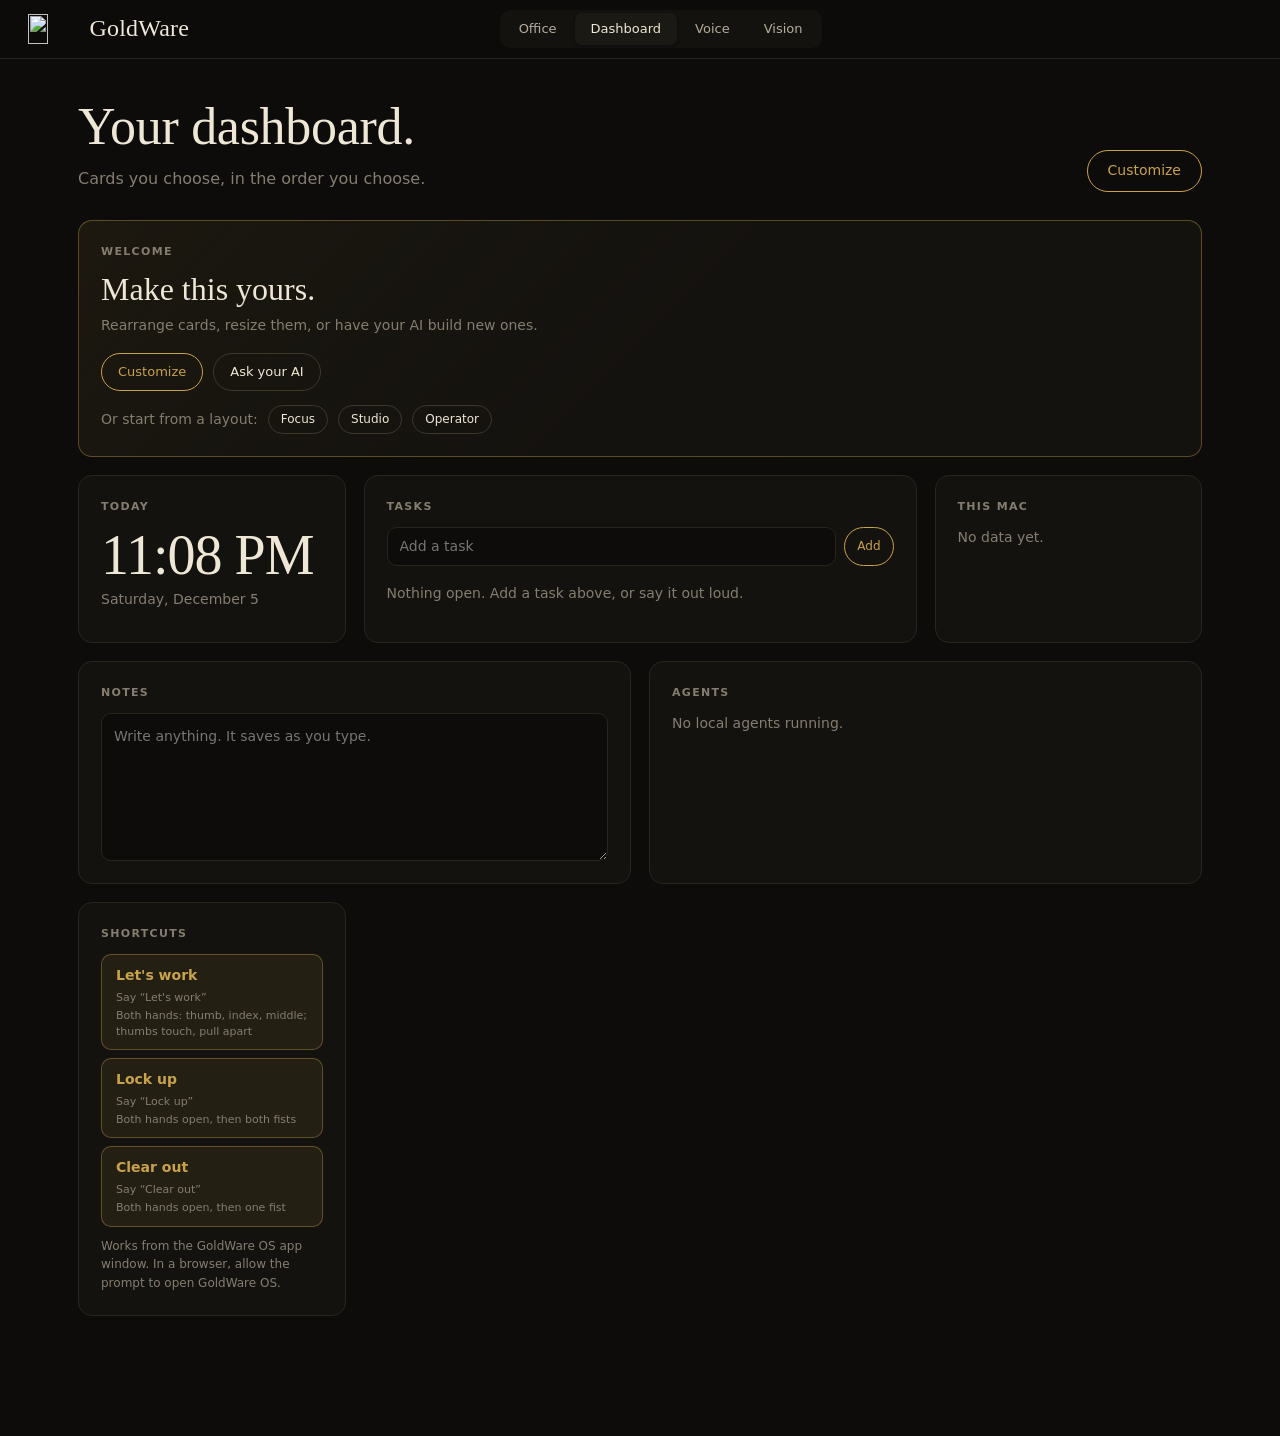
==== dashboard/index.html @ 65606ce7 "Office: whiteboards zoom open with tasks grouped, Regroup with AI, landscape boards, roomier console" ====
<!DOCTYPE html>
<html lang="en">
<head>
<meta charset="utf-8">
<meta name="viewport" content="width=device-width, initial-scale=1">
<title>GoldWare</title>
<link rel="icon" type="image/png" href="/logo.png">
<style>
@font-face { font-family: "DM Sans"; src: url("/fonts/DMSans.ttf") format("truetype"); font-weight: 100 1000; font-style: normal; font-display: swap; }
@font-face { font-family: "Instrument Serif"; src: url("/fonts/InstrumentSerif-Regular.ttf") format("truetype"); font-weight: 400; font-style: normal; font-display: swap; }
@font-face { font-family: "Instrument Serif"; src: url("/fonts/InstrumentSerif-Italic.ttf") format("truetype"); font-weight: 400; font-style: italic; font-display: swap; }
@font-face { font-family: "JetBrains Mono"; src: url("/fonts/JetBrainsMono.ttf") format("truetype"); font-weight: 100 800; font-style: normal; font-display: swap; }

:root {
  --bg: #0d0c0a;
  --surface: #14120f;
  --surface2: #1b1914;
  --border: #29251e;
  --border-light: #3d372c;
  --text: #efe7d6;
  --text-dim: #b5ad9d;
  --text-muted: #857d6f;
  --accent: #C9A24A;
  --gold-line: color-mix(in srgb, var(--accent) 38%, transparent);
  --gold-soft: color-mix(in srgb, var(--accent) 9%, transparent);
  --gold-glow: color-mix(in srgb, var(--accent) 16%, transparent);
  --green: #9fd07f;
  --red: #f0806b;
  --font: "DM Sans", ui-sans-serif, system-ui, -apple-system, "Segoe UI", sans-serif;
  --display: "Instrument Serif", Georgia, serif;
  --mono: "JetBrains Mono", "SF Mono", ui-monospace, Menlo, monospace;
  --radius: 14px;
  --radius-sm: 10px;
  --ease: cubic-bezier(.16, 1, .3, 1);
  --t: 240ms;
}
* { box-sizing: border-box; margin: 0; padding: 0; }
html { scroll-behavior: smooth; }
body { font-family: var(--font); background: var(--bg); color: var(--text); line-height: 1.55; min-height: 100vh; -webkit-font-smoothing: antialiased; }
button { font: inherit; color: inherit; cursor: pointer; }
:focus-visible { outline: 2px solid var(--accent); outline-offset: 2px; }
.name-in:focus-visible, .field:focus-visible, .task-add input:focus-visible, textarea.notes:focus-visible { outline: none; }
a { color: var(--accent); text-underline-offset: 3px; }
code { font-family: var(--mono); font-size: .86em; background: var(--surface2); border: 1px solid var(--border); padding: 1px 6px; border-radius: 6px; color: var(--text-dim); }
kbd { font-family: var(--mono); font-size: .82em; background: var(--surface2); border: 1px solid var(--border-light); border-bottom-width: 2px; padding: 1px 7px; border-radius: 6px; color: var(--text); white-space: nowrap; }

/* top bar */
.topbar { position: sticky; top: 0; z-index: 100; display: flex; align-items: center; justify-content: space-between; padding: 10px 28px; background: rgba(13,12,10,.9); backdrop-filter: blur(12px); -webkit-backdrop-filter: blur(12px); border-bottom: 1px solid var(--border); }
.brand { display: flex; align-items: center; gap: 12px; }
.brand img { height: 30px; width: auto; aspect-ratio: 1.65; display: block; }
.brand-name { font-family: var(--display); font-size: 24px; letter-spacing: .2px; }
.topbar-tabs { display: flex; gap: 2px; background: var(--surface); border-radius: var(--radius-sm); padding: 3px; }
.topbar-tab { padding: 6px 16px; border-radius: 7px; font-size: 13px; font-weight: 500; color: var(--text-dim); border: none; background: none; transition: all var(--t) var(--ease); }
.topbar-tab:hover { color: var(--text); }
.topbar-tab.active { background: var(--surface2); color: var(--text); box-shadow: 0 1px 3px rgba(0,0,0,.35); }
.topbar-spacer { width: 120px; }
@media (max-width: 700px) { .topbar { padding: 10px 14px; } .topbar-spacer, .brand-name { display: none; } }

.tab-content { display: none; max-width: 1180px; margin: 0 auto; padding: 40px 28px 120px; animation: rise 300ms var(--ease); }
.tab-content.active { display: block; }
@keyframes rise { from { opacity: 0; transform: translateY(6px); } to { opacity: 1; transform: none; } }

/* shared type */
.display { font-family: var(--display); font-weight: 400; font-size: clamp(34px, 5vw, 52px); line-height: 1.08; letter-spacing: -.3px; }
.display em { color: var(--accent); font-style: italic; }
.lede { color: var(--text-muted); font-size: 16px; max-width: 680px; margin-top: 12px; }
.lede b, .note b { color: var(--text-dim); font-weight: 500; }
.note { color: var(--text-muted); font-size: 14px; max-width: 680px; margin-top: 8px; }
.section { margin-top: 56px; }
.section h2 { font-family: var(--display); font-weight: 400; font-size: 30px; line-height: 1.15; }
.btn { padding: 8px 16px; border-radius: 999px; border: 1px solid var(--border-light); background: transparent; color: var(--text); font-size: 13px; font-weight: 500; transition: all var(--t) var(--ease); }
.btn:hover { border-color: var(--accent); color: var(--accent); }
.btn.gold { border-color: var(--accent); color: var(--accent); }
.btn.gold:hover, .btn.solid { background: var(--accent); color: #17130a; border-color: var(--accent); }
.btn.sm { padding: 4px 12px; font-size: 12px; }

/* banner and toast */
.banner { background: var(--gold-soft); border: 1px solid var(--gold-line); color: var(--accent); padding: 12px 18px; border-radius: var(--radius-sm); margin-bottom: 24px; font-size: 14px; }
#toasts { position: fixed; left: 50%; bottom: 28px; transform: translateX(-50%); z-index: 400; display: flex; flex-direction: column; gap: 8px; align-items: center; pointer-events: none; }
.toast { pointer-events: auto; background: var(--surface2); border: 1px solid var(--gold-line); color: var(--text); padding: 10px 18px; border-radius: 999px; font-size: 13px; display: flex; gap: 14px; align-items: center; box-shadow: 0 8px 30px rgba(0,0,0,.5); animation: rise 240ms var(--ease); }
.toast.err { border-color: var(--red); color: var(--red); }
.toast button { background: none; border: none; color: var(--accent); font-weight: 600; font-size: 13px; }

/* dashboard head */
.dash-head { display: flex; justify-content: space-between; align-items: flex-end; gap: 20px; margin-bottom: 28px; flex-wrap: wrap; }
.dash-actions { display: flex; gap: 12px; align-items: center; }
.link-btn { background: none; border: none; color: var(--text-muted); font-size: 13px; text-decoration: underline; text-underline-offset: 3px; }
.link-btn:hover { color: var(--accent); }
#customize-btn { padding: 9px 20px; font-size: 14px; border-width: 1.5px; }

/* grid */
.grid { display: grid; grid-template-columns: repeat(12, 1fr); grid-auto-flow: row dense; gap: 18px; }
.card { background: var(--surface); border: 1px solid var(--border); border-radius: var(--radius); padding: 22px; min-width: 0; display: flex; flex-direction: column; gap: 12px; position: relative; transition: border-color var(--t) var(--ease), transform var(--t) var(--ease), opacity var(--t) var(--ease); }
.card.s { grid-column: span 3; } .card.m { grid-column: span 6; } .card.l { grid-column: span 9; } .card.w { grid-column: span 12; }
@media (max-width: 1000px) { .grid { grid-template-columns: repeat(6, 1fr); } .card.s { grid-column: span 3; } .card.m, .card.l, .card.w { grid-column: span 6; } }
@media (max-width: 640px) { .grid { grid-template-columns: 1fr; } .card.s, .card.m, .card.l, .card.w { grid-column: span 1; } .tab-content { padding: 28px 16px 100px; } }
.card-title { font-size: 11px; letter-spacing: .12em; text-transform: uppercase; color: var(--text-muted); font-weight: 600; }
.card-body { flex: 1; min-width: 0; }
.card.welcome { border-color: var(--gold-line); background: linear-gradient(135deg, var(--gold-soft), var(--surface) 60%); }
.card.welcome .serif { font-family: var(--display); font-size: 32px; line-height: 1.1; }
.row { display: flex; gap: 10px; flex-wrap: wrap; align-items: center; }
.muted { color: var(--text-muted); font-size: 14px; }

.clock-time { font-family: var(--display); font-size: 56px; line-height: 1; letter-spacing: -1px; }
.clock-date { color: var(--text-muted); font-size: 14px; margin-top: 6px; }

.task-add { display: flex; gap: 8px; }
.task-add input, .field { flex: 1; background: var(--bg); border: 1px solid var(--border); border-radius: var(--radius-sm); color: var(--text); padding: 8px 12px; font: inherit; font-size: 14px; outline: none; transition: border-color var(--t) var(--ease); min-width: 0; }
.task-add input:focus, .field:focus { border-color: var(--accent); }
.task-list { list-style: none; margin-top: 10px; display: flex; flex-direction: column; gap: 2px; }
.task-list li { display: flex; gap: 10px; align-items: center; padding: 7px 0; border-bottom: 1px solid var(--border); font-size: 14px; }
.task-list li:last-child { border-bottom: none; }
.check { width: 18px; height: 18px; border-radius: 50%; border: 1.5px solid var(--border-light); background: none; flex: none; transition: all var(--t) var(--ease); }
.check:hover { border-color: var(--accent); background: var(--gold-soft); }
.task-more { color: var(--text-muted); font-size: 13px; margin-top: 8px; }

textarea.notes { width: 100%; min-height: 140px; height: 100%; resize: vertical; background: var(--bg); border: 1px solid var(--border); border-radius: var(--radius-sm); color: var(--text); font: inherit; font-size: 14px; padding: 12px; outline: none; line-height: 1.55; }
textarea.notes:focus { border-color: var(--accent); }
.shortcuts { display: flex; flex-direction: column; gap: 8px; }
.shortcut { display: flex; flex-direction: column; gap: 3px; padding: 10px 14px; border: 1px solid var(--gold-line); border-radius: var(--radius-sm); background: var(--gold-soft); color: var(--accent); text-decoration: none; font-size: 14px; font-weight: 600; transition: all var(--t) var(--ease); }
.shortcut:hover { background: var(--accent); border-color: var(--accent); color: #17130a; }
.shortcut:hover small { color: #17130a; }
.shortcut small { color: var(--text-muted); font-size: 11px; font-weight: 400; line-height: 1.4; }
.shortcut-inline { display: inline-block; margin-top: 10px; padding: 6px 12px; border: 1px solid var(--gold-line); border-radius: var(--radius-sm); color: var(--accent); text-decoration: none; font-size: 13px; font-weight: 600; }
.shortcut-inline:hover { background: var(--accent); color: #17130a; border-color: var(--accent); }
.links { display: flex; flex-direction: column; gap: 6px; }
.links a { display: block; padding: 8px 12px; border: 1px solid var(--border); border-radius: var(--radius-sm); color: var(--text); text-decoration: none; font-size: 14px; transition: all var(--t) var(--ease); }
.links a:hover { border-color: var(--accent); color: var(--accent); }
.meter { margin-bottom: 12px; }
.meter-top { display: flex; justify-content: space-between; font-size: 13px; color: var(--text-dim); margin-bottom: 5px; }
.meter-top span:last-child { font-family: var(--mono); font-size: 12px; color: var(--text-muted); }
.meter-bar { height: 5px; background: var(--surface2); border-radius: 3px; overflow: hidden; }
.meter-bar i { display: block; height: 100%; background: var(--accent); border-radius: 3px; transition: width 600ms var(--ease); }
.agent { display: flex; justify-content: space-between; padding: 7px 0; border-bottom: 1px solid var(--border); font-size: 14px; }
.agent:last-child { border: none; }
.agent span:last-child { font-family: var(--mono); font-size: 12px; color: var(--text-muted); }
iframe.frame { width: 100%; min-height: 260px; height: 100%; border: 1px solid var(--border); border-radius: var(--radius-sm); background: #fff; }

/* edit mode */
.editing .card { border-style: dashed; border-color: var(--gold-line); }
.editing .card .card-body { pointer-events: none; opacity: .55; }
.editing .card.drop-before { box-shadow: -6px 0 0 -2px var(--accent); }
.editing .card.drop-after { box-shadow: 6px 0 0 -2px var(--accent); }
.editing .card.dragging { opacity: .35; }
.card-bar { display: flex; gap: 8px; align-items: center; flex-wrap: wrap; }
.handle { cursor: grab; color: var(--text-muted); font-size: 18px; letter-spacing: -3px; padding: 0 6px; user-select: none; }
.handle:active { cursor: grabbing; }
.name-in { flex: 1 1 110px; min-width: 0; background: transparent; border: 1px solid transparent; border-bottom-color: var(--border-light); color: var(--text); font: inherit; font-size: 13px; padding: 4px 6px; outline: none; }
.name-in:focus { border-color: var(--accent); border-radius: 6px; }
.ctl { background: var(--surface2); border: 1px solid var(--border-light); border-radius: 8px; color: var(--text-dim); font-size: 12px; padding: 3px 9px; font-family: var(--mono); transition: all var(--t) var(--ease); }
.ctl:hover { border-color: var(--accent); color: var(--accent); }
.settings { display: flex; flex-direction: column; gap: 8px; }
.settings textarea { min-height: 110px; font-family: var(--mono); font-size: 12px; }
.add-tile { grid-column: span 12; border: 1.5px dashed var(--gold-line); border-radius: var(--radius); padding: 20px 22px; display: flex; flex-direction: column; gap: 12px; }
.add-tile h3 { font-family: var(--display); font-weight: 400; font-size: 24px; }
.chips { display: flex; gap: 8px; flex-wrap: wrap; }
.edit-foot { margin-top: 22px; display: flex; gap: 14px; align-items: center; }

/* make it yours */
.mio { margin-top: 28px; padding: 36px; border: 1px solid var(--gold-line); border-radius: 20px; background: radial-gradient(900px 300px at 0% 0%, var(--gold-glow), transparent 70%), var(--surface); scroll-margin-top: 90px; }
.mio .display { font-size: clamp(38px, 5.5vw, 60px); }
.prompts { display: grid; grid-template-columns: repeat(2, 1fr); gap: 10px; margin-top: 26px; }
@media (max-width: 760px) { .prompts { grid-template-columns: 1fr; } .mio { padding: 24px; } }
.prompt { display: flex; gap: 12px; align-items: center; justify-content: space-between; background: var(--bg); border: 1px solid var(--border); border-radius: var(--radius-sm); padding: 12px 14px; font-size: 14px; color: var(--text-dim); transition: border-color var(--t) var(--ease); }
.prompt:hover { border-color: var(--gold-line); }
.prompt button { flex: none; }
.mio-foot { margin-top: 22px; color: var(--text-muted); font-size: 14px; }

/* guide pieces */
.steps { display: grid; grid-template-columns: repeat(3, 1fr); gap: 14px; margin-top: 26px; }
@media (max-width: 900px) { .steps { grid-template-columns: 1fr; } }
.step { background: var(--surface); border: 1px solid var(--border); border-radius: var(--radius); padding: 20px 22px; }
.step-n { display: inline-grid; place-items: center; width: 26px; height: 26px; border-radius: 50%; border: 1px solid var(--gold-line); color: var(--accent); font-family: var(--mono); font-size: 12px; margin-bottom: 10px; }
.step h3 { font-size: 16px; font-weight: 600; margin-bottom: 4px; }
.step p { color: var(--text-muted); font-size: 14px; }
.gcards { display: grid; gap: 14px; margin-top: 22px; }
.gcards.c3 { grid-template-columns: repeat(3, 1fr); } .gcards.c2 { grid-template-columns: repeat(2, 1fr); } .gcards.c4 { grid-template-columns: repeat(4, 1fr); }
@media (max-width: 1000px) { .gcards.c3, .gcards.c4 { grid-template-columns: repeat(2, 1fr); } }
@media (max-width: 640px) { .gcards.c2, .gcards.c3, .gcards.c4 { grid-template-columns: 1fr; } }
.gcard { background: var(--surface); border: 1px solid var(--border); border-radius: var(--radius); padding: 20px; display: flex; flex-direction: column; gap: 6px; transition: border-color var(--t) var(--ease), transform var(--t) var(--ease); }
.gcard:hover { border-color: var(--gold-line); transform: translateY(-2px); }
.tag { font-size: 11px; letter-spacing: .12em; text-transform: uppercase; color: var(--accent); font-weight: 600; }
.say { font-family: var(--display); font-size: 21px; line-height: 1.25; }
.gcard p { color: var(--text-muted); font-size: 14px; }
.gcard p.say { color: var(--text); font-size: 21px; }
.gicon { font-size: 30px; line-height: 1; margin-bottom: 6px; }
.gicon:has(.hand-art) { width: 84px; height: 84px; border-radius: 18px; display: grid; place-items: center; margin-bottom: 10px; background: radial-gradient(circle at 50% 30%, color-mix(in srgb, var(--accent) 10%, var(--surface2)), var(--surface) 72%); border: 1px solid var(--border); }
.gicon .hand-art { width: 76px; height: 76px; transition: transform .25s ease; }
.gcard:hover .gicon .hand-art { transform: scale(1.06) translateY(-1px); }
.quad div { grid-template-columns: auto auto; justify-content: center; gap: 4px; }
.quad .hand-art { width: 40px; height: 40px; }
.quad:has(.hand-art) { width: 260px; }
.quad span { white-space: nowrap; }
.hand-art { overflow: visible; }
.hand-art .skin { stroke: #4d4436; stroke-width: .9; }
.hand-art .glowrim { stroke: var(--accent); stroke-width: 1.3; }
.hand-art .lit { stroke: #fbe6a6; stroke-width: .7; filter: url(#ha-glow); }
.hand-art .crease { fill: none; stroke: #15130f; stroke-width: .9; stroke-linecap: round; opacity: .75; }
.hand-art .crease.on { stroke: #8a6a33; opacity: .6; }
.hand-art .palmline { stroke-width: .8; opacity: .45; }
.hand-art .nail { fill: #4a4134; opacity: .55; }
.hand-art .nail.on { fill: #fff3cf; opacity: .55; }
.hand-art .trail { fill: none; stroke: color-mix(in srgb, var(--accent) 60%, #fff3cf); stroke-width: 2.4; stroke-linecap: round; opacity: .9; }
.hand-art .trail.arc { stroke-width: 2; stroke-dasharray: 3 4; }
.hand-art .arrowhead { fill: none; stroke: color-mix(in srgb, var(--accent) 60%, #fff3cf); stroke-width: 2.4; stroke-linecap: round; stroke-linejoin: round; }
.hand-art .spark { fill: #fff3cf; filter: url(#ha-glow); }
.hand-art .burst, .hand-art .wave, .hand-art .cross, .hand-art .calm, .hand-art .frame, .hand-art .gauge, .hand-art .scanline {
  fill: none; stroke: color-mix(in srgb, var(--accent) 60%, #fff3cf); stroke-width: 2.2; stroke-linecap: round; stroke-linejoin: round; }
.hand-art .gauge { stroke-dasharray: 2.5 3; stroke-width: 1.8; }
.hand-art .calm { opacity: .55; }
.hand-art .cross.small { stroke-width: 1.8; opacity: .8; }
.hand-art .wave { opacity: .9; }
.hand-art .okloop { fill: none; stroke: url(#ha-gold); stroke-width: 7.5; stroke-linecap: round; filter: url(#ha-glow); }
.hand-art .sheen { fill: none; stroke: #6b5d45; stroke-width: .9; stroke-linecap: round; opacity: .7; }
.hand-art .ring { fill: none; stroke: url(#ha-gold); stroke-width: 3.4; filter: url(#ha-glow); }
.hand-art .padlock rect, .hand-art .tray path, .hand-art .grid rect, .hand-art .sheets rect {
  fill: rgba(249,217,118,.12); stroke: color-mix(in srgb, var(--accent) 60%, #fff3cf); stroke-width: 1.8; stroke-linejoin: round; }
.hand-art .padlock path { fill: none; stroke: color-mix(in srgb, var(--accent) 60%, #fff3cf); stroke-width: 1.8; }
.hand-art .page rect { fill: url(#ha-skin); stroke: #6b5d45; stroke-width: 1.2; }
.hand-art .page path { stroke: #6b5d45; stroke-width: 2; stroke-linecap: round; }
.hand-art .scanline { stroke-width: 1.6; filter: url(#ha-glow); }
@media (prefers-reduced-motion: no-preference) {
  .hand-art .trail, .hand-art .arrowhead, .hand-art .wave, .hand-art .scanline { transition: transform .25s ease, opacity .25s ease; }
  *:hover > * > .hand-art .scanline, *:hover > .hand-art .scanline { animation: ha-scan 1.4s ease-in-out infinite alternate; }
  *:hover > * > .hand-art .wave, *:hover > .hand-art .wave { animation: ha-pulse .9s ease-in-out infinite alternate; }
}
@keyframes ha-scan { from { transform: translateY(-22px); } to { transform: translateY(22px); } }
@keyframes ha-pulse { from { opacity: .35; } to { opacity: 1; } }
.gdoes { font-weight: 600; font-size: 14px; }
.gsub { margin-top: 56px; display: flex; flex-direction: column; gap: 2px; }
.gsub h2 { font-family: var(--display); font-weight: 400; font-size: 30px; }
.gsub span { color: var(--text-muted); font-size: 14px; }
dl.menu { margin-top: 20px; border-top: 1px solid var(--border); }
dl.menu > div { display: grid; grid-template-columns: 200px 1fr; gap: 24px; padding: 14px 0; border-bottom: 1px solid var(--border); }
dl.menu dt { font-weight: 600; font-size: 14px; }
dl.menu dd { color: var(--text-muted); font-size: 14px; }
@media (max-width: 700px) { dl.menu > div { grid-template-columns: 1fr; gap: 4px; } }
.flow { list-style: none; display: grid; grid-template-columns: repeat(5, 1fr); gap: 12px; margin-top: 22px; }
@media (max-width: 1000px) { .flow { grid-template-columns: repeat(2, 1fr); } }
.flow li { background: var(--surface); border: 1px solid var(--border); border-radius: var(--radius-sm); padding: 14px; display: flex; flex-direction: column; gap: 3px; font-size: 13px; color: var(--text-muted); }
.flow li b { color: var(--text); font-weight: 600; font-size: 14px; }
.flow .k { font-size: 10px; letter-spacing: .14em; text-transform: uppercase; color: var(--accent); }
.quad { display: grid; grid-template-columns: 1fr 1fr; gap: 6px; width: 200px; flex: none; }
.quad div { aspect-ratio: 1.4; border: 1px solid var(--gold-line); border-radius: 8px; display: grid; place-items: center; text-align: center; background: var(--gold-soft); }
.quad b { font-family: var(--display); font-size: 28px; font-weight: 400; color: var(--accent); line-height: 1; }
.quad span { font-size: 11px; color: var(--text-muted); }
.quad-wrap { display: flex; gap: 32px; margin-top: 22px; align-items: flex-start; flex-wrap: wrap; }
.quad-steps { list-style: none; flex: 1; min-width: 280px; display: flex; flex-direction: column; gap: 12px; }
.quad-steps strong { display: block; font-size: 14px; }
.quad-steps span { color: var(--text-muted); font-size: 14px; }
details { border-bottom: 1px solid var(--border); padding: 12px 0; }
summary { cursor: pointer; font-size: 14px; font-weight: 500; }
details p { color: var(--text-muted); font-size: 14px; margin-top: 8px; }
@media (prefers-reduced-motion: reduce) { * { animation: none !important; transition: none !important; } }
</style>
<link rel="stylesheet" href="/dashboard/office.css">
<link rel="stylesheet" href="/custom/office.css">
</head>
<body>

<div class="topbar">
  <div class="brand"><img src="/logo.png" alt=""><span class="brand-name" data-name>GoldWare</span></div>
  <div class="topbar-tabs">
    <button class="topbar-tab" data-tab="office" title="The agents on this Mac, at their desks">Office</button>
    <button class="topbar-tab" data-tab="dashboard">Dashboard</button>
    <button class="topbar-tab" data-tab="voice">Voice</button>
    <button class="topbar-tab" data-tab="vision">Vision</button>
  </div>
  <div class="topbar-spacer"></div>
</div>

<!-- DASHBOARD -->
<div class="tab-content" id="tab-dashboard">
  <div id="banner"></div>
  <div class="dash-head">
    <div>
      <h1 class="display" id="dash-title">Your dashboard.</h1>
      <p class="lede" id="dash-sub">Cards you choose, in the order you choose.</p>
    </div>
    <div class="dash-actions" id="dash-actions"></div>
  </div>
  <div class="grid" id="grid"></div>
  <div id="edit-extra"></div>
</div>

<!-- VOICE -->
<div class="tab-content" id="tab-voice">
  <section class="mio" id="make-it-yours">
    <div class="tag">Make it yours</div>
    <h1 class="display" style="margin-top:10px"><span data-name>GoldWare</span> is yours to <em>reshape.</em></h1>
    <p class="lede">Everything here, from the name to the wake word to this dashboard, is plain config and open code. Ask your own AI agent to change it.</p>
    <div class="prompts" id="prompts"></div>
    <p class="mio-foot">Settings live in <code>goldware.json</code>. <a href="/docs/CUSTOMIZING.md" target="_blank" rel="noopener">docs/CUSTOMIZING.md</a> shows your agent where everything is.</p>
  </section>

  <section class="section">
    <h1 class="display"><span data-name>GoldWare</span> Voice</h1>
    <p class="lede">Two keys. <kbd>Right Option</kbd> types what you say into whatever app you are in. <kbd>Right Command</kbd> hands what you say to <span data-name>GoldWare</span>, who files it as a task or a note. The speech model, the language model, and every recording stay on this Mac.</p>
    <div class="steps">
      <div class="step"><span class="step-n">1</span><h3>Click into any text box.</h3><p>Mail, Notes, a browser field, a chat. Wherever the cursor is, the text goes.</p></div>
      <div class="step"><span class="step-n">2</span><h3>Hold <kbd>Right Option</kbd> and talk.</h3><p>The Option key to the right of the space bar. The pill at the bottom of the screen shows the orb and your words as you say them.</p></div>
      <div class="step"><span class="step-n">3</span><h3>Let go.</h3><p>About a second later the cleaned text is pasted in. Your clipboard is put back the way it was.</p></div>
    </div>
  </section>

  <section class="section" id="voice-keys">
    <div class="gsub"><h2>Keys</h2><span>Everything starts from the keyboard.</span></div>
    <div class="gcards c3">
      <div class="gcard" data-gesture="dictate"><span class="tag">Dictate</span><p class="say">Hold Right Option</p><p>Speak, let go, and the cleaned text lands in the app in front.</p></div>
      <div class="gcard" data-gesture="assistant"><span class="tag">Assistant</span><p class="say">Hold Right Command</p><p>Say what you want. Nothing is pasted. <span data-name>GoldWare</span> decides what it is and a pill tells you what happened.</p></div>
      <div class="gcard" data-gesture="handsfree"><span class="tag">Hands-free</span><p class="say">Double tap either key</p><p>Keeps recording without holding the key. Tap once more to finish.</p></div>
      <div class="gcard" data-gesture="cancel"><span class="tag">Cancel</span><p class="say">Press Esc</p><p>Throws away the current recording. Pressing any other key while you hold a key cancels too, so shortcuts keep working.</p></div>
      <div class="gcard" data-gesture="wake"><span class="tag">Wake phrase</span><p class="say">&ldquo;<span data-wake>Hey GoldWare</span>&rdquo;</p><p>Off until you turn it on. Then say it, followed by your request, and it works like holding <kbd>Right Command</kbd>. Change the phrase in <code>goldware.json</code>.</p></div>
      <div class="gcard" data-gesture="undo"><span class="tag">Undo</span><p class="say">Click Undo on the pill</p><p>Anything the assistant just did can be taken back, from a filed task to a paste.</p></div>
    </div>
  </section>

  <section class="section" id="voice-assistant">
    <div class="gsub"><h2>Saying things to <span data-name>GoldWare</span></h2><span>Hold <kbd>Right Command</kbd> and talk the way you would to a person. It never sends a message or finishes a task for you.</span></div>
    <div class="gcards c3">
      <div class="gcard"><span class="tag">Task</span><p class="say">&ldquo;Remind me Friday to send the invoice.&rdquo;</p><p>Becomes <b>Send the invoice</b>, due Friday, in your Tasks list.</p></div>
      <div class="gcard"><span class="tag">Note</span><p class="say">&ldquo;Idea: add a weekly summary email.&rdquo;</p><p>Filed as a note with your exact words attached, so you can decide later what it becomes.</p></div>
      <div class="gcard"><span class="tag">Snippet</span><p class="say">&ldquo;Paste my address.&rdquo;</p><p>Inserts a saved snippet into the app in front. Nothing is pasted unless you ask for it.</p></div>
    </div>
    <dl class="menu">
      <div><dt>Days it understands</dt><dd>&ldquo;Thursday&rdquo;, &ldquo;tomorrow&rdquo;, and &ldquo;end of next week&rdquo; become real due dates. Say &ldquo;urgent&rdquo; to mark a task high priority.</dd></div>
      <div><dt>Snippets</dt><dd>Saved text such as an address or a link, kept only on this Mac. The model sees their names, never their values. Keep passwords and card numbers in a password manager instead.</dd></div>
      <div id="voice-terminals"><dt>Terminal commands</dt><dd>Say &ldquo;Let&rsquo;s work&rdquo; to open a terminal in each corner (what they run is set by <code>letsWork</code> in <code>goldware.json</code>). &ldquo;Finish up&rdquo; asks every Hermes to wrap up. &ldquo;Lock up&rdquo; closes idle terminals and keeps any agent that is mid-task. &ldquo;Clear out&rdquo; closes only the Hermes terminals you have not written in. The whole clip has to be the phrase, so a task that mentions them stays a task.<br><a class="shortcut-inline" href="goldwareos://lets-work">Let&rsquo;s work</a> <a class="shortcut-inline" href="goldwareos://lock-up">Lock up</a> <a class="shortcut-inline" href="goldwareos://clear-out">Clear out</a></dd></div>
      <div><dt>Where tasks go</dt><dd>Everything arrives in the <b>Tasks</b> card on your dashboard with status inbox, ready for you to check off.</dd></div>
    </dl>
  </section>

  <section class="section">
    <div class="gsub"><h2>What happens when you let go</h2><span>Every step runs on this Mac. Nothing is sent to a cloud service.</span></div>
    <ol class="flow">
      <li><span class="k">Record</span><b>Microphone</b><span>16 kHz audio while the key is held</span></li>
      <li><span class="k">Transcribe</span><b>Local Whisper</b><span>whisper.cpp, about a third of a second a sentence</span></li>
      <li><span class="k">Clean up</span><b>Local model</b><span>Runs in Ollama, set by <code>models.local</code></span></li>
      <li><span class="k">Paste</span><b>Into the app in front</b><span>Clipboard plus Cmd+V, then restored</span></li>
      <li><span class="k">Remember</span><b>Local history</b><span>Raw words, final text, app, timings</span></li>
    </ol>
    <dl class="menu">
      <div><dt>The cleanup model</dt><dd>Drops um, uh, and false starts, keeps only the fix when you correct yourself, and obeys &ldquo;new line&rdquo;, &ldquo;comma&rdquo;, and &ldquo;question mark&rdquo;. It never answers what you say: a dictated question is pasted as a question. Very short phrases skip cleanup. Switch it off in the menu to paste exactly what Whisper heard.</dd></div>
      <div><dt>History</dt><dd>Every dictation is stored with what was heard next to what was pasted, so you can judge the cleanup. The menu bar lists your last few, and clicking one copies it again if a paste missed.</dd></div>
      <div><dt>The orb</dt><dd>A tiny breathing orb rests at the bottom of the screen. It rolls while it listens, sweeps while it transcribes, wires up while the assistant thinks, and settles into a slow ring when it is done. Gold means the assistant is working. Drag it anywhere.</dd></div>
      <div><dt>Agents on the pill</dt><dd>Your Office agents sit beside the orb as their pixel characters, each with a small mark: a hopping gold <b>?</b> when it has a question, a spinning ring while it works, a green dot when it is ready. Hover one and it lifts with a soft gold glow (its name and task show as a tooltip); click it to bring its terminal forward. Hover the orb itself for your recent dictations, where the highlight glides from row to row.</dd></div>
      <div><dt>The shelf</dt><dd>Start dragging a file or screenshot and the pill grows into a &ldquo;Drop here&rdquo; target. Drop it and it stays as a thumbnail you can drag back out into any app or folder later. Click a thumbnail to open it.</dd></div>
    </dl>
  </section>

  <section class="section">
    <div class="gsub"><h2>Private by design</h2><span>It runs on this Mac.</span></div>
    <dl class="menu">
      <div><dt>Nothing leaves</dt><dd>Speech recognition and the language model both run locally. Recordings, words, and history stay in the app data folder and out of Git.</dd></div>
      <div><dt>Permissions</dt><dd>Microphone for hearing you, and Accessibility for pasting and for the right-hand keys.</dd></div>
    </dl>
  </section>

  <section class="section">
    <div class="gsub"><h2>If something is off</h2></div>
    <div style="margin-top:14px">
      <details><summary>Nothing happens when I hold the key</summary><p>Check that the app is in the menu bar, and that System Settings, Privacy &amp; Security, Accessibility has it switched on. Make sure it is the <em>right</em> Option key.</p></details>
      <details><summary>It says it did not hear anything</summary><p>Taps under half a second and near-silent clips are ignored on purpose, because speech models invent text from silence. Hold the key a beat before you start talking.</p></details>
      <details><summary>The text did not paste</summary><p>Some fields, like password boxes, block pasting. The dictation is still saved: open it from the menu bar history and click to copy.</p></details>
      <details><summary>The first dictation was slow</summary><p>The cleanup model loads into memory the first time and stays loaded for a while. The first run after a long break can take a few seconds.</p></details>
    </div>
  </section>
</div>

<!-- VISION -->
<div class="tab-content" id="tab-vision">
  <h1 class="display"><span data-name>GoldWare</span> Vision</h1>
  <p class="lede">Vision turns the camera above the screen into a mirror, a scanner, and a hands-free pointer. Every frame is read on this Mac and dropped. No video, photo, or scan image is ever saved or sent.</p>

  <svg class="hand-defs" width="0" height="0" aria-hidden="true" focusable="false" style="position:absolute;width:0;height:0;overflow:hidden"><defs><linearGradient id="ha-skin" x1="0" y1="0" x2="0" y2="1"><stop offset="0" stop-color="#3a3328"/><stop offset="1" stop-color="#1d1a15"/></linearGradient><linearGradient id="ha-skin-side" x1="0" y1="0" x2="1" y2="0"><stop offset="0" stop-color="#2a251d"/><stop offset=".55" stop-color="#3b3429"/><stop offset="1" stop-color="#211d17"/></linearGradient><linearGradient id="ha-gold" x1="0" y1="0" x2="1" y2="0"><stop offset="0" style="stop-color: color-mix(in srgb, var(--accent) 85%, #000)"/><stop offset=".45" style="stop-color: color-mix(in srgb, var(--accent) 45%, #fff3cf)"/><stop offset="1" style="stop-color: var(--accent)"/></linearGradient><linearGradient id="ha-trail" x1="0" y1="0" x2="1" y2="0"><stop offset="0" style="stop-color: color-mix(in srgb, var(--accent) 60%, #fff3cf)" stop-opacity="0"/><stop offset="1" style="stop-color: color-mix(in srgb, var(--accent) 60%, #fff3cf)"/></linearGradient><radialGradient id="ha-halo" cx=".5" cy=".5" r=".5"><stop offset="0" style="stop-color: color-mix(in srgb, var(--accent) 60%, #fff3cf)" stop-opacity=".28"/><stop offset="1" style="stop-color: color-mix(in srgb, var(--accent) 60%, #fff3cf)" stop-opacity="0"/></radialGradient><filter id="ha-glow" x="-50%" y="-50%" width="200%" height="200%"><feGaussianBlur stdDeviation="1.6" result="b"/><feMerge><feMergeNode in="b"/><feMergeNode in="SourceGraphic"/></feMerge></filter></defs></svg>
  <div class="steps" id="vision-start">
    <div class="step"><span class="step-n">1</span><h3>Turn it on.</h3><p>Press <kbd>&#8984;</kbd> <kbd>&#8997;</kbd> together and let go, or say &ldquo;turn on Vision Mode&rdquo; while holding <kbd>Right Command</kbd>.</p></div>
    <div class="step"><span class="step-n">2</span><h3>Unlock with both hands.</h3><p>Nothing moves until you give your two-hand unlock gesture. The camera preview starts hidden; the gold lock right of the notch shows locked or unlocked. Once unlocked, an OK sign shows the preview.</p></div>
    <div class="step"><span class="step-n">3</span><h3>Use your hand.</h3><p>Point to move, pinch to click, pinch and move to scroll. Held gestures take about a second, so a hand passing by never acts.</p></div>
  </div>

  <div class="gsub"><h2>Mirror and scan</h2><span>No unlock needed. The camera runs only while the mirror is open.</span></div>
  <div class="gcards c3">
    <div class="gcard" data-gesture="mirror"><div class="gicon">🪞</div><div class="gdoes">Hand mirror</div><p class="say">Rest the pointer behind the camera notch.</p><p>A live, mirrored view slides down with dots on your fingertips. Move away and it folds back up.</p></div>
    <div class="gcard" data-gesture="scan"><div class="gicon"><svg class="hand-art" viewBox="0 0 100 100" role="img" aria-label="A page held still in the frame"><circle cx="50" cy="52" r="34" fill="url(#ha-halo)"/><g class="page"><rect x="28" y="20" width="44" height="60" rx="4"/><path d="M35 32 H65"/><path d="M35 39 H65"/><path d="M35 46 H55"/><path d="M35 53 H65"/><path d="M35 60 H65"/><path d="M35 67 H55"/></g><path d="M18 24 V12 H30 M70 12 H82 V24 M82 76 V88 H70 M30 88 H18 V76" class="frame"/><path d="M22 50 H78" class="scanline"/></svg></div><div class="gdoes">Scan a document</div><p class="say">Hold a card, receipt, or page still.</p><p>A gold outline locks on and closes as you hold. The text is read on this Mac.</p></div>
    <div class="gcard" data-gesture="file"><div class="gicon"><svg class="hand-art" viewBox="0 0 100 100" role="img" aria-label="Thumbs up: file it"><circle cx="40" cy="20" r="16" fill="url(#ha-halo)"/><g class="hand"><g transform="rotate(-8.0 43.0 52.0)"><rect x="37.2" y="16.0" width="11.5" height="41.8" rx="5.8" fill="url(#ha-gold)" class="lit"/><path d="M38.9 29.0 q4.2 1.6 8.3 0" class="crease on"/><path d="M38.9 39.8 q4.2 1.6 8.3 0" class="crease on"/><rect x="39.9" y="17.6" width="6.2" height="7.1" rx="2.9" class="nail on"/></g><path d="M34 50 C34 46 38 44 44 44 L62 46 C66 46.5 68 50 67.5 54 L66 84 C65.5 88 62 90 58 90 L42 90 C37 90 34 87 34 83 Z" fill="url(#ha-skin)" class="skin glowrim"/><rect x="58.0" y="49.0" width="17.0" height="10.5" rx="5.2" fill="url(#ha-skin-side)" class="skin"/><rect x="56.8" y="59.0" width="16.0" height="10.5" rx="5.2" fill="url(#ha-skin-side)" class="skin"/><rect x="55.6" y="69.0" width="15.0" height="10.5" rx="5.2" fill="url(#ha-skin-side)" class="skin"/><rect x="54.4" y="79.0" width="14.0" height="10.5" rx="5.2" fill="url(#ha-skin-side)" class="skin"/><rect x="40" y="90" width="20" height="8" fill="url(#ha-skin)" class="skin"/></g><g class="tray" transform="translate(80 28)"><path d="M-10 4 h20 v9 h-20 Z M-10 4 l3 -7 h14 l3 7"/></g><path d="M80 6 L80 24" class="trail"/><path d="M-4 -3.6 L1.5 0 L-4 3.6" class="arrowhead" transform="translate(80 24) rotate(90)"/></svg></div><div class="gdoes">Thumbs up files it as a task</div><p class="say">Hold a thumbs up.</p><p>One task in your Tasks list with what it is, any due date, and the exact details. Nothing is sent to anyone.</p></div>
  </div>

  <div class="gsub"><h2>Vision Mode pointer</h2><span>Move and click with your hand. Needs unlocking first.</span></div>
  <div class="gcards c4">
    <div class="gcard" data-gesture="point"><div class="gicon"><svg class="hand-art" viewBox="0 0 100 100" role="img" aria-label="Index finger up, moving the pointer"><circle cx="38" cy="18" r="16" fill="url(#ha-halo)"/><g class="hand"><g transform="rotate(-2.1 37.5 46.0)"><rect x="32.8" y="13.0" width="9.4" height="37.7" rx="4.7" fill="url(#ha-gold)" class="lit"/><path d="M34.4 24.9 q3.1 1.6 6.2 0" class="crease on"/><path d="M34.4 34.8 q3.1 1.6 6.2 0" class="crease on"/><rect x="35.0" y="14.6" width="5.1" height="5.8" rx="2.4" class="nail on"/></g><path d="M33 47 C33 44 37 42.5 41 43 L66 45 C71 45.5 73 48 72.5 52 L71 72 C70.5 80 66 85 60 87 L60 97 L40 97 L40 87 C34 84.5 31 79 31 72 Z" fill="url(#ha-skin)" class="skin"/><path d="M37 70 C45 75 56 74 65 66" class="crease palmline"/><path d="M37 61 C46 59 57 58 68 56" class="crease palmline"/><rect x="42.2" y="40.5" width="10.6" height="17" rx="4.9" fill="url(#ha-skin-side)" class="skin"/><path d="M43.8 48.5 q3.7 2 7.4 0" class="crease"/><path d="M44.2 43.1 q3.3 -1.6 6.6 0" class="sheen"/><rect x="52.5" y="42.0" width="10.0" height="17" rx="4.6" fill="url(#ha-skin-side)" class="skin"/><path d="M54.1 50.0 q3.4 2 6.8 0" class="crease"/><path d="M54.5 44.6 q3.0 -1.6 6.0 0" class="sheen"/><rect x="62.2" y="46.0" width="8.6" height="17" rx="3.9" fill="url(#ha-skin-side)" class="skin"/><path d="M63.8 54.0 q2.7 2 5.4 0" class="crease"/><path d="M64.2 48.6 q2.3 -1.6 4.6 0" class="sheen"/><path d="M31.5 74 C32 66 36 61 44 59.5 L55 58.2 C59.6 57.8 60.4 64.6 56 65.6 L45.5 68 C41 69 38.5 72.5 38 78 Z" fill="url(#ha-skin-side)" class="skin"/><rect x="51.5" y="58.8" width="5.5" height="5.2" rx="2.2" class="nail"/><path d="M45 59.8 q1.6 3.4 .8 7.4" class="crease"/></g><path d="M80 30 L94 30" class="trail"/><path d="M-4 -3.6 L1.5 0 L-4 3.6" class="arrowhead" transform="translate(94 30) rotate(0)"/><path d="M80 30 L66 30" class="trail"/><path d="M-4 -3.6 L1.5 0 L-4 3.6" class="arrowhead" transform="translate(66 30) rotate(180)"/><path d="M80 30 L80 16" class="trail"/><path d="M-4 -3.6 L1.5 0 L-4 3.6" class="arrowhead" transform="translate(80 16) rotate(-90)"/><path d="M80 30 L80 44" class="trail"/><path d="M-4 -3.6 L1.5 0 L-4 3.6" class="arrowhead" transform="translate(80 44) rotate(90)"/><circle cx="80" cy="30" r="2.2" class="spark"/></svg></div><div class="gdoes">Point</div><p class="say">Index finger out, move it.</p><p>Moves the pointer like a finger on a trackpad.</p></div>
    <div class="gcard" data-gesture="pinch"><div class="gicon"><svg class="hand-art" viewBox="0 0 100 100" role="img" aria-label="Thumb and index pinched together: click"><circle cx="22" cy="30" r="15" fill="url(#ha-halo)"/><g class="hand"><g transform="rotate(-20.1 35.0 74.0)"><rect x="29.8" y="30.3" width="10.5" height="48.9" rx="5.2" fill="url(#ha-gold)" class="lit"/><path d="M31.4 46.1 q3.6 1.6 7.3 0" class="crease on"/><path d="M31.4 59.2 q3.6 1.6 7.3 0" class="crease on"/><rect x="32.2" y="31.9" width="5.7" height="6.5" rx="2.6" class="nail on"/></g><g transform="rotate(-34.0 37.5 46.0)"><rect x="32.8" y="21.9" width="9.4" height="28.8" rx="4.7" fill="url(#ha-gold)" class="lit"/><path d="M34.4 30.6 q3.1 1.6 6.2 0" class="crease on"/><path d="M34.4 37.8 q3.1 1.6 6.2 0" class="crease on"/><rect x="35.0" y="23.5" width="5.1" height="5.8" rx="2.4" class="nail on"/></g><path d="M33 47 C33 44 37 42.5 41 43 L66 45 C71 45.5 73 48 72.5 52 L71 72 C70.5 80 66 85 60 87 L60 97 L40 97 L40 87 C34 84.5 31 79 31 72 Z" fill="url(#ha-skin)" class="skin"/><path d="M37 70 C45 75 56 74 65 66" class="crease palmline"/><path d="M37 61 C46 59 57 58 68 56" class="crease palmline"/><rect x="42.2" y="40.5" width="10.6" height="17" rx="4.9" fill="url(#ha-skin-side)" class="skin"/><path d="M43.8 48.5 q3.7 2 7.4 0" class="crease"/><path d="M44.2 43.1 q3.3 -1.6 6.6 0" class="sheen"/><rect x="52.5" y="42.0" width="10.0" height="17" rx="4.6" fill="url(#ha-skin-side)" class="skin"/><path d="M54.1 50.0 q3.4 2 6.8 0" class="crease"/><path d="M54.5 44.6 q3.0 -1.6 6.0 0" class="sheen"/><rect x="62.2" y="46.0" width="8.6" height="17" rx="3.9" fill="url(#ha-skin-side)" class="skin"/><path d="M63.8 54.0 q2.7 2 5.4 0" class="crease"/><path d="M64.2 48.6 q2.3 -1.6 4.6 0" class="sheen"/></g><circle cx="21" cy="29" r="3.4" class="spark"/><path d="M9 19 l4 4 M7 29 h5 M9 39 l4 -4 M21 13 v5" class="burst"/></svg></div><div class="gdoes">Pinch to click</div><p class="say">Thumb to index finger.</p><p>Pinch and let go. The pointer holds still a moment so the click lands where you aimed. Twice quickly double-clicks.</p></div>
    <div class="gcard" data-gesture="scroll"><div class="gicon"><svg class="hand-art" viewBox="0 0 100 100" role="img" aria-label="Thumb and index pinched, moving: scroll"><circle cx="22" cy="30" r="15" fill="url(#ha-halo)"/><g class="hand"><g transform="rotate(-20.1 35.0 74.0)"><rect x="29.8" y="30.3" width="10.5" height="48.9" rx="5.2" fill="url(#ha-gold)" class="lit"/><path d="M31.4 46.1 q3.6 1.6 7.3 0" class="crease on"/><path d="M31.4 59.2 q3.6 1.6 7.3 0" class="crease on"/><rect x="32.2" y="31.9" width="5.7" height="6.5" rx="2.6" class="nail on"/></g><g transform="rotate(-34.0 37.5 46.0)"><rect x="32.8" y="21.9" width="9.4" height="28.8" rx="4.7" fill="url(#ha-gold)" class="lit"/><path d="M34.4 30.6 q3.1 1.6 6.2 0" class="crease on"/><path d="M34.4 37.8 q3.1 1.6 6.2 0" class="crease on"/><rect x="35.0" y="23.5" width="5.1" height="5.8" rx="2.4" class="nail on"/></g><path d="M33 47 C33 44 37 42.5 41 43 L66 45 C71 45.5 73 48 72.5 52 L71 72 C70.5 80 66 85 60 87 L60 97 L40 97 L40 87 C34 84.5 31 79 31 72 Z" fill="url(#ha-skin)" class="skin"/><path d="M37 70 C45 75 56 74 65 66" class="crease palmline"/><path d="M37 61 C46 59 57 58 68 56" class="crease palmline"/><rect x="42.2" y="40.5" width="10.6" height="17" rx="4.9" fill="url(#ha-skin-side)" class="skin"/><path d="M43.8 48.5 q3.7 2 7.4 0" class="crease"/><path d="M44.2 43.1 q3.3 -1.6 6.6 0" class="sheen"/><rect x="52.5" y="42.0" width="10.0" height="17" rx="4.6" fill="url(#ha-skin-side)" class="skin"/><path d="M54.1 50.0 q3.4 2 6.8 0" class="crease"/><path d="M54.5 44.6 q3.0 -1.6 6.0 0" class="sheen"/><rect x="62.2" y="46.0" width="8.6" height="17" rx="3.9" fill="url(#ha-skin-side)" class="skin"/><path d="M63.8 54.0 q2.7 2 5.4 0" class="crease"/><path d="M64.2 48.6 q2.3 -1.6 4.6 0" class="sheen"/></g><circle cx="21" cy="29" r="3.4" class="spark"/><path d="M9 19 l4 4 M7 29 h5 M9 39 l4 -4 M21 13 v5" class="burst"/></svg></div><div class="gdoes">Pinch and move to scroll</div><p class="say">Pinch, hold, and move.</p><p>The page follows your hand, any direction. Let go mid-move to fling it; pinch again to catch it.</p></div>
    <div class="gcard" data-gesture="open"><div class="gicon"><svg class="hand-art" viewBox="0 0 100 100" role="img" aria-label="Open hand, resting"><g class="hand"><g transform="rotate(-38.2 35.0 74.0)"><rect x="29.8" y="38.4" width="10.5" height="40.9" rx="5.2" fill="url(#ha-skin-side)" class="skin"/><path d="M31.4 51.2 q3.6 1.6 7.3 0" class="crease"/><path d="M31.4 61.9 q3.6 1.6 7.3 0" class="crease"/><rect x="32.2" y="40.0" width="5.7" height="6.5" rx="2.6" class="nail"/></g><g transform="rotate(-2.1 37.5 46.0)"><rect x="32.8" y="13.0" width="9.4" height="37.7" rx="4.7" fill="url(#ha-skin-side)" class="skin"/><path d="M34.4 24.9 q3.1 1.6 6.2 0" class="crease"/><path d="M34.4 34.8 q3.1 1.6 6.2 0" class="crease"/><rect x="35.0" y="14.6" width="5.1" height="5.8" rx="2.4" class="nail"/></g><g transform="rotate(-0.3 47.5 44.5)"><rect x="42.6" y="7.5" width="9.8" height="41.9" rx="4.9" fill="url(#ha-skin-side)" class="skin"/><path d="M44.2 20.8 q3.3 1.6 6.6 0" class="crease"/><path d="M44.2 31.9 q3.3 1.6 6.6 0" class="crease"/><rect x="44.9" y="9.1" width="5.3" height="6.1" rx="2.5" class="nail"/></g><g transform="rotate(1.4 57.5 46.0)"><rect x="52.9" y="12.5" width="9.2" height="38.1" rx="4.6" fill="url(#ha-skin-side)" class="skin"/><path d="M54.5 24.6 q3.0 1.6 6.0 0" class="crease"/><path d="M54.5 34.6 q3.0 1.6 6.0 0" class="crease"/><rect x="55.0" y="14.1" width="5.0" height="5.7" rx="2.3" class="nail"/></g><g transform="rotate(3.5 66.5 50.0)"><rect x="62.6" y="25.0" width="7.8" height="28.9" rx="3.9" fill="url(#ha-skin-side)" class="skin"/><path d="M64.2 34.0 q2.3 1.6 4.6 0" class="crease"/><path d="M64.2 41.5 q2.3 1.6 4.6 0" class="crease"/><rect x="64.4" y="26.6" width="4.2" height="4.8" rx="1.9" class="nail"/></g><path d="M33 47 C33 44 37 42.5 41 43 L66 45 C71 45.5 73 48 72.5 52 L71 72 C70.5 80 66 85 60 87 L60 97 L40 97 L40 87 C34 84.5 31 79 31 72 Z" fill="url(#ha-skin)" class="skin"/><path d="M37 70 C45 75 56 74 65 66" class="crease palmline"/><path d="M37 61 C46 59 57 58 68 56" class="crease palmline"/></g><path d="M80 14 q4 -4 8 0 q4 4 8 0" class="calm"/></svg></div><div class="gdoes">Open hand or fist rests</div><p class="say">Nothing happens.</p><p>A safe place to rest while you reposition, like lifting a mouse.</p></div>
  </div>

  <div class="gsub" id="vision-quadrants"><h2>Quadrants</h2><span>Talk into any corner of the screen.</span></div>
  <p class="note">Quadrant mode snaps your four most recent windows into the corners. Hold up fingers to pick one, then talk.</p>
  <div class="quad-wrap" data-gesture="quadrants">
    <div class="quad" aria-label="Which fingers pick which corner">
      <div><svg class="hand-art" viewBox="0 0 100 100" role="img" aria-label="1 finger up"><g class="hand"><g transform="rotate(-2.1 37.5 46.0)"><rect x="32.8" y="13.0" width="9.4" height="37.7" rx="4.7" fill="url(#ha-gold)" class="lit"/><path d="M34.4 24.9 q3.1 1.6 6.2 0" class="crease on"/><path d="M34.4 34.8 q3.1 1.6 6.2 0" class="crease on"/><rect x="35.0" y="14.6" width="5.1" height="5.8" rx="2.4" class="nail on"/></g><path d="M33 47 C33 44 37 42.5 41 43 L66 45 C71 45.5 73 48 72.5 52 L71 72 C70.5 80 66 85 60 87 L60 97 L40 97 L40 87 C34 84.5 31 79 31 72 Z" fill="url(#ha-skin)" class="skin"/><path d="M37 70 C45 75 56 74 65 66" class="crease palmline"/><path d="M37 61 C46 59 57 58 68 56" class="crease palmline"/><rect x="42.2" y="40.5" width="10.6" height="17" rx="4.9" fill="url(#ha-skin-side)" class="skin"/><path d="M43.8 48.5 q3.7 2 7.4 0" class="crease"/><path d="M44.2 43.1 q3.3 -1.6 6.6 0" class="sheen"/><rect x="52.5" y="42.0" width="10.0" height="17" rx="4.6" fill="url(#ha-skin-side)" class="skin"/><path d="M54.1 50.0 q3.4 2 6.8 0" class="crease"/><path d="M54.5 44.6 q3.0 -1.6 6.0 0" class="sheen"/><rect x="62.2" y="46.0" width="8.6" height="17" rx="3.9" fill="url(#ha-skin-side)" class="skin"/><path d="M63.8 54.0 q2.7 2 5.4 0" class="crease"/><path d="M64.2 48.6 q2.3 -1.6 4.6 0" class="sheen"/><path d="M31.5 74 C32 66 36 61 44 59.5 L55 58.2 C59.6 57.8 60.4 64.6 56 65.6 L45.5 68 C41 69 38.5 72.5 38 78 Z" fill="url(#ha-skin-side)" class="skin"/><rect x="51.5" y="58.8" width="5.5" height="5.2" rx="2.2" class="nail"/><path d="M45 59.8 q1.6 3.4 .8 7.4" class="crease"/></g></svg><span><b>1</b><br>top left</span></div><div><svg class="hand-art" viewBox="0 0 100 100" role="img" aria-label="2 fingers up"><g class="hand"><g transform="rotate(-2.1 37.5 46.0)"><rect x="32.8" y="13.0" width="9.4" height="37.7" rx="4.7" fill="url(#ha-gold)" class="lit"/><path d="M34.4 24.9 q3.1 1.6 6.2 0" class="crease on"/><path d="M34.4 34.8 q3.1 1.6 6.2 0" class="crease on"/><rect x="35.0" y="14.6" width="5.1" height="5.8" rx="2.4" class="nail on"/></g><g transform="rotate(-0.3 47.5 44.5)"><rect x="42.6" y="7.5" width="9.8" height="41.9" rx="4.9" fill="url(#ha-gold)" class="lit"/><path d="M44.2 20.8 q3.3 1.6 6.6 0" class="crease on"/><path d="M44.2 31.9 q3.3 1.6 6.6 0" class="crease on"/><rect x="44.9" y="9.1" width="5.3" height="6.1" rx="2.5" class="nail on"/></g><path d="M33 47 C33 44 37 42.5 41 43 L66 45 C71 45.5 73 48 72.5 52 L71 72 C70.5 80 66 85 60 87 L60 97 L40 97 L40 87 C34 84.5 31 79 31 72 Z" fill="url(#ha-skin)" class="skin"/><path d="M37 70 C45 75 56 74 65 66" class="crease palmline"/><path d="M37 61 C46 59 57 58 68 56" class="crease palmline"/><rect x="52.5" y="42.0" width="10.0" height="17" rx="4.6" fill="url(#ha-skin-side)" class="skin"/><path d="M54.1 50.0 q3.4 2 6.8 0" class="crease"/><path d="M54.5 44.6 q3.0 -1.6 6.0 0" class="sheen"/><rect x="62.2" y="46.0" width="8.6" height="17" rx="3.9" fill="url(#ha-skin-side)" class="skin"/><path d="M63.8 54.0 q2.7 2 5.4 0" class="crease"/><path d="M64.2 48.6 q2.3 -1.6 4.6 0" class="sheen"/><path d="M31.5 74 C32 66 36 61 44 59.5 L55 58.2 C59.6 57.8 60.4 64.6 56 65.6 L45.5 68 C41 69 38.5 72.5 38 78 Z" fill="url(#ha-skin-side)" class="skin"/><rect x="51.5" y="58.8" width="5.5" height="5.2" rx="2.2" class="nail"/><path d="M45 59.8 q1.6 3.4 .8 7.4" class="crease"/></g></svg><span><b>2</b><br>top right</span></div>
      <div><svg class="hand-art" viewBox="0 0 100 100" role="img" aria-label="3 fingers up"><g class="hand"><g transform="rotate(-2.1 37.5 46.0)"><rect x="32.8" y="13.0" width="9.4" height="37.7" rx="4.7" fill="url(#ha-gold)" class="lit"/><path d="M34.4 24.9 q3.1 1.6 6.2 0" class="crease on"/><path d="M34.4 34.8 q3.1 1.6 6.2 0" class="crease on"/><rect x="35.0" y="14.6" width="5.1" height="5.8" rx="2.4" class="nail on"/></g><g transform="rotate(-0.3 47.5 44.5)"><rect x="42.6" y="7.5" width="9.8" height="41.9" rx="4.9" fill="url(#ha-gold)" class="lit"/><path d="M44.2 20.8 q3.3 1.6 6.6 0" class="crease on"/><path d="M44.2 31.9 q3.3 1.6 6.6 0" class="crease on"/><rect x="44.9" y="9.1" width="5.3" height="6.1" rx="2.5" class="nail on"/></g><g transform="rotate(1.4 57.5 46.0)"><rect x="52.9" y="12.5" width="9.2" height="38.1" rx="4.6" fill="url(#ha-gold)" class="lit"/><path d="M54.5 24.6 q3.0 1.6 6.0 0" class="crease on"/><path d="M54.5 34.6 q3.0 1.6 6.0 0" class="crease on"/><rect x="55.0" y="14.1" width="5.0" height="5.7" rx="2.3" class="nail on"/></g><path d="M33 47 C33 44 37 42.5 41 43 L66 45 C71 45.5 73 48 72.5 52 L71 72 C70.5 80 66 85 60 87 L60 97 L40 97 L40 87 C34 84.5 31 79 31 72 Z" fill="url(#ha-skin)" class="skin"/><path d="M37 70 C45 75 56 74 65 66" class="crease palmline"/><path d="M37 61 C46 59 57 58 68 56" class="crease palmline"/><rect x="62.2" y="46.0" width="8.6" height="17" rx="3.9" fill="url(#ha-skin-side)" class="skin"/><path d="M63.8 54.0 q2.7 2 5.4 0" class="crease"/><path d="M64.2 48.6 q2.3 -1.6 4.6 0" class="sheen"/><path d="M31.5 74 C32 66 36 61 44 59.5 L55 58.2 C59.6 57.8 60.4 64.6 56 65.6 L45.5 68 C41 69 38.5 72.5 38 78 Z" fill="url(#ha-skin-side)" class="skin"/><rect x="51.5" y="58.8" width="5.5" height="5.2" rx="2.2" class="nail"/><path d="M45 59.8 q1.6 3.4 .8 7.4" class="crease"/></g></svg><span><b>3</b><br>bottom left</span></div><div><svg class="hand-art" viewBox="0 0 100 100" role="img" aria-label="4 fingers up"><g class="hand"><g transform="rotate(-2.1 37.5 46.0)"><rect x="32.8" y="13.0" width="9.4" height="37.7" rx="4.7" fill="url(#ha-gold)" class="lit"/><path d="M34.4 24.9 q3.1 1.6 6.2 0" class="crease on"/><path d="M34.4 34.8 q3.1 1.6 6.2 0" class="crease on"/><rect x="35.0" y="14.6" width="5.1" height="5.8" rx="2.4" class="nail on"/></g><g transform="rotate(-0.3 47.5 44.5)"><rect x="42.6" y="7.5" width="9.8" height="41.9" rx="4.9" fill="url(#ha-gold)" class="lit"/><path d="M44.2 20.8 q3.3 1.6 6.6 0" class="crease on"/><path d="M44.2 31.9 q3.3 1.6 6.6 0" class="crease on"/><rect x="44.9" y="9.1" width="5.3" height="6.1" rx="2.5" class="nail on"/></g><g transform="rotate(1.4 57.5 46.0)"><rect x="52.9" y="12.5" width="9.2" height="38.1" rx="4.6" fill="url(#ha-gold)" class="lit"/><path d="M54.5 24.6 q3.0 1.6 6.0 0" class="crease on"/><path d="M54.5 34.6 q3.0 1.6 6.0 0" class="crease on"/><rect x="55.0" y="14.1" width="5.0" height="5.7" rx="2.3" class="nail on"/></g><g transform="rotate(3.5 66.5 50.0)"><rect x="62.6" y="25.0" width="7.8" height="28.9" rx="3.9" fill="url(#ha-gold)" class="lit"/><path d="M64.2 34.0 q2.3 1.6 4.6 0" class="crease on"/><path d="M64.2 41.5 q2.3 1.6 4.6 0" class="crease on"/><rect x="64.4" y="26.6" width="4.2" height="4.8" rx="1.9" class="nail on"/></g><path d="M33 47 C33 44 37 42.5 41 43 L66 45 C71 45.5 73 48 72.5 52 L71 72 C70.5 80 66 85 60 87 L60 97 L40 97 L40 87 C34 84.5 31 79 31 72 Z" fill="url(#ha-skin)" class="skin"/><path d="M37 70 C45 75 56 74 65 66" class="crease palmline"/><path d="M37 61 C46 59 57 58 68 56" class="crease palmline"/><path d="M31.5 74 C32 66 36 61 44 59.5 L55 58.2 C59.6 57.8 60.4 64.6 56 65.6 L45.5 68 C41 69 38.5 72.5 38 78 Z" fill="url(#ha-skin-side)" class="skin"/><rect x="51.5" y="58.8" width="5.5" height="5.2" rx="2.2" class="nail"/><path d="M45 59.8 q1.6 3.4 .8 7.4" class="crease"/></g></svg><span><b>4</b><br>bottom right</span></div>
    </div>
    <ol class="quad-steps">
      <li><strong>Hold up 1, 2, 3, or 4 fingers</strong><span>Brings that corner's window forward and outlines it in gold. Your thumb does not count.</span></li>
      <li><strong>Keep them up</strong><span>Puts the cursor in that window's text box and listens.</span></li>
      <li><strong>Lower your hand</strong><span>Pastes what you said into that box, with the same cleanup as <kbd>Right Option</kbd>.</span></li>
      <li><strong>Fist</strong><span>Rests. Nothing happens, so it is the safe place between messages.</span></li>
    </ol>
  </div>

  <div class="gsub"><h2>Lock and unlock</h2><span>So a stray hand never acts.</span></div>
  <div class="gcards c3">
    <div class="gcard" data-gesture="unlock"><div class="gicon">🙌</div><div class="gdoes">Two-hand unlock</div><p class="say">A short gesture with both hands.</p><p>It stays off the screen on purpose so nobody else learns it. Set yours the first time you turn Vision Mode on.</p></div>
    <div class="gcard" data-gesture="lock"><div class="gicon">🔒</div><div class="gdoes">Lock again</div><p class="say">Praying hands, held.</p><p>Palms together, fingertips touching, for about a second. Nothing moves until you unlock again.</p></div>
    <div class="gcard" data-gesture="chord"><div class="gicon"><kbd>&#8984;</kbd> <kbd>&#8997;</kbd></div><div class="gdoes">Switch Vision on or off</div><p class="say">Press both and let go.</p><p>Command-Option shortcuts still work: another key or a click while you hold them does nothing here.</p></div>
  </div>

  <div class="gsub"><h2>Send and two-hand shortcuts</h2><span>Pointer style, unless noted.</span></div>
  <div class="gcards c3">
    <div class="gcard" data-gesture="send"><div class="gicon">↵</div><div class="gdoes">Press Return</div><p class="say">Open hand, swipe to your left.</p><p>A quick sweep with three or more fingers up, to your left as you face the screen. Sends what you just dictated by hand, within two minutes, if that window is still in front. A pointing hand or a pinch never sends, so moving the pointer left is safe. Works in Quadrants too.</p></div>
    <div class="gcard" data-gesture="letswork"><div class="gicon"><svg class="hand-art" viewBox="0 0 100 100" role="img" aria-label="Both hands, thumbs touching, then pulled apart"><circle cx="50" cy="46" r="12" fill="url(#ha-halo)"/><g transform="translate(47.00 18.00) scale(0.6)"><g class="hand"><g transform="rotate(-50.8 35.0 74.0)"><rect x="29.8" y="39.2" width="10.5" height="40.1" rx="5.2" fill="url(#ha-gold)" class="lit"/><path d="M31.4 51.7 q3.6 1.6 7.3 0" class="crease on"/><path d="M31.4 62.2 q3.6 1.6 7.3 0" class="crease on"/><rect x="32.2" y="40.8" width="5.7" height="6.5" rx="2.6" class="nail on"/></g><g transform="rotate(-2.1 37.5 46.0)"><rect x="32.8" y="13.0" width="9.4" height="37.7" rx="4.7" fill="url(#ha-gold)" class="lit"/><path d="M34.4 24.9 q3.1 1.6 6.2 0" class="crease on"/><path d="M34.4 34.8 q3.1 1.6 6.2 0" class="crease on"/><rect x="35.0" y="14.6" width="5.1" height="5.8" rx="2.4" class="nail on"/></g><g transform="rotate(-0.3 47.5 44.5)"><rect x="42.6" y="7.5" width="9.8" height="41.9" rx="4.9" fill="url(#ha-gold)" class="lit"/><path d="M44.2 20.8 q3.3 1.6 6.6 0" class="crease on"/><path d="M44.2 31.9 q3.3 1.6 6.6 0" class="crease on"/><rect x="44.9" y="9.1" width="5.3" height="6.1" rx="2.5" class="nail on"/></g><path d="M33 47 C33 44 37 42.5 41 43 L66 45 C71 45.5 73 48 72.5 52 L71 72 C70.5 80 66 85 60 87 L60 97 L40 97 L40 87 C34 84.5 31 79 31 72 Z" fill="url(#ha-skin)" class="skin"/><path d="M37 70 C45 75 56 74 65 66" class="crease palmline"/><path d="M37 61 C46 59 57 58 68 56" class="crease palmline"/><rect x="52.5" y="42.0" width="10.0" height="17" rx="4.6" fill="url(#ha-skin-side)" class="skin"/><path d="M54.1 50.0 q3.4 2 6.8 0" class="crease"/><path d="M54.5 44.6 q3.0 -1.6 6.0 0" class="sheen"/><rect x="62.2" y="46.0" width="8.6" height="17" rx="3.9" fill="url(#ha-skin-side)" class="skin"/><path d="M63.8 54.0 q2.7 2 5.4 0" class="crease"/><path d="M64.2 48.6 q2.3 -1.6 4.6 0" class="sheen"/></g></g><g transform="translate(53.00 18.00) scale(-0.6 0.6)"><g class="hand"><g transform="rotate(-50.8 35.0 74.0)"><rect x="29.8" y="39.2" width="10.5" height="40.1" rx="5.2" fill="url(#ha-gold)" class="lit"/><path d="M31.4 51.7 q3.6 1.6 7.3 0" class="crease on"/><path d="M31.4 62.2 q3.6 1.6 7.3 0" class="crease on"/><rect x="32.2" y="40.8" width="5.7" height="6.5" rx="2.6" class="nail on"/></g><g transform="rotate(-2.1 37.5 46.0)"><rect x="32.8" y="13.0" width="9.4" height="37.7" rx="4.7" fill="url(#ha-gold)" class="lit"/><path d="M34.4 24.9 q3.1 1.6 6.2 0" class="crease on"/><path d="M34.4 34.8 q3.1 1.6 6.2 0" class="crease on"/><rect x="35.0" y="14.6" width="5.1" height="5.8" rx="2.4" class="nail on"/></g><g transform="rotate(-0.3 47.5 44.5)"><rect x="42.6" y="7.5" width="9.8" height="41.9" rx="4.9" fill="url(#ha-gold)" class="lit"/><path d="M44.2 20.8 q3.3 1.6 6.6 0" class="crease on"/><path d="M44.2 31.9 q3.3 1.6 6.6 0" class="crease on"/><rect x="44.9" y="9.1" width="5.3" height="6.1" rx="2.5" class="nail on"/></g><path d="M33 47 C33 44 37 42.5 41 43 L66 45 C71 45.5 73 48 72.5 52 L71 72 C70.5 80 66 85 60 87 L60 97 L40 97 L40 87 C34 84.5 31 79 31 72 Z" fill="url(#ha-skin)" class="skin"/><path d="M37 70 C45 75 56 74 65 66" class="crease palmline"/><path d="M37 61 C46 59 57 58 68 56" class="crease palmline"/><rect x="52.5" y="42.0" width="10.0" height="17" rx="4.6" fill="url(#ha-skin-side)" class="skin"/><path d="M54.1 50.0 q3.4 2 6.8 0" class="crease"/><path d="M54.5 44.6 q3.0 -1.6 6.0 0" class="sheen"/><rect x="62.2" y="46.0" width="8.6" height="17" rx="3.9" fill="url(#ha-skin-side)" class="skin"/><path d="M63.8 54.0 q2.7 2 5.4 0" class="crease"/><path d="M64.2 48.6 q2.3 -1.6 4.6 0" class="sheen"/></g></g><circle cx="50" cy="47" r="2.6" class="spark"/><path d="M42 92 L14 92" class="trail"/><path d="M-4 -3.6 L1.5 0 L-4 3.6" class="arrowhead" transform="translate(14 92) rotate(180)"/><path d="M58 92 L86 92" class="trail"/><path d="M-4 -3.6 L1.5 0 L-4 3.6" class="arrowhead" transform="translate(86 92) rotate(0)"/></svg></div><div class="gdoes">Let&rsquo;s work</div><p class="say">Both hands: thumb, index, and middle out, thumbs touching, then pull apart.</p><p>Opens one terminal window in each corner, as if you said &ldquo;Let&rsquo;s work&rdquo;. What each one runs comes from <code>letsWork</code> in <code>goldware.json</code>. Fires once until you drop your hands.</p><a class="shortcut-inline" href="goldwareos://lets-work">Let&rsquo;s work now</a></div>
    <div class="gcard" data-gesture="lockup"><div class="gicon">🔐</div><div class="gdoes">Lock up</div><p class="say">Both hands open, then both close into fists.</p><p>Closes every idle terminal. Any with an agent working right now stays open. Also: say &ldquo;Lock up&rdquo;.</p><a class="shortcut-inline" href="goldwareos://lock-up">Lock up now</a></div>
    <div class="gcard" data-gesture="clearout"><div class="gicon">🧹</div><div class="gdoes">Clear out</div><p class="say">Both hands open, then one closes into a fist.</p><p>Closes only the Hermes terminals nobody has written in yet. Also: say &ldquo;Clear out&rdquo;.</p><a class="shortcut-inline" href="goldwareos://clear-out">Clear out now</a></div>
  </div>

  <div class="gsub"><h2>How a scan becomes a task</h2><span>Every step runs on this Mac.</span></div>
  <ol class="flow">
    <li><span class="k">Find</span><b>Document detection</b><span>Apple Vision finds the page in the frame</span></li>
    <li><span class="k">Still</span><b>One straightened frame</b><span>Cropped and flattened, kept in memory only</span></li>
    <li><span class="k">Read</span><b>On-device text</b><span>Exact spelling, numbers, and emails</span></li>
    <li><span class="k">Decide</span><b>Local model</b><span>Picks what it is and what you need to do</span></li>
    <li><span class="k">File</span><b>Tasks</b><span>Only after your thumbs up</span></li>
  </ol>

  <div class="gsub"><h2>Privacy and the camera light</h2></div>
  <dl class="menu">
    <div><dt>When the camera is on</dt><dd>Only while the mirror is open or Vision Mode is on. The green light always matches something you can see.</dd></div>
    <div><dt>Nothing is recorded</dt><dd>Frames are read for hands and documents in memory and dropped.</dd></div>
    <div><dt>Face ID (optional)</dt><dd>Off by default. Turn it on in Vision Settings and look at the camera for 8 seconds; after that only hands that belong to your face drive. Only a 128-number face fingerprint is kept, on this Mac.</dd></div>
    <div><dt>Permissions</dt><dd>Camera access for the mirror and scanning. Vision Mode also uses Accessibility access, to move the pointer and click.</dd></div>
  </dl>

  <div class="gsub"><h2>If something is off</h2></div>
  <div style="margin-top:14px">
    <details><summary>My hand does nothing</summary><p>Vision Mode starts locked. Check the gold lock right of the notch (closed means locked) and give your two-hand unlock gesture with both hands in view of the camera.</p></details>
    <details><summary>The mirror does not open</summary><p>Rest the pointer at the very top of the screen, inside the notch, for a moment. On a display without a notch, use the top center.</p></details>
    <details><summary>Clicks happen by accident</summary><p>Keep your thumb apart from your index finger while you aim, and open your hand to rest.</p></details>
    <details><summary>It will not lock onto my card</summary><p>Hold it closer so it fills more of the frame, against a darker background, and keep it still.</p></details>
  </div>
</div>

<div id="toasts"></div>

<!-- OFFICE -->
  <div class="tab-content" id="tab-office">
    <section class="office-shell roster-folded" id="office-shell" aria-label="Agents at their desks">
      <div class="office-hud" id="office-hud" aria-label="The office">
        <div class="oh-brand"><span class="oh-gw" aria-hidden="true">GW</span><b>GoldWare</b><i class="oh-sep" aria-hidden="true"></i><span class="oh-room">Office</span></div>
        <div class="oh-floor"><span class="oh-status" role="status">Opening the office…</span></div>
        <div class="oh-new-wrap">
          <button class="oh-new" type="button" title="Open a new terminal with an agent"><svg viewBox="0 0 16 16" aria-hidden="true"><path d="M8 3v10M3 8h10"/></svg>New agent</button><button class="oh-new-more" type="button" aria-haspopup="menu" aria-expanded="false" title="Choose the agent and the topic" aria-label="Choose the agent and the topic"><svg viewBox="0 0 16 16" aria-hidden="true"><path d="m4 6 4 4 4-4"/></svg></button>
          <div class="oh-new-menu" role="menu" hidden>
            <div class="oh-topics" role="radiogroup" aria-label="Topic">
              <small>Topic</small>
              <span class="oh-topics-list"></span>
            </div>
            <small class="oh-menu-head">Agent</small>
            <div class="oh-presets"></div>
            <button type="button" class="oh-edit" role="menuitem" data-edit><b>Edit</b><small>Topics and agents</small></button>
          </div>
          <div class="oe-editor" role="dialog" aria-label="Edit topics and agents" hidden></div>
        </div>
        <button class="oh-usage" type="button" data-tab="usage" title="AI usage"><span class="oh-usage-text">Usage</span></button>
        <button class="oh-full" type="button" aria-pressed="false" title="Full screen (F)" aria-label="Full screen"><svg viewBox="0 0 16 16" aria-hidden="true"><path d="M2 6V2h4M10 2h4v4M14 10v4h-4M6 14H2v-4"/></svg></button>
      </div>
      <aside class="office-roster" id="office-roster" aria-label="Office tools">
        <nav class="or-tabs" aria-label="Office panels">
          <button type="button" data-tab="floor" aria-expanded="false" aria-controls="office-roster-list office-helper"><svg viewBox="0 0 16 16" aria-hidden="true"><path d="M2 7h12v6M4 13V9m8 4V9M5 3h6v4H5z"/></svg>Floor</button>
          <button type="button" data-tab="tasks" aria-expanded="false" aria-controls="office-board"><svg viewBox="0 0 16 16" aria-hidden="true"><path d="m2 4 1 1 2-2m2 1h7M2 8h3m2 0h7M2 12h3m2 0h7"/></svg>Whiteboards<i></i></button>
          <button type="button" data-tab="ideas" aria-expanded="false" aria-controls="office-board"><svg viewBox="0 0 16 16" aria-hidden="true"><path d="M6 11C6 9 3.5 8 3.5 5.5a4.5 4.5 0 0 1 9 0C12.5 8 10 9 10 11zm0 3h4"/></svg>Ideas<i></i></button>
          <button type="button" data-tab="lab" aria-expanded="false" aria-controls="office-board"><svg viewBox="0 0 16 16" aria-hidden="true"><path d="M6 2h4M7 2v5l-4 6v1h10v-1L9 7V2M5 10h6"/></svg>Lab<i></i></button>
          <button type="button" data-tab="usage" aria-expanded="false" aria-controls="office-board"><svg viewBox="0 0 16 16" aria-hidden="true"><path d="M3 13V8m5 5V3m5 10V6"/></svg>Usage</button>
          <span class="or-shortcuts" aria-hidden="true">← → desks · F full screen</span>
          <button class="or-fold" type="button" title="Close panel (Esc)" aria-label="Close panel">×</button>
        </nav>
        <div class="or-view or-board" id="office-board" hidden></div>
        <div class="or-view" id="office-roster-list">
          <header class="or-head"><h3>On the floor</h3><p id="office-summary">Opening the office…</p></header>
          <div class="or-list"></div>
          <section class="office-log"><h3>Overheard</h3><ul id="office-ticker"><li class="quiet">Changes show up here as they happen.</li></ul></section>
          <details class="or-key"><summary>Key</summary>
            <div class="office-legend" aria-label="What they are doing">
              <span><i class="k-type"></i>Typing: running commands</span>
              <span><i class="k-write"></i>Paper on screen: writing or reading</span>
              <span><i class="k-think"></i>Thought bubble: thinking</span>
              <span><i class="k-you"></i>Standing at your desk with a question mark: done, and waiting on you</span>
              <span><i class="k-sleep"></i>Zzz: asleep, nothing for 45 minutes</span>
              <span><i class="k-help"></i>Little ones on a desk: helpers it sent out, each with a light for what it is doing</span>
              <span><i class="k-boss"></i>Front desk: you, the boss, who they all report to</span>
              <span><i class="k-type"></i>Click an agent at its desk to talk to it. Hover for its name and what it is doing</span>
              <span><i class="k-type"></i>Left and right arrows step from desk to desk, Esc closes</span>
              <span><i class="k-you"></i>Wall boards (ideas, the lab) and a whiteboard at each table. Click one to open it</span>
              <span><i class="k-sleep"></i>Bunk beds: a plan ran out of usage; its agents sleep until it resets</span>
            </div>
          </details>
        </div>
        <div class="or-view or-detail" id="office-helper" hidden aria-live="polite"></div>
      </aside>
      <div class="office-room" id="office-room">
        <div class="office-stage" id="office-stage">
          <canvas id="office-canvas" width="332" height="186" aria-hidden="true"></canvas>
          <div class="office-desks" id="office-desks"></div>
          <div class="office-toast" id="office-toast" hidden></div>
          <div class="office-wbz closed" id="office-wbzoom" hidden role="dialog" aria-modal="false" aria-label="Whiteboard"></div>
          <aside class="office-card" id="office-card" hidden></aside>
          <aside class="office-console" id="office-console" hidden aria-label="Agent terminal"></aside>
        </div>
      </div>
    </section>
  </div>

<script>
(function () {
  "use strict";

  var STARTER = [
    { id: "welcome", type: "welcome", title: "Welcome", size: "w", options: {} },
    { id: "clock", type: "clock", title: "Today", size: "s", options: {} },
    { id: "tasks", type: "tasks", title: "Tasks", size: "m", options: {} },
    { id: "system", type: "system", title: "This Mac", size: "s", options: {} },
    { id: "notes", type: "notes", title: "Notes", size: "m", options: {} },
    { id: "agents", type: "agents", title: "Agents", size: "m", options: {} },
    { id: "shortcuts", type: "shortcuts", title: "Shortcuts", size: "s", options: {} }
  ];
  var LAYOUTS = {
    focus: [
      { id: "clock", type: "clock", title: "Today", size: "s", options: {} },
      { id: "tasks", type: "tasks", title: "Tasks", size: "l", options: {} },
      { id: "notes", type: "notes", title: "Notes", size: "w", options: {} }
    ],
    studio: [
      { id: "clock", type: "clock", title: "Today", size: "s", options: {} },
      { id: "notes", type: "notes", title: "Notes", size: "l", options: {} },
      { id: "links", type: "links", title: "Links", size: "m", options: { links: [{ label: "GoldWare docs", url: "/docs/CUSTOMIZING.md" }] } },
      { id: "tasks", type: "tasks", title: "Tasks", size: "m", options: {} }
    ],
    operator: [
      { id: "clock", type: "clock", title: "Today", size: "s", options: {} },
      { id: "system", type: "system", title: "This Mac", size: "m", options: {} },
      { id: "agents", type: "agents", title: "Agents", size: "m", options: {} },
      { id: "tasks", type: "tasks", title: "Tasks", size: "l", options: {} },
      { id: "notes", type: "notes", title: "Notes", size: "s", options: {} }
    ]
  };
  var TYPES = [
    ["welcome", "Welcome"], ["clock", "Clock"], ["tasks", "Tasks"], ["notes", "Notes"], ["links", "Links"], ["shortcuts", "Shortcuts"],
    ["system", "System"], ["agents", "Agents"], ["embed", "Embed a page"], ["html", "Custom HTML"]
  ];
  var DEFAULT_TITLE = { welcome: "Welcome", clock: "Today", tasks: "Tasks", notes: "Notes", links: "Links", shortcuts: "Shortcuts", system: "This Mac", agents: "Agents", embed: "Embed", html: "Custom" };
  var DEFAULT_SIZE = { welcome: "w", clock: "s", tasks: "m", notes: "m", links: "m", shortcuts: "s", system: "s", agents: "m", embed: "w", html: "m" };
  var PROMPTS = [
    "Rename my assistant to Nova and change the wake word to Hey Nova",
    "Add a card to my GoldWare dashboard for my GitHub pull requests",
    "Make the accent color teal",
    "Add a voice command that opens Spotify",
    "Use a bigger local model, I have 32 GB of memory",
    "Add a dashboard card that shows the weather in my city"
  ];
  var SIZES = ["s", "m", "l", "w"];

  var state = { config: null, error: null, source: "", editing: false, draft: [], tab: "dashboard", notes: null, timers: [] };

  /* helpers */
  function h(tag, attrs) {
    var el = document.createElement(tag);
    if (attrs) for (var k in attrs) {
      if (k === "class") el.className = attrs[k];
      else if (k === "text") el.textContent = attrs[k];
      else if (k.slice(0, 2) === "on") el.addEventListener(k.slice(2), attrs[k]);
      else if (attrs[k] !== false && attrs[k] != null) el.setAttribute(k, attrs[k]);
    }
    for (var i = 2; i < arguments.length; i++) {
      var c = arguments[i];
      if (c == null || c === false) continue;
      el.appendChild(typeof c === "string" ? document.createTextNode(c) : c);
    }
    return el;
  }
  function $(s, r) { return (r || document).querySelector(s); }
  function clone(o) { return JSON.parse(JSON.stringify(o)); }
  function uid(type) { return type + "-" + Math.random().toString(36).slice(2, 8); }
  function safeUrl(u) { return /^(https?:\/\/|\/(?!\/))/i.test(String(u || "").trim()); }
  /* A page on this machine (the dashboard itself, any loopback port) must never get allow-same-origin:
     with allow-scripts it could escape the sandbox and call /api as the dashboard. */
  function isLocalUrl(u) {
    try {
      var x = new URL(String(u).trim(), location.href), n = x.hostname.toLowerCase();
      return x.origin === location.origin || n === "localhost" || /\.localhost$/.test(n) ||
        n === "[::1]" || n === "0.0.0.0" || /^127\./.test(n);
    } catch (e) { return true; }
  }

  function toast(msg, actionLabel, fn, isErr) {
    var box = $("#toasts");
    var t = h("div", { class: "toast" + (isErr ? " err" : "") }, h("span", { text: msg }));
    var timer;
    function close() { clearTimeout(timer); if (t.parentNode) t.parentNode.removeChild(t); }
    if (actionLabel) t.appendChild(h("button", { text: actionLabel, onclick: function () { close(); fn && fn(); } }));
    box.appendChild(t);
    timer = setTimeout(close, actionLabel ? 6000 : 2600);
  }

  function api(path, opts) {
    opts = opts || {};
    var init = { method: opts.method || "GET", headers: {} };
    if (opts.body !== undefined) { init.method = "POST"; init.headers["Content-Type"] = "application/json"; init.body = JSON.stringify(opts.body); }
    return fetch(path, init).then(function (r) {
      return r.json().catch(function () { return {}; }).then(function (j) { return { ok: r.ok, status: r.status, json: j }; });
    });
  }

  function clearTimers() { state.timers.forEach(clearInterval); state.timers = []; }
  function every(ms, fn) {
    fn();
    state.timers.push(setInterval(function () { if (!document.hidden && state.tab === "dashboard") fn(); }, ms));
  }

  /* config */
  function applyConfig() {
    var c = state.config || {};
    var name = c.assistantName || "GoldWare";
    document.querySelectorAll("[data-name]").forEach(function (n) { n.textContent = name; });
    document.querySelectorAll("[data-wake]").forEach(function (n) { n.textContent = c.wakePhrase || ("Hey " + name); });
    document.title = name;
    if (/^#[0-9a-f]{6}$/i.test(c.accentColor || "")) document.documentElement.style.setProperty("--accent", c.accentColor);
    var d = c.dashboard || {};
    state.cards = Array.isArray(d.cards) ? d.cards : clone(STARTER);
  }

  function loadConfig() {
    return api("/api/config").then(function (r) {
      var j = r.json || {};
      state.config = j.config || { assistantName: "GoldWare", dashboard: { cards: clone(STARTER) } };
      state.error = j.error || null;
      state.source = j.source || "";
      applyConfig();
      renderBanner();
      renderDashboard();
    }).catch(function () {
      state.config = { assistantName: "GoldWare", dashboard: { cards: clone(STARTER) } };
      state.error = "the server did not answer";
      applyConfig(); renderBanner(); renderDashboard();
    });
  }

  function renderBanner() {
    var b = $("#banner");
    b.textContent = "";
    if (state.error) b.appendChild(h("div", { class: "banner", text: "Your goldware.json has a problem: " + String(state.error).replace(/\s*Using defaults\.?\s*$/, "").replace(/\.$/, "") + ". Showing the default layout until it is fixed." }));
  }

  function save() {
    var cfg = clone(state.config);
    cfg.dashboard = cfg.dashboard || {};
    cfg.dashboard.cards = clone(state.draft);
    return api("/api/config", { body: cfg }).then(function (r) {
      if (!r.ok) { toast((r.json && r.json.error) || ("Could not save (" + r.status + ")"), null, null, true); return false; }
      state.config = (r.json && r.json.config) || cfg;
      state.error = null;
      applyConfig(); renderBanner();
      return true;
    }).catch(function () { toast("Could not reach the server", null, null, true); return false; });
  }

  /* dashboard rendering */
  function renderDashboard() {
    clearTimers();
    var grid = $("#grid");
    grid.textContent = "";
    grid.classList.toggle("editing", state.editing);
    var cards = state.editing ? state.draft : state.cards;
    cards.forEach(function (c, i) { grid.appendChild(buildCard(c, i)); });
    renderActions();
    renderExtra();
    var d = state.config && state.config.dashboard;
    $("#dash-title").textContent = state.editing ? "Edit your dashboard." : "Your dashboard.";
    $("#dash-sub").textContent = state.editing ? "Drag the handle to reorder, resize with the letter, rename inline. Press Done to save." : "Cards you choose, in the order you choose.";
  }

  function renderActions() {
    var a = $("#dash-actions");
    a.textContent = "";
    if (state.editing) {
      a.appendChild(h("button", { class: "link-btn", text: "Reset to default", onclick: resetDefault }));
      a.appendChild(h("button", { class: "btn", text: "Cancel", onclick: function () { state.editing = false; renderDashboard(); } }));
      a.appendChild(h("button", { class: "btn solid", id: "done-btn", text: "Done", onclick: finishEdit }));
    } else {
      a.appendChild(h("button", { class: "btn gold", id: "customize-btn", text: "Customize", onclick: startEdit }));
    }
  }

  function renderExtra() {
    var x = $("#edit-extra");
    x.textContent = "";
    if (!state.editing) return;
    var chips = h("div", { class: "chips" });
    TYPES.forEach(function (t) {
      chips.appendChild(h("button", { class: "btn sm", text: "+ " + t[1], onclick: function () {
        state.draft.push({ id: uid(t[0]), type: t[0], title: DEFAULT_TITLE[t[0]], size: DEFAULT_SIZE[t[0]], options: t[0] === "links" ? { links: [] } : {} });
        renderDashboard();
        var cs = document.querySelectorAll("#grid .card"); if (cs.length) cs[cs.length - 1].scrollIntoView({ block: "center" });
      } }));
    });
    x.appendChild(h("div", { class: "add-tile", style: "margin-top:18px" }, h("h3", { text: "Add card" }), h("p", { class: "muted", text: "Pick a type. It lands at the end, then drag it where you want it." }), chips));
  }

  function startEdit() {
    state.draft = clone(state.cards);
    state.editing = true;
    renderDashboard();
  }
  function finishEdit() {
    save().then(function (ok) {
      if (!ok) return;
      state.editing = false;
      toast("Saved to goldware.json");
      renderDashboard();
    });
  }
  function resetDefault() {
    if (!confirm("Reset the dashboard to the starter layout?")) return;
    api("/api/config?default=1").then(function (r) {
      var cards = r.ok && r.json && r.json.config && r.json.config.dashboard && r.json.config.dashboard.cards;
      state.draft = clone(Array.isArray(cards) && cards.length ? cards : STARTER);
      renderDashboard();
      toast("Starter layout loaded. Press Done to keep it.");
    }).catch(function () { state.draft = clone(STARTER); renderDashboard(); });
  }
  function applyLayout(name) {
    if (!confirm("Replace your cards with the " + name + " layout?")) return;
    state.draft = clone(LAYOUTS[name.toLowerCase()]);
    save().then(function (ok) {
      if (ok) { state.editing = false; toast("Saved to goldware.json"); renderDashboard(); }
    });
  }

  /* card builder */
  function buildCard(c, index) {
    var el = h("div", { class: "card " + (SIZES.indexOf(c.size) >= 0 ? c.size : "m") + (c.type === "welcome" ? " welcome" : ""), "data-id": c.id, "data-type": c.type });
    if (state.editing) {
      var bar = h("div", { class: "card-bar" });
      var handle = h("span", { class: "handle", title: "Drag to reorder", text: "\u22EE\u22EE" });
      handle.setAttribute("tabindex", "0"); handle.setAttribute("role", "button");
      handle.setAttribute("aria-label", "Reorder card. Arrow keys move it earlier or later.");
      handle.addEventListener("keydown", function (e) {
        var d = { ArrowLeft: -1, ArrowUp: -1, ArrowRight: 1, ArrowDown: 1 }[e.key];
        var to = index + d;
        if (!d || to < 0 || to >= state.draft.length) return;
        e.preventDefault();
        state.draft.splice(to, 0, state.draft.splice(index, 1)[0]);
        renderDashboard();
        var hs = document.querySelectorAll("#grid .handle"); if (hs[to]) hs[to].focus();
      });
      handle.addEventListener("mousedown", function () { el.draggable = true; });
      handle.addEventListener("mouseup", function () { el.draggable = false; });
      var name = h("input", { class: "name-in", value: c.title || "", "aria-label": "Card title" });
      name.addEventListener("input", function () { c.title = name.value; });
      var size = h("button", { class: "ctl", title: "Cycle size", text: (c.size || "m").toUpperCase(), onclick: function () {
        c.size = SIZES[(SIZES.indexOf(c.size) + 1) % SIZES.length]; renderDashboard();
      } });
      bar.appendChild(handle); bar.appendChild(name); bar.appendChild(size);
      if (c.type === "links" || c.type === "embed" || c.type === "html") {
        bar.appendChild(h("button", { class: "ctl", title: "Settings", text: "Settings", onclick: function () { toggleSettings(el, c); } }));
      }
      bar.appendChild(h("button", { class: "ctl", title: "Remove", text: "\u00D7", onclick: function () {
        var removed = state.draft.splice(index, 1)[0];
        renderDashboard();
        toast("Card removed", "Undo", function () { state.draft.splice(Math.min(index, state.draft.length), 0, removed); renderDashboard(); });
      } }));
      el.appendChild(bar);
      wireDrag(el, index);
    } else {
      el.appendChild(h("div", { class: "card-title", text: c.title || "" }));
    }
    var body = h("div", { class: "card-body" });
    el.appendChild(body);
    try { fillBody(body, c); } catch (e) { body.textContent = "This card could not be drawn."; }
    return el;
  }

  function toggleSettings(el, c) {
    var existing = $(".settings", el);
    if (existing) { existing.parentNode.removeChild(existing); return; }
    var o = c.options = c.options || {};
    var form = h("div", { class: "settings" });
    var input;
    if (c.type === "links") {
      input = h("textarea", { class: "field", placeholder: "One per line: Label | https://example.com" });
      input.value = (o.links || []).map(function (l) { return l.label + " | " + l.url; }).join("\n");
    } else if (c.type === "embed") {
      input = h("input", { class: "field", placeholder: "https://example.com" }); input.value = o.url || "";
    } else {
      input = h("textarea", { class: "field", placeholder: "<h1>Hello</h1>" }); input.value = o.html || "";
    }
    form.appendChild(input);
    form.appendChild(h("div", { class: "row" }, h("button", { class: "btn sm gold", text: "Apply", onclick: function () {
      if (c.type === "links") {
        o.links = input.value.split("\n").map(function (ln) {
          var p = ln.split("|"); var label = (p.shift() || "").trim(); var url = p.join("|").trim();
          if (!url) { url = label; }
          return url ? { label: label || url, url: url } : null;
        }).filter(Boolean);
      } else if (c.type === "embed") o.url = input.value.trim();
      else o.html = input.value;
      renderDashboard();
    } })));
    var bar = $(".card-bar", el);
    bar.parentNode.insertBefore(form, bar.nextSibling);
    form.style.pointerEvents = "auto";
  }

  /* drag and drop */
  var dragIndex = null;
  function wireDrag(el, index) {
    el.addEventListener("dragstart", function (e) {
      dragIndex = index; el.classList.add("dragging");
      e.dataTransfer.effectAllowed = "move";
      try { e.dataTransfer.setData("text/plain", String(index)); } catch (x) {}
    });
    el.addEventListener("dragend", function () {
      el.draggable = false; dragIndex = null;
      document.querySelectorAll(".card").forEach(function (n) { n.classList.remove("dragging", "drop-before", "drop-after"); });
    });
    el.addEventListener("dragover", function (e) {
      if (dragIndex === null) return;
      e.preventDefault();
      var r = el.getBoundingClientRect();
      var after = (e.clientX - r.left) > r.width / 2;
      el.classList.toggle("drop-after", after); el.classList.toggle("drop-before", !after);
    });
    el.addEventListener("dragleave", function () { el.classList.remove("drop-before", "drop-after"); });
    el.addEventListener("drop", function (e) {
      if (dragIndex === null) return;
      e.preventDefault();
      var after = el.classList.contains("drop-after");
      var item = state.draft.splice(dragIndex, 1)[0];
      var target = index > dragIndex ? index - 1 : index;
      state.draft.splice(after ? target + 1 : target, 0, item);
      dragIndex = null;
      renderDashboard();
    });
  }

  /* card bodies */
  function fillBody(body, c) {
    var o = c.options || {};
    switch (c.type) {
      case "welcome": return welcomeBody(body);
      case "clock": return clockBody(body);
      case "tasks": return tasksBody(body);
      case "notes": return notesBody(body, c);
      case "links": return linksBody(body, o);
      case "shortcuts": return shortcutsBody(body);
      case "system": return systemBody(body);
      case "agents": return agentsBody(body);
      case "embed":
        if (!safeUrl(o.url)) { body.appendChild(h("p", { class: "muted", text: "Add a page address in this card's settings." })); return; }
        body.appendChild(h("iframe", { class: "frame", src: o.url, sandbox: isLocalUrl(o.url) ? "allow-scripts allow-forms allow-popups" : "allow-scripts allow-same-origin allow-forms allow-popups", loading: "lazy", title: c.title || "Embed" }));
        return;
      case "html":
        body.appendChild(h("iframe", { class: "frame", sandbox: "allow-scripts", srcdoc: o.html || "<body style=\"margin:0;display:grid;place-items:center;height:100vh;background:#0d0c0a;color:#8f8676;font:14px -apple-system,sans-serif\">Empty card. Click Customize, then Settings, to add HTML.</body>", title: c.title || "Custom" }));
        return;
      default: body.appendChild(h("p", { class: "muted", text: "Unknown card type: " + c.type }));
    }
  }

  function welcomeBody(body) {
    body.appendChild(h("div", { class: "serif", text: "Make this yours." }));
    body.appendChild(h("p", { class: "muted", style: "margin:8px 0 16px", text: "Rearrange cards, resize them, or have your AI build new ones." }));
    var row = h("div", { class: "row" },
      h("button", { class: "btn gold", text: "Customize", onclick: startEdit }),
      h("button", { class: "btn", text: "Ask your AI", onclick: function () { location.hash = "voice"; setTimeout(function () { var m = $("#make-it-yours"); m && m.scrollIntoView({ behavior: "smooth", block: "start" }); }, 60); } }));
    body.appendChild(row);
    var lay = h("div", { class: "row", style: "margin-top:14px" }, h("span", { class: "muted", text: "Or start from a layout:" }));
    ["Focus", "Studio", "Operator"].forEach(function (n) { lay.appendChild(h("button", { class: "btn sm", text: n, onclick: function () { applyLayout(n); } })); });
    body.appendChild(lay);
  }

  function clockBody(body) {
    var t = h("div", { class: "clock-time" }), d = h("div", { class: "clock-date" });
    body.appendChild(t); body.appendChild(d);
    function tick() {
      var n = new Date();
      t.textContent = n.toLocaleTimeString([], { hour: "numeric", minute: "2-digit" });
      d.textContent = n.toLocaleDateString([], { weekday: "long", month: "long", day: "numeric" });
    }
    tick();
    state.timers.push(setInterval(tick, 60000));
  }

  function tasksBody(body) {
    var input = h("input", { placeholder: "Add a task", "aria-label": "Add a task" });
    var add = h("div", { class: "task-add" }, input, h("button", { class: "btn sm gold", text: "Add" }));
    var list = h("ul", { class: "task-list" });
    var more = h("div", { class: "task-more" });
    body.appendChild(add); body.appendChild(list); body.appendChild(more);
    function load() {
      return api("/api/work").then(function (r) {
        var tasks = ((r.json && r.json.tasks) || []).filter(function (t) { return t.status !== "done" && t.status !== "dropped"; });
        list.textContent = "";
        tasks.slice(0, 8).forEach(function (t) {
          var chk = h("button", { class: "check", title: "Mark done", "aria-label": "Mark done", onclick: function () {
            api("/api/work", { body: { id: t.id, based_on: t.revision, changes: { status: "done" } } }).then(function (r2) {
              if (!r2.ok) toast((r2.json && r2.json.error) || "Could not update the task", null, null, true);
              load();
            });
          } });
          list.appendChild(h("li", null, chk, h("span", { text: t.title })));
        });
        if (!tasks.length) list.appendChild(h("li", { class: "muted", text: "Nothing open. Add a task above, or say it out loud." }));
        more.textContent = tasks.length > 8 ? "+" + (tasks.length - 8) + " more" : "";
      }).catch(function () { list.textContent = ""; list.appendChild(h("li", { class: "muted", text: "Tasks are unavailable right now." })); });
    }
    function submit() {
      var title = input.value.trim(); if (!title) return;
      var rid = (window.crypto && crypto.randomUUID) ? crypto.randomUUID() : uid("req") + Date.now();
      input.value = "";
      api("/api/work", { body: { create: true, request_id: rid, changes: { title: title, context: "dashboard", status: "inbox" } } }).then(function (r) {
        if (!r.ok) toast((r.json && r.json.error) || "Could not add the task", null, null, true);
        load();
      });
    }
    add.lastChild.addEventListener("click", submit);
    input.addEventListener("keydown", function (e) { if (e.key === "Enter") submit(); });
    load();
    state.timers.push(setInterval(function () { if (!document.hidden && state.tab === "dashboard" && document.activeElement !== input) load(); }, 15000));
  }

  function notesBody(body, c) {
    var ta = h("textarea", { class: "notes", placeholder: "Write anything. It saves as you type.", "aria-label": "Notes" });
    body.appendChild(ta);
    var timer = null;
    function send() { clearTimeout(timer); timer = null; api("/api/notes", { body: { cardId: c.id, text: ta.value } }).then(function (r) { if (!r.ok) toast("Could not save notes", null, null, true); }); }
    ta.addEventListener("input", function () { clearTimeout(timer); timer = setTimeout(send, 600); });
    ta.addEventListener("blur", function () { if (timer) send(); });
    (state.notes ? Promise.resolve(state.notes) : api("/api/notes").then(function (r) { state.notes = (r.json && r.json.notes) || {}; return state.notes; }))
      .then(function (n) { if (document.activeElement !== ta) ta.value = n[c.id] || ""; }).catch(function () {});
  }

  /* One-click voice commands. goldwareos:// links are handled by the GoldWare OS app, which runs the
     same code as the spoken phrase. Fixed list: nothing here is read from config. */
  var SHORTCUTS = [
    { route: "lets-work", name: "Let's work", say: "Say \u201cLet's work\u201d", gesture: "Both hands: thumb, index, middle; thumbs touch, pull apart" },
    { route: "lock-up", name: "Lock up", say: "Say \u201cLock up\u201d", gesture: "Both hands open, then both fists" },
    { route: "clear-out", name: "Clear out", say: "Say \u201cClear out\u201d", gesture: "Both hands open, then one fist" }
  ];
  function shortcutsBody(body) {
    var box = h("div", { class: "shortcuts" });
    SHORTCUTS.forEach(function (c) {
      box.appendChild(h("a", { class: "shortcut", href: "goldwareos://" + c.route, "data-shortcut": c.route },
        h("span", { text: c.name }), h("small", { text: c.say }), h("small", { text: c.gesture })));
    });
    box.appendChild(h("p", { class: "muted", style: "font-size:12px;margin:2px 0 0", text: "Works from the GoldWare OS app window. In a browser, allow the prompt to open GoldWare OS." }));
    body.appendChild(box);
  }

  function linksBody(body, o) {
    var box = h("div", { class: "links" });
    var links = (o.links || []).filter(function (l) { return l && safeUrl(l.url); });
    if (!links.length) box.appendChild(h("p", { class: "muted", text: "No links yet. Add some in this card's settings." }));
    links.forEach(function (l) { box.appendChild(h("a", { href: l.url, target: "_blank", rel: "noopener", text: l.label || l.url })); });
    body.appendChild(box);
  }

  function meter(label, pct, right) {
    var bar = h("i"); bar.style.width = Math.max(0, Math.min(100, pct)) + "%";
    return h("div", { class: "meter" }, h("div", { class: "meter-top" }, h("span", { text: label }), h("span", { text: right })), h("div", { class: "meter-bar" }, bar));
  }
  function systemBody(body) {
    function load() {
      api("/api/system").then(function (r) {
        var s = r.json || {}; body.textContent = "";
        if (s.cpu_percent == null) { body.appendChild(h("p", { class: "muted", text: "No data yet." })); return; }
        var m = s.memory || {}, d = s.disk || {};
        body.appendChild(meter("CPU", s.cpu_percent, Math.round(s.cpu_percent) + "%"));
        body.appendChild(meter("Memory", m.total_gb ? m.used_gb / m.total_gb * 100 : 0, (+m.used_gb).toFixed(1) + " / " + (+m.total_gb).toFixed(0) + " GB"));
        body.appendChild(meter("Disk", d.total_gb ? (d.total_gb - d.free_gb) / d.total_gb * 100 : 0, Math.round(d.free_gb) + " GB free"));
      }).catch(function () {});
    }
    every(5000, load);
  }
  function agentsBody(body) {
    function load() {
      api("/api/agents").then(function (r) {
        var list = Array.isArray(r.json) ? r.json : ((r.json && r.json.agents) || []);
        body.textContent = "";
        if (!list.length) { body.appendChild(h("p", { class: "muted", text: "No local agents running." })); return; }
        list.forEach(function (a) {
          body.appendChild(h("div", { class: "agent" }, h("span", { text: a.name + (a.kind && a.kind !== a.name ? " (" + a.kind + ")" : "") }), h("span", { text: a.memory_mb != null ? Math.round(a.memory_mb) + " MB" : "" })));
        });
      }).catch(function () {});
    }
    every(10000, load);
  }

  /* voice prompts */
  function copyText(t, src) {
    function done() { toast("Copied"); }
    if (navigator.clipboard && navigator.clipboard.writeText) { navigator.clipboard.writeText(t).then(done, fallback); } else fallback();
    function fallback() {
      var ok = false, ta = h("textarea", { style: "position:fixed;opacity:0" }); ta.value = t; document.body.appendChild(ta); ta.select();
      try { ok = document.execCommand("copy"); } catch (e) {}
      document.body.removeChild(ta);
      if (ok) return done();
      if (src) { var r = document.createRange(); r.selectNodeContents(src); var sel = getSelection(); sel.removeAllRanges(); sel.addRange(r); }
      toast("Could not copy. The text is selected, press Cmd+C.", null, null, true);
    }
  }
  var pbox = $("#prompts");
  PROMPTS.forEach(function (p) {
    var txt = h("span", { text: p });
    pbox.appendChild(h("div", { class: "prompt" }, txt, h("button", { class: "btn sm", text: "Copy", "aria-label": "Copy prompt: " + p, onclick: function () { copyText(p, txt); } })));
  });

  /* routing */
  function route() {
    var t = (location.hash || "#dashboard").replace("#", "");
    if (["office", "dashboard", "voice", "vision"].indexOf(t) < 0) t = "dashboard";
    state.tab = t;
    document.querySelectorAll(".topbar-tab").forEach(function (b) { b.classList.toggle("active", b.dataset.tab === t); });
    document.querySelectorAll(".tab-content").forEach(function (n) { n.classList.toggle("active", n.id === "tab-" + t); });
    window.scrollTo(0, 0);
  }
  document.querySelectorAll(".topbar-tab").forEach(function (b) {
    b.addEventListener("click", function () { location.hash = b.dataset.tab; });
  });
  window.addEventListener("hashchange", route);
  route();

  loadConfig().then(function () {
    if (/[?&]edit=1/.test(location.search)) startEdit();
  });
})();
</script>
<script src="/dashboard/office-cast.js"></script>
<script src="/custom/office-cast.js"></script>
<script src="/dashboard/office.js"></script>
</body>
</html>
---- dashboard/office.css ----
/* The Office tab: the agents on this Mac at their desks. Maps onto the dashboard's own variables. */
:root { --gold: var(--accent); --gold-hi: color-mix(in srgb, var(--accent) 55%, #fff3cf); --gold-grad: linear-gradient(135deg, var(--gold) 0%, var(--gold-hi) 50%, var(--gold) 100%); --t-fast: 140ms; --t-slow: 700ms; }
#tab-office { max-width: none; margin: 0; padding: 10px 12px 0; }
/* Keep the inspector and the body-mounted console in the same stacking context. */
#tab-office.active > .office-shell { animation: none; }
/* Cozy studio palette: warm lamplit glass over the room, amber edges, soft gold actions. */
#tab-office, .office-console { --office-glass: linear-gradient(180deg, rgba(34,26,18,.94), rgba(18,14,10,.96)); --office-edge: rgba(226,170,92,.22);
  --office-edge-hi: rgba(249,200,120,.5); --office-amber: #f2a34a; }
.office-shell {
  display: grid; grid-template-columns: minmax(0, 1fr); grid-template-rows: auto auto minmax(0, 1fr);
  gap: 10px; height: calc(100vh - 120px); min-height: 420px;
}
.office-hud { grid-column: 1; grid-row: 1; }
.office-room { grid-column: 1; grid-row: 3; position: relative; min-width: 0; min-height: 0; display: flex; flex-direction: column; align-items: center; justify-content: flex-start; gap: 10px; }
.office-room:has(> .office-stage.console-open) { align-items: flex-start; }
.office-roster { grid-column: 1; grid-row: 2; position: relative; z-index: 95; min-width: 0; }
.or-view { position: absolute; top: calc(100% + 10px); right: 0; width: min(370px, 100%); max-height: var(--office-drawer-h, 65vh); box-sizing: border-box;
  overflow: auto; overscroll-behavior: contain; padding: 18px; border: 1px solid var(--office-edge); border-radius: 16px;
  background: var(--office-glass); box-shadow: 0 24px 60px -12px rgba(0,0,0,.75), inset 0 1px 0 rgba(255,214,150,.06); backdrop-filter: blur(14px); scrollbar-width: thin; scrollbar-color: var(--border-light) transparent;
  animation: rise 160ms var(--ease) both; }
.or-view[hidden], .roster-folded .or-view { display: none; }
.or-head h3, .office-roster .office-log h3, .or-detail h4 { margin: 0; font: 500 10.5px/1 var(--font); letter-spacing: .22em; text-transform: uppercase; color: var(--gold); }
.or-head p { margin: 7px 0 12px; font-size: 12px; line-height: 1.4; color: var(--text-muted); }
.or-list { display: grid; gap: 6px; }
.or-agent { border-radius: 12px; border: 1px solid rgba(226,170,92,.14); background: rgba(255,214,150,.03); overflow: hidden; }
.or-agent.on { border-color: var(--gold-line); }
.or-row { grid-template-columns: auto minmax(0, 1fr) auto; }
.or-row .or-state { grid-column: 2 / span 2; }
.or-go { flex: none; padding: 3px 8px; border-radius: 99px; border: 1px solid var(--gold-line); color: var(--gold-hi); font: 700 10.5px/1 var(--font); }
.or-row:hover .or-go { background: var(--gold); border-color: var(--gold-hi); color: var(--bg); }
.or-agent.on .or-go { background: var(--surface2); border-color: var(--border-light); color: var(--text-muted); }
.or-row, .or-helper {
  display: grid; grid-template-columns: auto minmax(0, 1fr); column-gap: 8px; row-gap: 3px; align-items: center; width: 100%;
  padding: 8px 10px; border: 0; background: none; text-align: left; color: inherit; cursor: pointer; font: inherit;
  transition: background var(--t-fast) var(--ease);
}
.or-row:hover, .or-helper:hover, .or-row:focus-visible, .or-helper:focus-visible { background: rgba(249,217,118,.06); outline: none; }
.or-row .office-swatch, .or-helper .office-swatch { margin: 0; }
.or-name { min-width: 0; overflow: hidden; text-overflow: ellipsis; white-space: nowrap; font-size: 13.5px; font-weight: 600; color: var(--text); }
.or-title { grid-column: 2 / span 2; font-size: 12px; line-height: 1.35; color: var(--text-dim); overflow-wrap: anywhere; }
.oc-title .agent-name { font-family: var(--font); font-size: .82em; vertical-align: 1px; } .oc-title .oc-full { color: var(--text); }
.office-card h3 .agent-name { display: block; margin-bottom: 4px; font: 700 15px/1 var(--font); }
.ob-agent { margin-top: 14px; padding-top: 10px; border-top: 2px solid var(--agent, var(--border)); }
.ob-agent.loose { --agent: var(--border-light); }
.ob-agent header { display: grid; grid-template-columns: auto auto minmax(0, 1fr) auto; column-gap: 7px; align-items: baseline; }
.ob-agent header .office-swatch { margin: 0; align-self: center; }
.ob-agent header .agent-name { font-size: 15px; }
.ob-agent header small { font: 11px/1 var(--mono); color: var(--text-muted); }
.ob-agent-title { min-width: 0; font-size: 11.5px; color: var(--text-muted); overflow-wrap: anywhere; }
.ob-steps { list-style: none; margin: 8px 0 2px; padding: 0; display: grid; gap: 4px; }
.ob-steps li { display: grid; grid-template-columns: 14px minmax(0, 1fr); gap: 6px; font-size: 12.5px; line-height: 1.4; color: var(--text-dim); }
.ob-steps li i { font-style: normal; font-weight: 700; color: var(--text-muted); }
.ob-steps li.doing { color: var(--text); } .ob-steps li.doing i { color: var(--gold-hi); }
.ob-steps li.done { color: var(--text-muted); } .ob-steps li.done span { text-decoration: line-through; text-decoration-color: var(--border-light); } .ob-steps li.done i { color: var(--green); }
.or-state { grid-column: 2; display: flex; align-items: center; gap: 6px; min-width: 0; font: 500 10.5px/1.25 var(--mono); color: var(--text-muted); white-space: nowrap; overflow: hidden; text-overflow: ellipsis; }
.or-state i { width: 6px; height: 6px; border-radius: 50%; background: var(--text-muted); flex: none; }
.or-state.busy { color: var(--green); } .or-state.busy i { background: var(--green); box-shadow: 0 0 6px var(--green); }
.or-state.you { color: var(--gold-hi); } .or-state.you i { background: var(--gold-hi); box-shadow: 0 0 8px var(--gold-hi); animation: office-pulse 1s ease-in-out infinite; }
.or-helper { position: relative; padding: 6px 10px 6px 30px; border-top: 1px solid var(--border); }
.or-helper::before { content: ""; position: absolute; left: 14px; top: 0; bottom: 50%; width: 9px; border-left: 1px solid var(--border-light); border-bottom: 1px solid var(--border-light); border-bottom-left-radius: 5px; }
.or-helper.deep { padding-left: 44px; } .or-helper.deep::before { left: 28px; }
.or-helper .or-name { font-size: 12px; font-weight: 500; color: var(--text-dim); }
.or-helper.on { background: rgba(249,217,118,.09); } .or-helper.on .or-name { color: var(--gold-hi); }
.or-empty { margin: 0; font-size: 12.5px; color: var(--text-muted); }
.office-roster .office-log { margin-top: 18px; }
.office-roster .office-log ul { margin-top: 10px; gap: 5px; }
.office-roster .office-log li { font-size: 11.5px; line-height: 1.35; }
.office-roster .office-log time { width: 56px; font-size: 10.5px; }
.or-key { margin-top: 16px; font-size: 12px; color: var(--text-muted); }
.or-key summary { cursor: pointer; font: 500 10.5px/1 var(--font); letter-spacing: .22em; text-transform: uppercase; color: var(--text-dim); }
.or-key .office-legend { grid-template-columns: 1fr; margin-top: 10px; gap: 7px; font-size: 11.5px; }
.or-back { padding: 0; border: 0; background: none; color: var(--text-muted); font: 500 12px/1 var(--font); cursor: pointer; }
.or-back:hover { color: var(--text); }
.or-kind { display: flex; align-items: center; margin-top: 14px; font: 500 10.5px/1 var(--font); letter-spacing: .2em; text-transform: uppercase; color: var(--gold); }
.or-detail h3 { margin: 8px 0 6px; font: 400 22px/1.1 var(--display); color: var(--text); overflow-wrap: anywhere; }
.or-for { margin: 0 0 10px; font-size: 12px; color: var(--text-muted); }
.or-for button { padding: 0; border: 0; background: none; color: var(--text-dim); font: inherit; text-decoration: underline; text-decoration-color: var(--border-light); cursor: pointer; }
.or-for button:hover { color: var(--gold-hi); }
.or-goal { margin: 14px 0 16px; padding: 10px 12px; border-radius: 10px; background: rgba(0,0,0,.2); border: 1px solid var(--border); }
.or-goal small { display: block; margin-bottom: 5px; font: 500 10px/1 var(--font); letter-spacing: .2em; text-transform: uppercase; color: var(--text-muted); }
.or-goal p { margin: 0; font-size: 12.5px; line-height: 1.45; color: var(--text-dim); }
.or-steps { list-style: none; margin: 10px 0 0; padding: 0; display: grid; gap: 2px; }
.or-steps li { display: grid; grid-template-columns: 34px minmax(0, 1fr); column-gap: 8px; padding: 6px 0; border-top: 1px solid var(--border); animation: rise var(--t-slow) var(--ease) both; }
.or-steps time { grid-row: span 2; font: 10.5px/1.5 var(--mono); color: var(--text-muted); }
.or-steps b { font: 600 11px/1.4 var(--mono); color: var(--green); }
.or-steps li.said b { color: var(--text); font-family: var(--font); } .or-steps li.task b { color: var(--gold); font-family: var(--font); }
.or-steps span { font: 11px/1.45 var(--mono); color: var(--text-dim); overflow-wrap: anywhere; display: -webkit-box; -webkit-line-clamp: 3; -webkit-box-orient: vertical; overflow: hidden; }
.or-steps li.said span { font-family: var(--font); font-size: 12px; }
.or-detail.finished .oc-state { color: var(--text-muted); }
.oh-full { flex: none; width: 34px; height: 34px; display: grid; place-items: center; border-radius: 10px; border: 1px solid var(--office-edge); background: rgba(0,0,0,.22); color: var(--text-dim); cursor: pointer; }
.oh-full:hover, .oh-full[aria-pressed="true"] { border-color: var(--gold-line); color: var(--gold-hi); }
.oh-full svg { width: 15px; height: 15px; fill: none; stroke: currentColor; stroke-width: 1.6; stroke-linecap: round; stroke-linejoin: round; }
.office-hit.helper { z-index: 2; border-radius: 4px; }
/* The panel tabs, the boards, and the usage chart. */
.or-tabs { display: flex; align-items: center; gap: 4px; padding: 5px; border-radius: 14px; border: 1px solid var(--office-edge);
  background: linear-gradient(180deg, rgba(30,23,16,.9), rgba(17,13,10,.9)); box-shadow: inset 0 1px 0 rgba(255,214,150,.05); }
.or-tabs button { position: relative; display: inline-flex; align-items: center; justify-content: center; gap: 7px; min-height: 32px; padding: 0 14px;
  border: 1px solid transparent; border-radius: 10px; background: none; color: var(--text-dim); font: 500 12.5px/1 var(--font); cursor: pointer;
  transition: background var(--t-fast) var(--ease), color var(--t-fast) var(--ease), border-color var(--t-fast) var(--ease); }
.or-tabs button:hover { color: var(--text); background: rgba(255,214,150,.06); }
.or-tabs button[aria-expanded="true"] { color: var(--gold-hi); border-color: var(--office-edge-hi); background: linear-gradient(180deg, rgba(249,200,120,.16), rgba(210,150,70,.07));
  box-shadow: 0 0 18px rgba(242,163,74,.12), inset 0 1px 0 rgba(255,230,180,.12); }
.or-tabs svg { width: 14px; height: 14px; fill: none; stroke: currentColor; stroke-width: 1.5; stroke-linecap: round; stroke-linejoin: round; opacity: .75; }
.or-tabs button i { position: absolute; top: 3px; right: 3px; width: 5px; height: 5px; border-radius: 50%; background: var(--gold-hi); display: none; }
.or-tabs button.new i { display: block; }
.or-shortcuts { margin-left: auto; padding-right: 8px; font: 10px/1 var(--mono); color: var(--text-muted); }
.or-tabs button.or-fold { width: 34px; padding: 0; border-color: var(--border); font-size: 16px; }
.roster-folded .or-fold { display: none; }
@media (max-width: 700px) { .or-shortcuts { display: none; } .or-tabs button { padding: 0 10px; } .or-tabs .or-fold { margin-left: auto; } }
@media (max-width: 480px) { .or-tabs { gap: 1px; } .or-tabs button { padding: 0 9px; } .or-tabs svg { display: none; } }
@media (prefers-reduced-motion: reduce) { .or-view { animation: none; } }
.or-board h3 { margin: 0; font: 400 21px/1.1 var(--display); color: var(--text); }
.or-board .ob-sub { margin: 6px 0 12px; font-size: 12px; line-height: 1.45; color: var(--text-muted); }
.ob-project { padding: 12px 14px; margin-bottom: 12px; border-radius: 13px; border: 1px solid rgba(226,170,92,.16); background: radial-gradient(80% 120% at 0% 0%, rgba(242,163,74,.1), transparent 70%), rgba(0,0,0,.2); }
.ob-project small { display: block; font: 500 10px/1 var(--font); letter-spacing: .2em; text-transform: uppercase; color: var(--gold); }
.ob-project b { display: block; margin-top: 6px; font: 400 19px/1.1 var(--display); color: var(--text); }
.ob-project p { margin: 4px 0 0; font-size: 12px; color: var(--text-muted); }
.ob-bar { height: 5px; margin-top: 9px; border-radius: 99px; background: rgba(255,255,255,.06); overflow: hidden; } .ob-bar i { display: block; height: 100%; background: var(--gold-grad); transition: width 600ms var(--ease); }
.ob-edit { float: right; padding: 0; border: 0; background: none; color: var(--text-muted); font: 500 11.5px/1 var(--font); cursor: pointer; } .ob-edit:hover { color: var(--gold-hi); }
.ob-form { display: grid; gap: 7px; margin-bottom: 12px; }
.ob-form input, .ob-form textarea, .ob-pick { width: 100%; box-sizing: border-box; padding: 8px 10px; border-radius: 10px; border: 1px solid rgba(226,170,92,.16); background: rgba(0,0,0,.3); color: var(--text); font: 12.5px/1.35 var(--font); outline: none; }
.ob-form input:focus, .ob-form textarea:focus { border-color: var(--gold-line); }
.ob-form textarea { min-height: 52px; resize: vertical; }
.ob-row { display: flex; gap: 6px; }
.ob-btn { height: 30px; padding: 0 12px; border-radius: 9px; border: 1px solid var(--border-light); background: var(--surface2); color: var(--text-dim); font: 600 11.5px/1 var(--font); cursor: pointer; white-space: nowrap; }
.ob-btn:hover { border-color: var(--gold-line); color: var(--text); }
.ob-btn.gold { background: var(--gold); border-color: var(--gold-hi); color: var(--bg); } .ob-btn.gold:hover { background: var(--gold-hi); }
.ob-btn:disabled { opacity: .55; cursor: default; }
.ob-group { margin: 14px 0 6px; font: 500 10.5px/1 var(--font); letter-spacing: .2em; text-transform: uppercase; color: var(--text-dim); }
.ob-card { position: relative; padding: 10px 12px; margin-top: 7px; border-radius: 12px; border: 1px solid rgba(226,170,92,.14); background: rgba(255,214,150,.03); animation: rise var(--t-slow) var(--ease) both; }
.ob-card.new { border-color: var(--gold-line); box-shadow: 0 0 0 1px rgba(249,217,118,.12), 0 0 18px rgba(249,217,118,.08); }
.ob-card b { display: block; padding-right: 18px; font-size: 13px; font-weight: 600; color: var(--text); }
.ob-card p { margin: 4px 0 0; font-size: 12px; line-height: 1.45; color: var(--text-dim); }
.ob-card a { color: var(--gold); font-size: 11.5px; text-decoration: none; } .ob-card a:hover { text-decoration: underline; }
.ob-card .ob-meta { margin-top: 6px; font: 10.5px/1.3 var(--mono); color: var(--text-muted); }
.ob-card .ob-actions { display: flex; flex-wrap: wrap; gap: 6px; margin-top: 8px; align-items: center; }
.ob-card .ob-pick { width: auto; flex: 1; min-width: 0; height: 30px; padding: 0 8px; font-size: 11.5px; }
.ob-x { position: absolute; top: 6px; right: 6px; padding: 2px 5px; border: 0; background: none; color: var(--text-muted); cursor: pointer; font-size: 12px; } .ob-x:hover { color: var(--text); }
.ob-card.done b { color: var(--text-muted); text-decoration: line-through; text-decoration-color: var(--border-light); }
.ob-chip { display: inline-block; margin-left: 6px; padding: 2px 6px; border-radius: 99px; font: 600 10px/1.2 var(--mono); vertical-align: 1px; }
.ob-chip.todo { background: rgba(255,255,255,.06); color: var(--text-muted); } .ob-chip.assigned { background: rgba(249,217,118,.14); color: var(--gold-hi); } .ob-chip.done { background: rgba(159,208,127,.14); color: var(--green); }
.ob-run { display: flex; align-items: center; gap: 10px; padding: 10px 12px; border-radius: 11px; border: 1px dashed var(--gold-line); background: rgba(249,217,118,.05); font-size: 12px; color: var(--text-dim); }
.ob-run .ob-spin { width: 12px; height: 12px; border-radius: 50%; border: 2px solid var(--gold-line); border-top-color: var(--gold-hi); animation: ob-spin .9s linear infinite; flex: none; }
@keyframes ob-spin { to { transform: rotate(360deg); } }
.ob-empty { margin: 10px 0 0; font-size: 12.5px; line-height: 1.45; color: var(--text-muted); }
.ob-msg { min-height: 16px; margin: 6px 0 0; font-size: 11.5px; color: var(--green); } .ob-msg.bad { color: var(--red); }
.ou-plan { padding: 10px 12px; margin-top: 8px; border-radius: 11px; border: 1px solid var(--border); background: rgba(0,0,0,.16); }
.ou-plan.out { border-color: rgba(240,128,107,.4); background: rgba(240,128,107,.06); }
.ou-plan header { display: flex; justify-content: space-between; align-items: baseline; }
.ou-plan header b { font: 400 18px/1 var(--display); color: var(--text); } .ou-plan header span { font: 11px/1 var(--mono); color: var(--text-muted); }
.ou-plan.out header span { color: var(--red); }
.ou-win { display: grid; grid-template-columns: 40px minmax(0, 1fr) 42px; gap: 8px; align-items: center; margin-top: 8px; font: 11px/1 var(--mono); color: var(--text-dim); }
.ou-win .ou-track { height: 7px; border-radius: 99px; background: rgba(255,255,255,.06); overflow: hidden; }
.ou-win .ou-track i { display: block; height: 100%; border-radius: inherit; background: var(--green); transition: width 600ms var(--ease); }
.ou-win.warm .ou-track i { background: var(--gold-hi); } .ou-win.hot .ou-track i { background: var(--red); }
.ou-win small { grid-column: 2 / span 2; margin-top: -3px; font-size: 10.5px; color: var(--text-muted); }
.ou-chart { margin-top: 14px; } .ou-chart svg { display: block; width: 100%; height: 120px; }
.ou-key { display: flex; gap: 12px; margin-top: 6px; font: 10.5px/1 var(--mono); color: var(--text-muted); } .ou-key i { display: inline-block; width: 8px; height: 8px; margin-right: 5px; border-radius: 2px; vertical-align: -1px; }
.oh-usage { flex: none; height: 34px; padding: 0 11px; border-radius: 10px; border: 1px solid var(--office-edge); background: rgba(0,0,0,.22); color: var(--text-dim); font: 600 11px/1 var(--mono); cursor: pointer; white-space: nowrap; }
.oh-usage:hover { border-color: var(--gold-line); color: var(--text); } .oh-usage.out { border-color: rgba(240,128,107,.5); color: var(--red); }
@container (max-width: 700px) { .oh-usage { display: none; } }
.office-hit.asker { z-index: 2; border-radius: 8px; }
.office-hit.asker span { position: absolute; top: 100%; left: 50%; transform: translate(-50%, 2px); padding: 1px 6px; border-radius: 6px; background: rgba(12,11,9,.86);
  font: 700 clamp(9px, calc(var(--office-scale) * 5.6px), 12px)/1.3 var(--font); white-space: nowrap; pointer-events: none; }
.office-hit.board { border-radius: 4px; overflow: hidden; text-align: left; }
.office-hit.board:hover, .office-hit.board:focus-visible { background: rgba(249,217,118,.07); box-shadow: inset 0 0 0 2px rgba(249,217,118,.45); }
/* The writing on the wall boards: sized with the room so it always fits the board. */
.bw { position: absolute; inset: 0; padding: calc(var(--office-scale) * 4px) calc(var(--office-scale) * 4.5px); display: flex; flex-direction: column; pointer-events: none;
  font-size: clamp(7.5px, calc(var(--office-scale) * 3.7px), 12px); line-height: 1.25; }
.bw h5 { flex: none; display: flex; justify-content: space-between; align-items: baseline; gap: 6px; margin: 0 0 .35em; padding-top: .1em; font: 700 1.05em/1.25 var(--font); letter-spacing: .02em; white-space: nowrap; overflow: hidden; text-overflow: ellipsis; }
/* The list fills what is left and fades out at the bottom edge instead of being cut through a line. */
.bw > ul { flex: 1; -webkit-mask-image: linear-gradient(#000 82%, transparent); mask-image: linear-gradient(#000 82%, transparent); }
.bw h5 small { font: 600 .82em/1 var(--mono); opacity: .75; }
.bw ul { list-style: none; margin: 0; padding: 0; display: grid; gap: .28em; overflow: hidden; min-height: 0; }
.bw li { display: grid; grid-template-columns: 1em minmax(0, 1fr); column-gap: .3em; align-items: baseline; min-width: 0; }
.bw li span { display: -webkit-box; -webkit-line-clamp: 2; -webkit-box-orient: vertical; overflow: hidden; overflow-wrap: anywhere; }
.bw-tasks li.done span { -webkit-line-clamp: 1; }
.bw li i { font-style: normal; font-weight: 700; }
.bw li em { grid-column: 2; font: italic .82em/1.1 var(--font); opacity: .8; white-space: nowrap; overflow: hidden; text-overflow: ellipsis; }
.bw li.hint { grid-template-columns: 1fr; opacity: .65; font-style: italic; }
/* Cork: pinned index cards. */
.bw-tasks h5 { color: #fff7e6; text-shadow: 0 1px 0 rgba(0,0,0,.45); }
.bw-tasks li { padding: .2em .35em; border-radius: 2px; background: #f4ecd8; color: #2b2116; box-shadow: 0 1px 0 rgba(0,0,0,.3); }
.bw-tasks li.with { background: #fbe39a; } .bw-tasks li.with i { color: #8a5a00; }
.bw-tasks li.done { background: #cfe3bd; color: #4a5a3e; } .bw-tasks li.done span { text-decoration: line-through; text-decoration-color: rgba(0,0,0,.35); }
.bw-tasks li.hint { background: none; box-shadow: none; color: #fff7e6; }
/* Cork board columns: one per agent, headed by its name in its colour on a dark tab. */
.bw-tasks ul.bw-cols { grid-auto-flow: row; gap: .3em; align-content: start; }
.bw-tasks li.bw-col { display: block; padding: 0; background: none; box-shadow: none; min-width: 0; }
.bw-col h6 { display: inline-block; max-width: 100%; box-sizing: border-box; margin: 0 0 .2em; padding: .1em .4em; border-radius: 2px; background: rgba(20,14,8,.82); font: 700 .95em/1.15 var(--font); white-space: nowrap; overflow: hidden; text-overflow: ellipsis; }
.bw-col ol { list-style: none; margin: 0; padding: 0; display: grid; gap: .25em; }
/* Whiteboard: sticky notes in marker. */
.bw-ideas h5 { color: #f2f6f2; font-family: var(--display); font-weight: 400; font-size: 1.2em; }
.bw-ideas ul { grid-template-columns: 1fr; }
.bw-ideas li { grid-template-columns: 1fr; padding: .2em .4em; background: var(--note); color: #2b2620; box-shadow: 0 1px 1px rgba(0,0,0,.25); transform: rotate(-.6deg); }
.bw-ideas li:nth-child(even) { transform: rotate(.7deg); }
.bw-ideas li.new { outline: 2px solid #f9d976; outline-offset: 1px; }
.bw-ideas li.hint { background: none; box-shadow: none; color: #b9c2bb; transform: none; }
/* Chalkboard: chalk writing. */
.bw-lab { color: #e6efe8; font-family: var(--mono); }
.bw-lab h5 { color: #f2f6f2; font-family: var(--mono); font-weight: 600; text-decoration: underline; text-decoration-color: rgba(230,239,232,.45); text-underline-offset: 2px; }
.bw-lab li { color: #dfe9e2; text-shadow: 0 0 1px rgba(255,255,255,.25); }
.bw-lab li i { color: #9fd07f; }
.bw-lab li.new span { color: #f9d976; }
/* The usage slate on the back wall: Claude and Codex, a bar each. */
.bw-usage { color: #efe6d2; font-family: var(--mono); padding: calc(var(--office-scale) * 3px) calc(var(--office-scale) * 3.5px); }
.bw-usage h5 { color: var(--gold); font: 600 .9em/1.2 var(--mono); letter-spacing: .14em; text-transform: uppercase; }
.bw-usage ul { gap: .45em; -webkit-mask-image: none; mask-image: none; }
.bw-usage li { grid-template-columns: minmax(0, 1fr) auto; row-gap: .2em; }
.bw-usage li b { font: 600 .95em/1.1 var(--font); overflow: hidden; text-overflow: ellipsis; white-space: nowrap; }
.bw-usage li span { font-size: .9em; color: #cbbf9f; }
.bw-usage li em { grid-column: 1 / -1; display: block; height: .45em; border-radius: 99px; background: rgba(255,255,255,.1); overflow: hidden; opacity: 1; }
.bw-usage li em i { display: block; height: 100%; border-radius: inherit; background: var(--gold-grad); }
.bw-usage li.warm em i { background: var(--office-amber); } .bw-usage li.hot em i { background: var(--red); } .bw-usage li.hot span { color: var(--red); }
body.office-immersive .topbar { display: none; }
body.office-immersive #tab-office { padding-top: 12px; }
@media (max-width: 900px) {
  .office-shell { height: auto !important; min-height: 0; grid-template-rows: auto auto auto; }
}
/* The room is laid out for however many terminals are open: fit() picks the column count that
   draws it biggest in the space left (beside the console when it is open) and sizes the stage. */
.office-stage {
  --office-scale: 2;
  position: relative; width: 100%; max-width: 100%; margin: 0 auto; aspect-ratio: 332 / 282; border-radius: 18px; overflow: hidden;
  transition: margin 260ms var(--ease);
  border: 1px solid var(--office-edge); background: #0a0806;
  box-shadow: 0 0 0 1px rgba(0,0,0,.5), 0 30px 90px -30px rgba(0,0,0,.85), 0 0 60px -20px rgba(242,163,74,.18), inset 0 0 0 1px rgba(255,214,150,.05);
}
/* A warm vignette: the lamps carry the middle of the room, the corners fall into shadow. */
.office-stage::after {
  content: ""; position: absolute; inset: 0; pointer-events: none; border-radius: inherit;
  background: radial-gradient(70% 55% at 50% 45%, rgba(255,170,80,.07), transparent 70%), radial-gradient(125% 95% at 50% 42%, transparent 58%, rgba(8,4,0,.5));
}
#office-canvas { position: absolute; inset: 0; width: 100%; height: 100%; image-rendering: pixelated; image-rendering: crisp-edges; }
.office-desks { position: absolute; inset: 0; z-index: 1; }
.office-hit {
  position: absolute; transform: translateX(-50%); border: 0; padding: 0; background: none; cursor: pointer;
  border-radius: 12px; outline: none; transition: background var(--t-fast) var(--ease);
}
.office-hit:hover, .office-hit:focus-visible { background: rgba(249,217,118,.06); box-shadow: inset 0 0 0 1px rgba(249,217,118,.22); }
.office-plate {
  position: absolute; transform: translateX(-50%); z-index: 1; pointer-events: none;
  display: flex; flex-direction: column; align-items: center; gap: 2px; box-sizing: border-box;
  transition: border-color var(--t-fast) var(--ease), background var(--t-fast) var(--ease);
  padding: 5px 11px 6px; border-radius: 11px; text-align: center;
  background: linear-gradient(180deg, rgba(36,27,18,.9), rgba(16,12,9,.92)); border: 1px solid var(--office-edge); backdrop-filter: blur(6px);
  box-shadow: 0 6px 18px -6px rgba(0,0,0,.7), inset 0 1px 0 rgba(255,214,150,.07);
}
.office-plate .op-top { display: flex; align-items: center; justify-content: center; gap: 7px; max-width: 100%; min-width: 0; }
.agent-name { font-weight: 700; letter-spacing: .01em; }
.office-plate b.agent-name { font: 700 clamp(10px, calc(var(--office-scale) * 7.4px), 15px)/1.15 var(--font); color: inherit; }
/* The chat's own title, in full: wraps to two lines on the plate (all of it in the roster and on hover). */
.office-plate .op-title { margin: 1px 0 1px; max-width: 100%; font: 500 clamp(8.5px, calc(var(--office-scale) * 5.3px), 11.5px)/1.25 var(--font); color: var(--text-dim);
  white-space: normal; overflow-wrap: anywhere; display: -webkit-box; -webkit-line-clamp: 2; -webkit-box-orient: vertical; overflow: hidden; }
.office-plate[data-id]:hover .op-title { -webkit-line-clamp: 4; }
.office-plate .op-top b { min-width: 0; }
.office-plate b {
  max-width: 100%; overflow: hidden; text-overflow: ellipsis; white-space: nowrap;
  font: 600 clamp(9px, calc(var(--office-scale) * 6.6px), 13px)/1.2 var(--font); color: var(--text);
}
.office-plate .office-go, .office-go {
  flex: none; display: inline-flex; align-items: center; gap: 3px; padding: 3px 8px 3px 9px; border-radius: 99px;
  background: var(--gold); color: var(--bg); font: 700 clamp(8.5px, calc(var(--office-scale) * 5.2px), 11px)/1 var(--font); letter-spacing: .02em;
  box-shadow: 0 0 0 1px var(--gold-hi), 0 2px 8px rgba(0,0,0,.4); transition: background var(--t-fast) var(--ease), transform var(--t-fast) var(--ease);
}
.office-plate b.office-go { max-width: none; overflow: visible; }
.office-plate.boss b.office-go { font: 700 clamp(8.5px, calc(var(--office-scale) * 5.2px), 11px)/1 var(--font); color: var(--bg); letter-spacing: .02em; }
.office-plate.boss b.office-go.on { color: var(--text-dim); }
.office-go em { font-style: normal; font-weight: 700; transition: transform var(--t-fast) var(--ease); }
.office-plate[data-id]:hover .office-go, .office-hit:hover + .office-plate .office-go { background: var(--gold-hi); }
.office-plate[data-id]:hover .office-go em, .office-hit:hover + .office-plate .office-go em { transform: translateX(2px); }
.office-plate .office-go.on, .office-go.on { background: var(--surface2); color: var(--text-dim); box-shadow: 0 0 0 1px var(--border-light); }
.office-plate span { max-width: 100%; overflow: hidden; display: flex; align-items: center; gap: 6px; font: 500 clamp(8px, calc(var(--office-scale) * 5.4px), 11px)/1.2 var(--mono); letter-spacing: .02em; color: var(--text-muted); white-space: normal; text-align: left; }
.office-plate span i { width: 6px; height: 6px; border-radius: 50%; background: var(--text-muted); flex: none; }
.office-plate.busy span { color: var(--green); } .office-plate.busy span i { background: var(--green); box-shadow: 0 0 8px var(--green); animation: office-pulse 1.4s ease-in-out infinite; }
.office-plate.you { border-color: var(--office-edge-hi); box-shadow: 0 0 22px -4px rgba(242,163,74,.45), inset 0 1px 0 rgba(255,214,150,.1); }
.office-plate.you span { padding: 2px 7px 2px 5px; border-radius: 99px; background: rgba(242,163,74,.16); color: var(--gold-hi); }
.office-plate.you span i { background: var(--gold-hi); box-shadow: 0 0 10px var(--gold-hi); animation: office-pulse 1s ease-in-out infinite; }
.office-plate.asleep { opacity: .7; }
.office-swatch { display: inline-block; width: 8px; height: 8px; margin-right: 6px; border-radius: 2px; vertical-align: 0; box-shadow: inset 0 0 0 1px rgba(0,0,0,.35); }
.office-card-kind .office-swatch { margin-right: 8px; }
.office-plate.boss { max-width: 32%; border-color: var(--office-edge-hi); background: linear-gradient(180deg, rgba(44,32,18,.94), rgba(20,15,10,.94)); }
.office-plate.boss b { font-family: var(--display); font-weight: 400; font-size: clamp(12px, calc(var(--office-scale) * 9px), 19px); letter-spacing: 0; color: var(--gold-hi); }
@keyframes office-pulse { 50% { opacity: .35; } }
.office-card {
  position: absolute; z-index: 2; top: 14px; right: 14px; width: min(320px, 46%); padding: 16px 18px 14px;
  border-radius: 14px; background: rgba(20,18,15,.94); border: 1px solid var(--gold-line); backdrop-filter: blur(8px);
  box-shadow: 0 18px 50px -12px rgba(0,0,0,.7); animation: rise var(--t-slow) var(--ease) both;
}
.office-card-head { display: flex; justify-content: space-between; align-items: center; }
.office-card-kind { font: 500 10.5px/1 var(--font); letter-spacing: .22em; text-transform: uppercase; color: var(--gold); }
.office-card-close { border: 0; background: none; color: var(--text-muted); cursor: pointer; font-size: 13px; padding: 2px 4px; }
.office-card-close:hover { color: var(--text); }
.office-card h3 { margin: 10px 0 12px; font: 400 24px/1.08 var(--display); letter-spacing: -.01em; color: var(--text); }
.office-card dl { margin: 0; display: grid; gap: 7px; }
.office-card dl div { display: grid; grid-template-columns: 96px 1fr; gap: 10px; font-size: 12.5px; }
.office-card dt { color: var(--text-muted); } .office-card dd { margin: 0; color: var(--text-dim); overflow-wrap: anywhere; }
.office-card-id { margin: 12px 0 0; font: 10.5px/1.3 var(--mono); color: var(--text-muted); }
.office-below { display: grid; grid-template-columns: minmax(0, 1.3fr) minmax(0, 1fr); gap: 28px; margin-top: 22px; }
.office-legend { display: grid; grid-template-columns: repeat(2, minmax(0, 1fr)); gap: 9px 20px; align-content: start; font-size: 12.5px; color: var(--text-dim); }
.office-legend span { display: flex; align-items: center; gap: 10px; }
.office-legend i { width: 10px; height: 10px; border-radius: 3px; flex: none; image-rendering: pixelated; }
.k-type { background: var(--green); } .k-write { background: #e9e3d4; } .k-think { background: #cfc8b8; border-radius: 50% !important; }
.k-you { background: var(--gold-hi); box-shadow: 0 0 8px var(--gold-hi); } .k-sleep { background: #5a6a9a; } .k-help { background: #8a63c4; box-shadow: inset 0 3px 0 #3f9a8c; } .k-boss { background: #1e3764; box-shadow: inset 0 3px 0 #c45c87; }
.office-log h3 { margin: 0 0 10px; font: 500 11px/1 var(--font); letter-spacing: .22em; text-transform: uppercase; color: var(--text-dim); }
.office-log ul { list-style: none; margin: 0; padding: 0; display: grid; gap: 6px; }
.office-log li { font-size: 12.5px; color: var(--text-dim); animation: rise var(--t-slow) var(--ease) both; }
.office-log li.quiet { color: var(--text-muted); font-style: italic; }
.office-log time { display: inline-block; width: 64px; font: 11px var(--mono); color: var(--text-muted); }
.office-log b { font-weight: 600; color: var(--text); }
@media (max-width: 900px) { .office-below { grid-template-columns: 1fr; } .office-legend { grid-template-columns: 1fr; } .office-plate span { display: none; } }
@media (prefers-reduced-motion: reduce) { .office-plate span i, .office-card, .office-log li { animation: none !important; } }

/* The office bar: GoldWare, the live floor status, usage, full screen. */
.office-hud {
  position: relative; z-index: 100; container-type: inline-size; display: flex; flex-wrap: wrap; align-items: center; gap: 9px 18px; width: 100%; max-width: 100%;
  margin: 0; padding: 11px 12px 9px 14px; box-sizing: border-box; border-radius: 16px;
  background: radial-gradient(60% 140% at 0% 0%, rgba(242,163,74,.12), transparent 70%), var(--office-glass); border: 1px solid var(--office-edge);
  box-shadow: 0 14px 40px -18px rgba(0,0,0,.8), inset 0 1px 0 rgba(255,214,150,.06);
}
.oh-floor { flex: 1; min-width: 0; display: flex; align-items: center; justify-content: center; gap: 12px; }
.oh-brand { flex: none; display: flex; align-items: center; gap: 10px; padding-left: 4px; }
.oh-gw { font: italic 400 30px/.9 var(--display); letter-spacing: -.06em; padding-right: 2px; background: linear-gradient(160deg, #fff0c4, #f2b860 45%, #c8862f); -webkit-background-clip: text; background-clip: text; color: transparent;
  filter: drop-shadow(0 0 10px rgba(242,163,74,.45)); }
.oh-brand b { font: 400 24px/1 var(--display); color: #f6d89a; letter-spacing: -.01em; }
.oh-sep { width: 1px; height: 22px; background: var(--office-edge-hi); opacity: .6; }
.oh-room { font: 500 15px/1 var(--display); color: var(--text-dim); font-size: 19px; }
.oh-status { padding: 6px 12px; border-radius: 99px; border: 1px solid var(--office-edge); background: rgba(0,0,0,.22); white-space: nowrap; overflow: hidden; text-overflow: ellipsis; }
@container (max-width: 760px) { .oh-floor { display: none; } .office-hud { justify-content: space-between; } }
@container (max-width: 460px) { .oh-sep, .oh-room { display: none; } }
.office-hud { flex-wrap: nowrap; padding: 8px 10px 8px 10px; }
.oh-status { min-width: 0; font: 500 11px/1.35 var(--mono); color: var(--text-dim); }
.oh-status::before { content: ''; display: inline-block; width: 6px; height: 6px; margin-right: 7px; border-radius: 2px; background: var(--green); box-shadow: 0 0 7px rgba(159,208,127,.25); }
.oh-status.offline::before { background: var(--red); box-shadow: none; }
#tab-office button:focus-visible, .office-console button:focus-visible { outline: 2px solid var(--gold-hi); outline-offset: 3px; }

.office-toast {
  position: absolute; z-index: 3; left: 50%; top: 9%; padding: 12px 24px 14px; border-radius: 14px; text-align: center; pointer-events: none; white-space: nowrap;
  background: rgba(20,16,10,.94); border: 1px solid var(--gold-line); box-shadow: 0 20px 60px -10px rgba(0,0,0,.8), 0 0 40px rgba(249,217,118,.18);
  animation: office-toast 3.4s var(--ease) both;
}
.office-toast small { display: block; font: 500 10.5px/1 var(--font); letter-spacing: .22em; text-transform: uppercase; color: var(--gold); }
.office-toast b { display: block; margin-top: 7px; font: 400 clamp(18px, calc(var(--office-scale) * 13px), 32px)/1.05 var(--display); color: var(--gold-hi); }
@keyframes office-toast { 0% { opacity: 0; transform: translate(-50%, 14px) scale(.95); } 10%, 82% { opacity: 1; transform: translate(-50%, 0); } 100% { opacity: 0; transform: translate(-50%, -10px); } }
.office-plate[data-id] { pointer-events: auto; cursor: pointer; }
.office-plate[data-id]:hover { border-color: var(--gold-line); }
.office-plate.open { background: rgba(12,11,9,.55); border-style: dashed; } .office-plate.open b { font-weight: 500; color: var(--text-dim); }
@media (prefers-reduced-motion: reduce) { .office-toast { animation: none !important; } }

/* The console: slides in over the right of the office, a terminal you can read and answer. */
.office-console {
  position: fixed; z-index: 90; top: var(--office-top, 76px); right: var(--office-console-right, 16px); bottom: var(--office-bottom, 16px); width: var(--office-console-w, min(640px, 46vw));
  display: flex; flex-direction: column; border-radius: 18px; overflow: hidden;
  background: radial-gradient(90% 40% at 100% 0%, rgba(242,163,74,.09), transparent 70%), var(--office-glass); border: 1px solid var(--office-edge); backdrop-filter: blur(14px);
  box-shadow: 0 30px 80px -20px rgba(0,0,0,.85), 0 0 0 1px rgba(0,0,0,.4), inset 0 1px 0 rgba(255,214,150,.06);
  opacity: 0; transform: translateX(24px) scale(.985); transform-origin: right center;
  transition: opacity 220ms var(--ease), transform 260ms var(--ease);
}
.office-console.open { opacity: 1; transform: none; }
/* Closed means gone: its display:flex would otherwise beat [hidden] and leave an invisible panel over
   the right of the room that swallows clicks on the desks under it. */
.office-console[hidden] { display: none; }
.office-console:not(.open) { pointer-events: none; }
/* With the console open, the room moves left and re-lays out to fit beside it. */
@media (min-width: 901px) { .office-stage.console-open { margin-left: 0; } }
.office-plate .office-tty { color: var(--text-muted); } .office-plate .office-help {
  position: absolute; top: -7px; right: -7px; min-width: 16px; height: 16px; padding: 0 4px; box-sizing: border-box; border-radius: 999px;
  display: grid; place-items: center; font: 600 10px/1 var(--mono); font-style: normal; color: var(--bg); background: var(--gold-hi);
  box-shadow: 0 0 0 2px rgba(12,11,9,.9);
}
.oc-helpers { display: flex; flex-wrap: wrap; gap: 6px 14px; padding: 0 18px 12px; font: 11px/1.4 var(--mono); color: var(--text-dim); border-bottom: 1px solid var(--border); }
.oc-helpers:empty { display: none; } .oc-helpers b { font-weight: 600; color: var(--text); }
.oc-helpers span { display: inline-flex; align-items: center; } .oc-helpers .office-swatch { margin-right: 6px; }
.oc-meta:has(+ .oc-helpers:not(:empty)) { border-bottom: 0; }
.office-stage.console-open #office-canvas, .office-stage.console-open .office-desks { filter: brightness(.88) saturate(.95); transition: filter 260ms var(--ease); }
#office-canvas { transition: filter 260ms var(--ease), transform 300ms var(--ease); }
.oc-head { display: flex; flex-wrap: wrap; justify-content: space-between; align-items: flex-start; gap: 10px 14px; padding: 16px 18px 10px; }
.oc-head .oc-who { flex: 1 1 260px; }
.oc-who { min-width: 0; }
.oc-kind { display: flex; align-items: center; font: 500 10.5px/1 var(--font); letter-spacing: .2em; text-transform: uppercase; color: var(--gold); }
.oc-title { margin: 8px 0 0; font: 400 22px/1.2 var(--display); color: var(--text); overflow-wrap: anywhere; }
.oc-tools { display: flex; align-items: center; gap: 8px; flex: none; }
.oc-state { display: inline-flex; align-items: center; gap: 7px; padding: 5px 10px; border-radius: 999px; border: 1px solid var(--border-light); font: 500 11px/1 var(--mono); color: var(--text-dim); }
.oc-state i { width: 7px; height: 7px; border-radius: 50%; background: var(--text-muted); }
.oc-state.busy { color: var(--green); } .oc-state.busy i { background: var(--green); box-shadow: 0 0 8px var(--green); animation: office-pulse 1.4s ease-in-out infinite; }
.oc-state.you { color: #1a1208; border-color: var(--office-amber); background: var(--office-amber); font-weight: 600; } .oc-state.you i { background: #1a1208 !important; box-shadow: none !important; } .oc-state.you i { background: var(--gold-hi); box-shadow: 0 0 10px var(--gold-hi); animation: office-pulse 1s ease-in-out infinite; }
.oc-btn { height: 30px; padding: 0 12px; border-radius: 9px; border: 1px solid var(--office-edge); background: rgba(0,0,0,.22); color: var(--text); font: 600 12px/1 var(--font); cursor: pointer; transition: background var(--t-fast) var(--ease), border-color var(--t-fast) var(--ease); }
.oc-btn:hover { background: var(--surface2); border-color: var(--gold-line); }
.oc-close { width: 30px; padding: 0; color: var(--text-muted); }
.oc-meta { padding: 0 18px 12px; margin-bottom: 10px; font: 11px/1.4 var(--mono); color: var(--text-muted); border-bottom: 1px solid rgba(226,170,92,.1); }
.oc-screen-wrap { position: relative; flex: 1; min-height: 0; }
.oc-screen {
  position: absolute; inset: 0; margin: 0 12px; padding: 14px 16px; overflow: auto; outline: none; border-radius: 14px; border: 1px solid rgba(226,170,92,.12);
  font: 11.5px/1.45 var(--mono); color: #d6cdbb; white-space: pre; tab-size: 4;
  background: linear-gradient(180deg, rgba(0,0,0,.25), transparent 40px), #0b0907;
  scrollbar-width: thin; scrollbar-color: var(--border-light) transparent;
}
.oc-screen .oc-rule { color: #3d372c; } .oc-screen .oc-you { color: var(--gold-hi); }
/* The reply's closing statement or question: gold, so the thing to answer is the first thing you see. */
.oc-screen .oc-close { color: var(--gold-hi); font-weight: 600; background: rgba(249,217,118,.10); box-shadow: -18px 0 0 rgba(249,217,118,.10), 18px 0 0 rgba(249,217,118,.10); }
.office-plate .op-close { margin: 2px 0 2px; max-width: 100%; font: 600 clamp(8.5px, calc(var(--office-scale) * 5.2px), 11.5px)/1.3 var(--font); color: var(--gold-hi);
  white-space: normal; overflow-wrap: anywhere; display: -webkit-box; -webkit-line-clamp: 1; -webkit-box-orient: vertical; overflow: hidden; }
.office-plate[data-id]:hover .op-close { -webkit-line-clamp: 5; }
.or-close { grid-column: 2 / span 2; margin-top: 2px; padding: 5px 8px; border-left: 2px solid var(--gold); border-radius: 0 6px 6px 0; background: rgba(249,217,118,.08); font-size: 12px; line-height: 1.4; color: var(--gold-hi); font-weight: 600; overflow-wrap: anywhere; }
.office-card dl div.gold dt { color: var(--gold); } .office-card dl div.gold dd { color: var(--gold-hi); font-weight: 600; }
.oc-screen .oc-said { color: var(--text); font-weight: 600; } .oc-screen .oc-status { color: var(--text-muted); }
.oc-screen .oc-dim { color: var(--text-muted); font-style: italic; }
.oc-latest { position: absolute; right: 16px; bottom: 12px; height: 28px; padding: 0 12px; border-radius: 999px; border: 1px solid var(--gold-line); background: rgba(20,18,15,.95); color: var(--gold-hi); font: 600 11.5px/1 var(--font); cursor: pointer; }
.oc-send { display: flex; align-items: flex-end; gap: 10px; margin: 10px 12px 0; padding: 8px 8px 8px 14px; border-radius: 14px; border: 1px solid var(--office-edge); background: rgba(0,0,0,.28); }
.oc-send:focus-within { border-color: var(--office-edge-hi); box-shadow: 0 0 0 3px rgba(242,163,74,.1); }
.oc-prompt { color: var(--gold-hi); font: 600 14px/1 var(--mono); }
.oc-prompt { align-self: center; }
.oc-input { flex: 1; min-width: 0; height: 36px; max-height: 160px; padding: 9px 4px; box-sizing: border-box; resize: none; overflow-y: auto; white-space: pre-wrap; overflow-wrap: anywhere; border-radius: 10px; border: 0; background: transparent; color: var(--text); font: 13px/18px var(--mono); outline: none; transition: border-color var(--t-fast) var(--ease), box-shadow var(--t-fast) var(--ease); }
.oc-input:focus { box-shadow: none; }
.oc-go { height: 36px; padding: 0 18px; border-radius: 10px; background: linear-gradient(180deg, #f6cf7a, #d9a552); border-color: var(--gold-hi); color: #1a1208; box-shadow: 0 4px 14px -4px rgba(242,163,74,.5); }
.oc-go:hover { background: var(--gold-hi); }
.oc-go:disabled { opacity: .5; cursor: default; }
.oc-hint { margin: 0; padding: 6px 18px 12px; font-size: 11.5px; color: var(--text-muted); transition: color var(--t-fast) var(--ease); }
.oc-hint.flash { color: var(--green); } .oc-hint.flash.bad { color: var(--red); }
.oc-ended { display: none; margin: 0; padding: 10px 18px; border-top: 1px solid var(--border); background: rgba(240,128,107,.08); font-size: 12.5px; color: var(--text-dim); }
.oc-ended b { color: var(--red); font-weight: 600; margin-right: 6px; }
.office-console.ended .oc-ended { display: block; }
.office-console.ended .oc-screen { opacity: .55; }
.office-console.ended .oc-send, .office-console.ended .oc-hint, .office-console.ended .oc-jump, .office-console.ended .oc-dismiss { display: none; }
.oc-state.ended { color: var(--red); border-color: rgba(240,128,107,.35); } .oc-state.ended i { background: var(--red); }
@media (max-height: 640px) { .oc-head { padding: 10px 14px 6px; } .oc-title { font-size: 19px; margin-top: 4px; } .oc-meta { padding: 0 14px 8px; } .oc-hint { display: none; } }
@media (max-width: 900px) { .office-console { z-index: 110; width: auto; left: 12px; } .oc-jump { display: none; } }
@media (prefers-reduced-motion: reduce) { .office-console { transition: none; } .oc-state i { animation: none !important; } }

/* A pixel-face avatar in the agent's own colour, like the bots at their desks. */
.oc-avatar { --agent: var(--gold); position: relative; flex: none; width: 46px; height: 46px; border-radius: 13px; background: linear-gradient(160deg, rgba(255,255,255,.18), transparent 55%), var(--agent);
  box-shadow: inset 0 -4px 0 rgba(0,0,0,.22), 0 6px 16px -6px rgba(0,0,0,.7), 0 0 0 1px rgba(255,214,150,.15); }
.oc-avatar::before, .oc-avatar::after { content: ""; position: absolute; top: 36%; width: 22%; height: 26%; border-radius: 2px; background: #f2eee4; box-shadow: inset -40% -40% 0 0 #0c0b09; }
.oc-avatar::before { left: 22%; box-shadow: inset -4px -4px 0 #0c0b09; } .oc-avatar::after { right: 22%; box-shadow: inset -4px -4px 0 #0c0b09; }
.oc-avatar.sm { width: 18px; height: 18px; border-radius: 6px; } .oc-avatar.sm::before, .oc-avatar.sm::after { box-shadow: inset -1px -2px 0 #0c0b09; top: 32%; }
/* The console header and chat bubble, after the reference: avatar, name, a status badge, the subject under it. */
.oc-head { align-items: center; }
.oc-head .oc-who { display: flex; align-items: center; gap: 12px; }
.oc-who-text { min-width: 0; }
.oc-title { display: flex; flex-wrap: wrap; align-items: center; gap: 4px 10px; margin: 0; font: 400 26px/1.1 var(--display); }
.oc-title .agent-name { font: 400 1em/1 var(--display); vertical-align: 0; }
.oc-name-row { display: flex; flex-wrap: wrap; align-items: center; gap: 4px 10px; }
.oc-sub { margin: 5px 0 0; font-size: 13px; line-height: 1.35; color: var(--text-dim); overflow-wrap: anywhere; display: -webkit-box; -webkit-line-clamp: 2; -webkit-box-orient: vertical; overflow: hidden; }
.oc-sub .oc-kind-text { color: var(--text-muted); font: 11px/1 var(--mono); }
.oc-tabs { display: flex; gap: 4px; margin: 0 12px 8px; padding: 4px; border-radius: 12px; background: rgba(0,0,0,.25); border: 1px solid rgba(226,170,92,.1); }
.oc-tabs button { flex: 1; display: inline-flex; align-items: center; justify-content: center; gap: 7px; height: 28px; border: 1px solid transparent; border-radius: 9px; background: none;
  color: var(--text-muted); font: 600 12px/1 var(--font); cursor: pointer; }
.oc-tabs button small { font: 10.5px/1 var(--mono); opacity: .8; }
.oc-tabs button[aria-selected="true"] { color: var(--gold-hi); border-color: var(--office-edge-hi); background: linear-gradient(180deg, rgba(249,200,120,.14), rgba(210,150,70,.06)); }
.oc-plan { position: absolute; inset: 0; margin: 0 12px; padding: 14px 16px; overflow: auto; border-radius: 14px; border: 1px solid rgba(226,170,92,.12); background: rgba(0,0,0,.22); }
.oc-plan[hidden], .oc-screen[hidden] { display: none; }
.oc-plan ol { list-style: none; margin: 0; padding: 0; display: grid; gap: 10px; }
.oc-plan li { display: grid; grid-template-columns: 20px minmax(0, 1fr); gap: 10px; align-items: start; font-size: 13.5px; line-height: 1.4; color: var(--text-dim); }
.oc-plan li i { width: 18px; height: 18px; border-radius: 50%; display: grid; place-items: center; font: 700 10px/1 var(--font); font-style: normal; border: 1px solid var(--border-light); color: var(--text-muted); }
.oc-plan li.done { color: var(--text-muted); } .oc-plan li.done i { border-color: transparent; background: rgba(159,208,127,.18); color: var(--green); }
.oc-plan li.doing { color: var(--text); } .oc-plan li.doing i { border-color: var(--office-amber); box-shadow: inset 0 0 0 4px rgba(12,11,9,.9); background: var(--office-amber); }
.oc-plan .oc-empty { margin: 0; font-size: 12.5px; color: var(--text-muted); }
.oc-hint { padding-bottom: 0; }
.oc-state.busy { border-color: rgba(159,208,127,.35); background: rgba(159,208,127,.1); }
/* Plates on the floor: the status reads as a pill, like a name tag. */
.office-plate span { padding: 2px 7px 2px 5px; border-radius: 99px; background: rgba(255,255,255,.05); }
.office-plate.busy span { background: rgba(159,208,127,.12); }

/* Synced from the reference Office: the New agent menu, the question line, whiteboards, the Chat view, the subject banner. */
.oh-new { flex: none; height: 34px; padding: 0 12px 0 9px; display: inline-flex; align-items: center; gap: 6px; border-radius: 10px; border: 1px solid var(--gold-line); background: rgba(0,0,0,.22); color: var(--gold-hi); font: 600 11px/1 var(--mono); cursor: pointer; white-space: nowrap; }
.oh-new:hover { background: rgba(249,217,118,.08); } .oh-new:disabled { opacity: .55; cursor: progress; }
.oh-new svg { width: 13px; height: 13px; fill: none; stroke: currentColor; stroke-width: 1.8; stroke-linecap: round; }
.oh-new-wrap { position: relative; flex: none; display: inline-flex; }
.oh-new-wrap .oh-new { border-radius: 10px 0 0 10px; }
.oh-new-more { flex: none; width: 28px; height: 34px; display: grid; place-items: center; border-radius: 0 10px 10px 0; border: 1px solid var(--gold-line); border-left: 0; background: rgba(0,0,0,.22); color: var(--gold-hi); cursor: pointer; }
.oh-new-more:hover, .oh-new-more[aria-expanded="true"] { background: rgba(249,217,118,.08); }
.oh-new-more svg { width: 12px; height: 12px; fill: none; stroke: currentColor; stroke-width: 1.8; stroke-linecap: round; stroke-linejoin: round; }
.oh-new-menu { position: absolute; z-index: 120; top: calc(100% + 6px); right: 0; min-width: 270px; padding: 6px; border-radius: 12px; border: 1px solid var(--office-edge-hi); background: rgba(20,16,10,.98); box-shadow: 0 18px 40px -12px rgba(0,0,0,.8); }
.oh-new-menu[hidden] { display: none; }
.oh-new-menu button { display: flex; width: 100%; align-items: baseline; justify-content: space-between; gap: 12px; padding: 9px 10px; border: 0; border-radius: 8px; background: none; color: var(--text); font: 600 12.5px/1.2 var(--font); text-align: left; cursor: pointer; white-space: nowrap; }
.oh-new-menu button small { font: 10.5px/1 var(--mono); color: var(--text-muted); }
.oh-topics { display: flex; flex-wrap: wrap; gap: 5px; padding: 6px 6px 10px; margin-bottom: 4px; border-bottom: 1px solid var(--office-edge); }
.oh-topics small, .oh-menu-head { flex: 1 0 100%; display: block; padding: 2px 4px 4px; font: 600 10px/1 var(--font); letter-spacing: .2em; text-transform: uppercase; color: var(--gold); }
.oh-menu-head { padding: 6px 10px 4px; }
.oh-new-menu .oh-topics button { width: auto; padding: 6px 10px; border: 1px solid var(--office-edge); border-radius: 99px; font: 600 11.5px/1 var(--font); color: var(--text-dim); }
.oh-new-menu .oh-topics button[aria-checked="true"] { color: #1a1208; background: var(--gold); border-color: var(--gold-hi); }
.oh-new-menu button:hover, .oh-new-menu button:focus-visible { background: rgba(249,217,118,.1); outline: none; }
.office-hit.qb { z-index: 3; display: flex; flex-direction: column; gap: 1px; padding: calc(var(--office-scale) * 2.4px) calc(var(--office-scale) * 3px); border-radius: 9px; text-align: left;
  background: rgba(251,243,223,.97); border: 1px solid var(--gold); box-shadow: 0 6px 18px -6px rgba(0,0,0,.6); color: #2a2016; font-size: clamp(8px, calc(var(--office-scale) * 4.2px), 12px); line-height: 1.25; }
.office-hit.qb::after { content: ''; position: absolute; right: -6px; top: 40%; border: 5px solid transparent; border-left-color: rgba(251,243,223,.97); border-right: 0; }
.office-hit.qb i { position: absolute; left: -7px; top: -7px; width: 15px; height: 15px; border-radius: 50%; display: grid; place-items: center; background: var(--gold); color: #1a1208; font: 700 9px/1 var(--font); font-style: normal; }
.office-hit.qb b { font-weight: 700; text-shadow: 0 0 1px rgba(0,0,0,.25); filter: brightness(.7); }
.office-hit.qb .qb-what { color: #6a5a44; white-space: nowrap; overflow: hidden; text-overflow: ellipsis; }
.office-hit.qb .qb-ask { color: #2a2016; font-weight: 600; display: -webkit-box; -webkit-line-clamp: 2; -webkit-box-orient: vertical; overflow: hidden; }
.office-hit.qb:hover, .office-hit.qb:focus-visible { background: #fffaf0; box-shadow: 0 0 0 2px var(--gold-hi); }
.office-hit.qb:hover .qb-ask { -webkit-line-clamp: 6; }
/* The roll-around whiteboard at each table: its name and its first open tasks, in marker. */
.office-hit.wb { z-index: 2; border-radius: 2px; overflow: hidden; text-align: left; display: flex; flex-direction: column; gap: 1px;
  padding: calc(var(--office-scale) * 2px) calc(var(--office-scale) * 3px); color: #24324a; font-size: clamp(7.5px, calc(var(--office-scale) * 4px), 13px); line-height: 1.25; }
.office-hit.wb b { font-weight: 800; color: #b0302a; white-space: nowrap; overflow: hidden; text-overflow: ellipsis; }
.office-hit.wb span { display: -webkit-box; -webkit-line-clamp: 1; -webkit-box-orient: vertical; overflow: hidden; }
.office-hit.wb span::before { content: '\25A1  '; }
.office-hit.wb em { color: #7a8494; font-style: normal; font-weight: 600; }
.office-hit.wb:hover, .office-hit.wb:focus-visible { box-shadow: inset 0 0 0 2px rgba(201,150,58,.8); background: rgba(255,255,255,.2); }
/* Zoomed whiteboard: a click on a table's whiteboard zooms the room into it and writes every task out
   large, grouped by what it is about. No side panel. */
#office-canvas, .office-desks { transition: filter 260ms var(--ease), transform 300ms var(--ease); }
.office-stage.wb-zooming #office-canvas, .office-stage.wb-zooming .office-desks { transform-origin: var(--wb-ox, 50%) var(--wb-oy, 50%); transform: scale(3); filter: blur(2px) brightness(.5); }
.office-wbz { position: absolute; inset: 0; z-index: 6; display: flex; align-items: stretch; justify-content: center; padding: clamp(10px, 2.6%, 26px); box-sizing: border-box; background: rgba(10,6,2,.32); }
.office-wbz[hidden] { display: none; }
.wbz-board { position: relative; flex: 1 1 auto; max-width: 1240px; min-height: 0; display: flex; flex-direction: column; border-radius: 8px; box-sizing: border-box;
  background: linear-gradient(180deg, #fbfaf6, #eeece5); color: #1e2836; border: 7px solid #b8bdc5;
  box-shadow: inset 0 0 0 1px #8b919a, 0 0 0 1px #5f656d, 0 30px 80px -20px rgba(0,0,0,.85);
  transform-origin: var(--wb-ox, 50%) var(--wb-oy, 50%); transition: transform 300ms var(--ease), opacity 220ms var(--ease); }
.office-wbz.closed .wbz-board { transform: scale(var(--wb-from, .2)); opacity: 0; }
.wbz-head { display: flex; flex-wrap: wrap; align-items: center; gap: 8px 14px; padding: 14px 18px 10px; border-bottom: 2px solid rgba(30,40,54,.08); }
.wbz-head h3 { margin: 0; font: 400 30px/1 var(--display); color: #1e2836; }
.wbz-head > small { font: 12px/1.3 var(--mono); color: #6a7484; }
.wbz-tables { display: flex; flex-wrap: wrap; gap: 6px; margin-left: auto; }
.wbz-tables button, .wbz-close { height: 30px; padding: 0 12px; border-radius: 8px; border: 1px solid rgba(30,40,54,.18); background: #fff; color: #3b4656; font: 600 12.5px/1 var(--font); cursor: pointer; }
.wbz-tables button[aria-pressed="true"] { border-color: #1e2836; color: #1e2836; box-shadow: inset 0 -2px 0 #1e2836; }
.wbz-close { background: #1e2836; color: #fbfaf6; border-color: #1e2836; }
.wbz-ai { display: inline-flex; align-items: center; gap: 6px; }
.wbz-tables .wbz-ai { border-color: rgba(106,63,160,.35); color: #5a3592; }
.wbz-tables .wbz-ai:disabled { cursor: progress; opacity: .8; }
.wbz-ai i { width: 11px; height: 11px; border-radius: 50%; border: 2px solid rgba(106,63,160,.3); border-top-color: #6a3fa0; animation: ob-spin .9s linear infinite; }
.wbz-tag { font: 600 10.5px/1 var(--mono); color: #6a3fa0; }
.wbz-tag button { margin-left: 6px; padding: 0; border: 0; background: none; color: #6a7484; font: inherit; text-decoration: underline; cursor: pointer; }
.wbz-tables button:hover, .wbz-close:hover { filter: brightness(1.08); }
.wbz-groups { flex: 1 1 auto; min-height: 0; overflow: auto; overscroll-behavior: contain; padding: 16px 20px 6px; display: grid; grid-template-columns: repeat(auto-fit, minmax(min(100%, 320px), 1fr)); gap: 18px 28px; align-items: start; align-content: start; scrollbar-width: thin; }
.wbz-group { min-width: 0; }
.wbz-group h4 { display: flex; align-items: baseline; gap: 8px; margin: 0 0 6px; padding-bottom: 4px; border-bottom: 3px solid var(--mk); font: 400 23px/1.1 var(--display); color: var(--mk); }
.wbz-group h4 small { font: 600 11px/1 var(--mono); color: #6a7484; }
.wbz-group h4 em { margin-left: auto; font: 500 10.5px/1 var(--font); letter-spacing: .12em; text-transform: uppercase; font-style: normal; color: #6a7484; }
.wbz-group ul { list-style: none; margin: 0; padding: 0; }
.wbz-task { display: grid; grid-template-columns: 22px minmax(0, 1fr); gap: 4px 10px; padding: 8px 0; border-bottom: 1px dashed rgba(30,40,54,.14); }
.wbz-task:last-child { border-bottom: 0; }
.wbz-check { width: 18px; height: 18px; margin-top: 1px; border-radius: 4px; border: 2px solid var(--mk, #1e2836); background: transparent; cursor: pointer; padding: 0; }
.wbz-check:hover, .wbz-check:focus-visible { background: color-mix(in srgb, var(--mk, #1e2836) 18%, transparent); }
.wbz-task b { display: block; font: 600 14.5px/1.35 var(--font); color: #1e2836; }
.wbz-task p { margin: 2px 0 0; font: 12.5px/1.4 var(--font); color: #59636f; display: -webkit-box; -webkit-line-clamp: 2; -webkit-box-orient: vertical; overflow: hidden; }
.wbz-task p:hover { -webkit-line-clamp: 8; }
.wbz-row { grid-column: 2; display: flex; flex-wrap: wrap; align-items: center; gap: 6px 10px; }
.wbz-with { font: 600 11px/1 var(--mono); color: #2c7a4b; }
.wbz-row select { height: 22px; max-width: 200px; padding: 0 4px; border-radius: 6px; border: 1px solid transparent; background: transparent; color: #7a8494; font: 11.5px/1 var(--font); cursor: pointer; }
.wbz-task:hover .wbz-row select, .wbz-row select:focus-visible { border-color: rgba(30,40,54,.2); background: #fff; color: #3b4656; }
.wbz-done { padding: 0 20px 4px; font: 12px/1.4 var(--font); color: #7a8494; }
.wbz-done summary { cursor: pointer; } .wbz-done li { text-decoration: line-through; }
.wbz-empty { grid-column: 1 / -1; margin: 30px auto; text-align: center; font: 400 22px/1.3 var(--display); color: #7a8494; }
.wbz-add { display: flex; gap: 8px; padding: 10px 18px 14px; border-top: 2px solid rgba(30,40,54,.08); }
.wbz-add input { flex: 1 1 auto; min-width: 0; height: 34px; padding: 0 12px; border-radius: 8px; border: 1px solid rgba(30,40,54,.2); background: #fff; color: #1e2836; font: 14px/1 var(--font); }
.wbz-add button { height: 34px; padding: 0 16px; border-radius: 8px; border: 0; background: #b0302a; color: #fff; font: 700 13px/1 var(--font); cursor: pointer; }
.wbz-msg { margin: 0 18px; font: 12px/1.4 var(--font); color: #2c7a4b; } .wbz-msg.bad { color: #b0302a; } .wbz-msg:empty { display: none; }
@media (prefers-reduced-motion: reduce) { #office-canvas, .office-desks, .wbz-board { transition: none; } .wbz-ai i { animation: none; } }
.ob-tables { display: flex; flex-wrap: wrap; gap: 6px; margin: 4px 0 12px; }
.ob-tables button { height: 28px; padding: 0 11px; border-radius: 9px; border: 1px solid var(--office-edge); background: rgba(0,0,0,.2); color: var(--text-dim); font: 600 12px/1 var(--font); cursor: pointer; }
.ob-tables button small { margin-left: 6px; font: 10.5px/1 var(--mono); color: var(--gold); }
.ob-tables button[aria-selected="true"] { color: var(--gold-hi); border-color: var(--gold-line); background: rgba(249,217,118,.1); }
.ob-wb { margin-bottom: 14px; padding: 12px; border-radius: 12px; background: linear-gradient(180deg, rgba(236,233,224,.07), rgba(236,233,224,.03)); border: 1px solid rgba(236,233,224,.18); }
.ob-wb h4 { margin: 0 0 10px; font: 400 20px/1.1 var(--display); color: var(--text); } .ob-wb h4 small { display: block; margin-top: 3px; font: 10.5px/1.3 var(--mono); color: var(--text-muted); overflow-wrap: anywhere; }
.office-hit.on:not(.board):not(.helper) { box-shadow: inset 0 0 0 1px rgba(249,217,118,.5); }
.oc-avatar.mon { background: linear-gradient(160deg, rgba(255,255,255,.14), transparent 60%), color-mix(in srgb, var(--agent) 28%, #15130f); }
.oc-avatar.mon::before, .oc-avatar.mon::after { display: none; }
.oc-avatar.mon > i { position: absolute; inset: 6%; background: var(--mon) center / contain no-repeat; image-rendering: pixelated; }
.oc-subject { flex: 1 0 100%; margin-top: 4px; padding: 10px 14px 11px; border-radius: 12px; border: 1px solid var(--office-edge); background: linear-gradient(180deg, rgba(249,217,118,.08), rgba(249,217,118,.02)); }
.oc-subject small { display: block; font: 600 10px/1 var(--font); letter-spacing: .2em; text-transform: uppercase; color: var(--gold); }
.oc-subject b { display: -webkit-box; -webkit-line-clamp: 2; -webkit-box-orient: vertical; overflow: hidden; margin-top: 5px; font: 400 20px/1.25 var(--display); color: var(--text); overflow-wrap: anywhere; }
.oc-now { margin: 6px 0 0; font-size: 13px; line-height: 1.4; color: var(--text-dim); display: -webkit-box; -webkit-line-clamp: 2; -webkit-box-orient: vertical; overflow: hidden; }
.oc-now[hidden] { display: none; }
.oc-now-label { font: 600 11px/1 var(--mono); color: var(--gold-hi); text-transform: uppercase; letter-spacing: .06em; }
.oc-chat { position: absolute; inset: 0; margin: 0 12px; padding: 16px 18px; overflow: auto; outline: none; border-radius: 14px; border: 1px solid rgba(226,170,92,.12); background: rgba(0,0,0,.22);
  font: 400 14.5px/1.6 var(--font); color: var(--text); scrollbar-width: thin; scrollbar-color: var(--border-light) transparent; }
.oc-chat[hidden] { display: none; }
.oc-msg { margin: 0 0 14px; } .oc-msg small { display: block; margin-bottom: 4px; font: 600 10px/1 var(--font); letter-spacing: .18em; text-transform: uppercase; color: var(--text-muted); }
.oc-msg p { margin: 0 0 8px; } .oc-msg ul { margin: 0 0 8px; padding-left: 20px; } .oc-msg li { margin: 2px 0; }
.oc-msg code { font: 12.5px/1.4 var(--mono); padding: 1px 5px; border-radius: 5px; background: rgba(255,255,255,.06); color: #e8dcc0; }
.oc-msg pre { margin: 0 0 8px; padding: 10px 12px; border-radius: 8px; background: #0b0907; font: 12px/1.45 var(--mono); color: #d6cdbb; overflow-x: auto; white-space: pre; }
.oc-msg.you { margin-left: 18%; padding: 10px 14px; border-radius: 14px 14px 4px 14px; background: rgba(249,217,118,.1); border: 1px solid var(--gold-line); }
.oc-msg.you small { color: var(--gold); }
.oc-msg.you.pending { opacity: .7; border-style: dashed; }
.oc-msg.said { padding: 2px 2px 2px 14px; border-left: 2px solid var(--office-edge-hi); }
.oc-msg.said:last-child { border-left-color: var(--gold); }
.oc-did { margin: 0 0 14px; padding-left: 14px; font: 500 12px/1.4 var(--mono); color: var(--text-muted); } .oc-did::before { content: '\2699  '; }
@media (max-height: 700px) { .oc-sub { -webkit-line-clamp: 1; } .oc-subject { margin-top: 0; padding: 7px 12px 8px; } .oc-subject small { display: none; } .oc-subject b { -webkit-line-clamp: 1; margin-top: 0; font-size: 16px; } .oc-now { -webkit-line-clamp: 1; margin-top: 3px; font-size: 12px; } .oc-helpers:empty { display: none; } }

/* New agent: the topic pills, the agent list, the Edit entry, and the editor panel. */
.oh-topics-list { display: contents; }
.oh-note { font-size: 12px; color: var(--red); padding: 4px 6px; }
.oh-new-menu .oh-topics button.gone { border-style: dashed; color: var(--text-muted); }
.oh-new-menu button:disabled { opacity: .45; cursor: not-allowed; }
.oh-new-menu button:disabled:hover { background: none; }
.oh-new-menu .oh-edit { margin-top: 4px; border-top: 1px solid var(--office-edge); border-radius: 0 0 8px 8px; padding-top: 11px; color: var(--gold-hi); }
.oe-editor { position: absolute; z-index: 125; top: calc(100% + 6px); right: 0; width: min(520px, calc(100vw - 32px)); max-height: min(78vh, 640px); overflow: auto; padding: 14px; border-radius: 14px;
  border: 1px solid var(--office-edge-hi); background: rgba(20,16,10,.985); box-shadow: 0 22px 50px -12px rgba(0,0,0,.85); scrollbar-width: thin; }
.oe-editor[hidden] { display: none; }
.oe-head { display: flex; align-items: baseline; justify-content: space-between; gap: 10px; margin-bottom: 8px; }
.oe-head b { font: 400 20px/1.1 var(--display); color: var(--text); }
.oe-head small { font: 10.5px/1.2 var(--mono); color: var(--text-muted); }
.oe-sec { margin-top: 12px; }
.oe-sec h5 { margin: 0; font: 600 10px/1 var(--font); letter-spacing: .2em; text-transform: uppercase; color: var(--gold); }
.oe-sec p { margin: 4px 0 8px; font-size: 12px; line-height: 1.4; color: var(--text-dim); }
.oe-row { display: grid; grid-template-columns: minmax(80px, 0.8fr) minmax(0, 1.6fr) auto; gap: 6px; margin-bottom: 6px; align-items: center; }
.oe-row input { min-width: 0; height: 30px; padding: 0 9px; border-radius: 8px; border: 1px solid var(--office-edge); background: rgba(0,0,0,.28); color: var(--text); font: 500 12.5px/1 var(--font); }
.oe-row input[data-f="dir"], .oe-row input[data-f="command"] { font-family: var(--mono); font-size: 12px; }
.oe-row input:focus { outline: none; border-color: var(--gold-line); box-shadow: 0 0 0 2px rgba(249,217,118,.14); }
.oe-dir { display: flex; min-width: 0; }
.oe-dir input { flex: 1; border-radius: 8px 0 0 8px; }
.oe-choose { flex: none; height: 30px; padding: 0 10px; border: 1px solid var(--gold-line); border-left: 0; border-radius: 0 8px 8px 0; background: rgba(249,217,118,.08); color: var(--gold-hi); font: 600 11.5px/1 var(--font); cursor: pointer; white-space: nowrap; }
.oe-choose:hover:not(:disabled) { background: rgba(249,217,118,.16); }
.oe-choose:disabled { opacity: .55; cursor: progress; }
.oe-row { grid-template-columns: minmax(80px, 0.7fr) minmax(0, 1.9fr) auto; }
.oe-tools { display: inline-flex; gap: 3px; }
.oe-tools button { width: 26px; height: 30px; padding: 0; justify-content: center; border: 1px solid var(--office-edge); border-radius: 8px; background: rgba(0,0,0,.2); color: var(--text-dim); font: 600 13px/1 var(--font); cursor: pointer; }
.oe-tools button:hover:not(:disabled) { border-color: var(--gold-line); color: var(--text); }
.oe-tools button:disabled { opacity: .35; cursor: not-allowed; }
.oe-add, .oe-btn { height: 30px; padding: 0 12px; border-radius: 8px; border: 1px solid var(--office-edge); background: rgba(0,0,0,.22); color: var(--text-dim); font: 600 12px/1 var(--font); cursor: pointer; }
.oe-add:hover:not(:disabled), .oe-btn:hover:not(:disabled) { border-color: var(--gold-line); color: var(--text); }
.oe-add:disabled, .oe-btn:disabled { opacity: .45; cursor: not-allowed; }
.oe-btn.gold { color: #1a1208; background: var(--gold); border-color: var(--gold-hi); }
.oe-msg { min-height: 16px; margin: 10px 0 0; font-size: 12px; color: var(--green); }
.oe-msg.bad { color: var(--red); }
.oe-foot { display: flex; justify-content: flex-end; gap: 8px; margin-top: 10px; }
@media (max-width: 640px) { .oe-row { grid-template-columns: minmax(0, 1fr) auto; } .oe-row input[data-f="label"] { grid-column: 1 / -1; } }

/* Dismiss: the console button, and the row under each agent in the Floor list */
.oc-dismiss.armed { border-color: rgba(240,128,107,.55); color: var(--red); } .oc-dismiss:disabled { opacity: .5; cursor: progress; }
.or-dismiss-row { display: flex; align-items: center; gap: 8px; padding: 0 10px 8px 30px; }
.or-dismiss { height: 24px; padding: 0 10px; border-radius: 8px; border: 1px solid var(--office-edge); background: rgba(0,0,0,.2); color: var(--text-dim); font: 600 11px/1 var(--font); cursor: pointer; }
.or-dismiss:hover { border-color: var(--gold-line); color: var(--text); } .or-dismiss.armed { border-color: rgba(240,128,107,.55); color: var(--red); } .or-dismiss:disabled { opacity: .5; cursor: progress; }
.or-dismiss-msg { font-size: 11px; color: var(--green); } .or-dismiss-msg.bad { color: var(--red); }

/* Ask the boss: the box on the front desk's card. The boss is a Hermes chat that runs the other agents. */
.ob-ask { display: grid; gap: 8px; margin-top: 14px; padding-top: 12px; border-top: 1px solid var(--office-edge); }
.ob-ask label { font: 600 10.5px/1 var(--font); letter-spacing: .18em; text-transform: uppercase; color: var(--gold); }
.ob-ask textarea { box-sizing: border-box; width: 100%; min-height: 64px; max-height: 180px; resize: vertical; padding: 9px 10px; border-radius: 10px;
  border: 1px solid var(--office-edge); background: rgba(0,0,0,.3); color: var(--text); font: 13px/1.4 var(--font); outline: none; }
.ob-ask textarea:focus { border-color: var(--office-edge-hi); box-shadow: 0 0 0 3px rgba(242,163,74,.1); }
.ob-ask-row { display: flex; align-items: center; gap: 10px; }
.ob-ask-row small { flex: 1; font-size: 11px; line-height: 1.35; color: var(--text-muted); }
.ob-ask .oc-go { height: 32px; }
.ob-ask-msg { margin: 0; min-height: 1em; font-size: 11.5px; color: var(--green); } .ob-ask-msg.bad { color: var(--red); } .ob-ask-msg:empty { display: none; }
.oc-report[hidden] { display: none; }
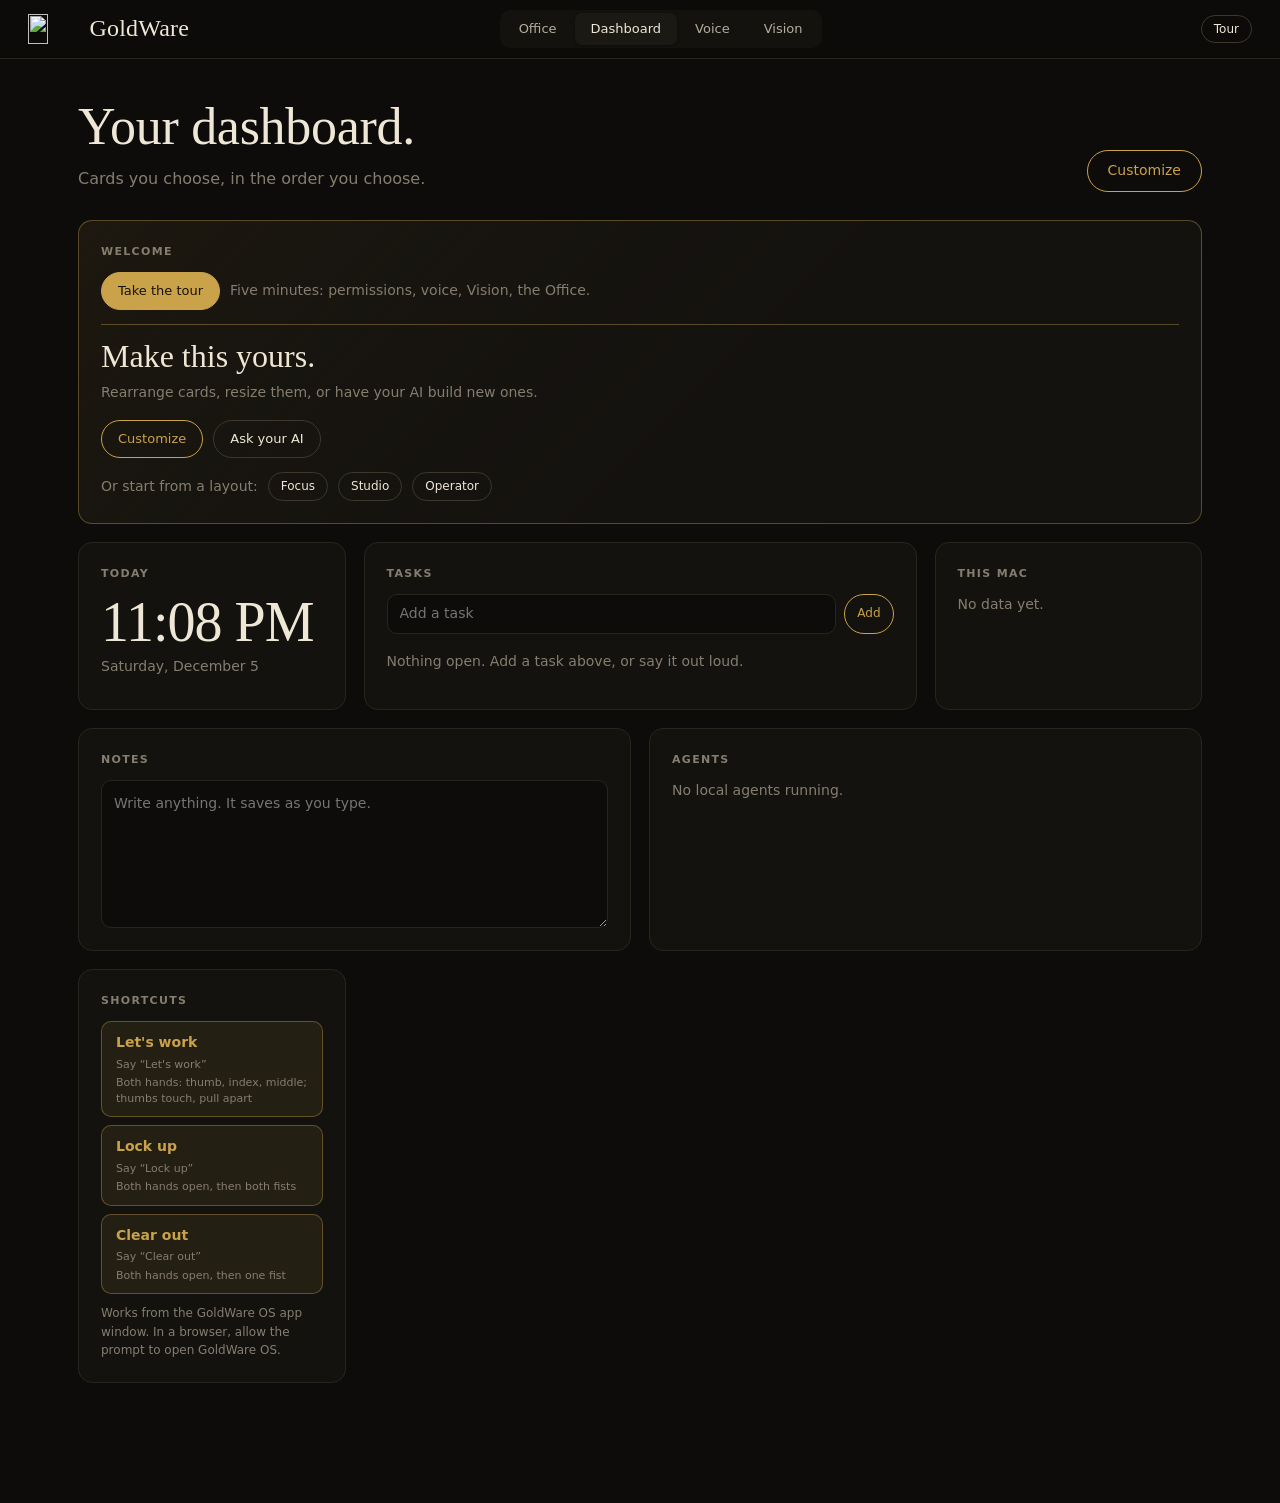
==== commit dda1dab6: "Onboarding: first-run tour in the dashboard (privacy, permissions with live state, voice, Vision wit" ====
--- a/dashboard/index.html
+++ b/dashboard/index.html
@@ -10,6 +10,9 @@
 @font-face { font-family: "Instrument Serif"; src: url("/fonts/InstrumentSerif-Regular.ttf") format("truetype"); font-weight: 400; font-style: normal; font-display: swap; }
 @font-face { font-family: "Instrument Serif"; src: url("/fonts/InstrumentSerif-Italic.ttf") format("truetype"); font-weight: 400; font-style: italic; font-display: swap; }
 @font-face { font-family: "JetBrains Mono"; src: url("/fonts/JetBrainsMono.ttf") format("truetype"); font-weight: 100 800; font-style: normal; font-display: swap; }
+@font-face { font-family: "Press Start 2P"; src: url("/fonts/PressStart2P-Regular.ttf") format("truetype"); font-weight: 400; font-style: normal; font-display: swap; }
+@font-face { font-family: "Silkscreen"; src: url("/fonts/Silkscreen-Regular.ttf") format("truetype"); font-weight: 400; font-style: normal; font-display: swap; }
+@font-face { font-family: "Pixelify Sans"; src: url("/fonts/PixelifySans.ttf") format("truetype"); font-weight: 400 700; font-style: normal; font-display: swap; }
 
 :root {
   --bg: #0d0c0a;
@@ -253,6 +256,8 @@
 details p { color: var(--text-muted); font-size: 14px; margin-top: 8px; }
 @media (prefers-reduced-motion: reduce) { * { animation: none !important; transition: none !important; } }
 </style>
+<link rel="stylesheet" href="/dashboard/gestures.css">
+<link rel="stylesheet" href="/dashboard/tour.css">
 <link rel="stylesheet" href="/dashboard/office.css">
 <link rel="stylesheet" href="/custom/office.css">
 </head>
@@ -1046,5 +1051,7 @@
 <script src="/dashboard/office-cast.js"></script>
 <script src="/custom/office-cast.js"></script>
 <script src="/dashboard/office.js"></script>
+<script src="/dashboard/gestures.js"></script>
+<script src="/dashboard/tour.js"></script>
 </body>
 </html>
--- a/dashboard/gestures.css
+++ b/dashboard/gestures.css
@@ -0,0 +1,117 @@
+/* GoldWare OS gesture demos (dashboard/gestures.js). Uses the dashboard's tokens when present and
+   falls back to the same values, so a demo looks right on its own page too. */
+.gwg {
+  --gwg-accent: var(--accent, #C9A24A);
+  --gwg-hi: color-mix(in srgb, var(--gwg-accent) 55%, #fff3cf);
+  --gwg-bg: var(--surface, #14120f);
+  --gwg-bg2: var(--surface2, #1b1914);
+  --gwg-line: var(--border, #29251e);
+  --gwg-line2: var(--border-light, #3d372c);
+  --gwg-text: var(--text, #efe7d6);
+  --gwg-dim: var(--text-dim, #b5ad9d);
+  --gwg-muted: var(--text-muted, #857d6f);
+  --gwg-font: var(--font, "DM Sans", ui-sans-serif, system-ui, -apple-system, sans-serif);
+  margin: 0; display: flex; flex-direction: column; gap: 10px; padding: 14px;
+  border: 1px solid var(--gwg-line); border-radius: 14px; background: var(--gwg-bg);
+  color: var(--gwg-text); font-family: var(--gwg-font); width: 100%; box-sizing: border-box;
+}
+.gwg-s { max-width: 240px; } .gwg-m { max-width: 360px; } .gwg-l { max-width: 560px; }
+.gwg:focus-visible { outline: 2px solid var(--gwg-accent); outline-offset: 2px; }
+.gwg-stage-wrap { border-radius: 10px; background: radial-gradient(120% 100% at 30% 20%, #201c16 0%, #0f0e0b 70%); border: 1px solid var(--gwg-line); overflow: hidden; }
+.gwg-stage { display: block; width: 100%; height: auto; aspect-ratio: 200 / 130; }
+
+.gwg-head { display: flex; flex-wrap: wrap; align-items: center; gap: 6px 8px; }
+.gwg-name { margin: 0; font: 600 15px/1.25 var(--gwg-font); color: var(--gwg-text); flex: 1 1 auto; }
+.gwg-s .gwg-name { font-size: 13.5px; }
+.gwg-mode, .gwg-holdchip { padding: 3px 8px; border-radius: 99px; font: 600 10px/1 var(--gwg-font); letter-spacing: .12em; text-transform: uppercase; white-space: nowrap; }
+.gwg-mode { color: var(--gwg-hi); border: 1px solid color-mix(in srgb, var(--gwg-accent) 38%, transparent); }
+.gwg-holdchip { color: var(--gwg-dim); border: 1px solid var(--gwg-line2); }
+.gwg-desc p { margin: 6px 0 0; font-size: 13px; line-height: 1.5; color: var(--gwg-dim); }
+.gwg-desc b { color: var(--gwg-text); font-weight: 600; }
+.gwg-s .gwg-desc p { font-size: 12px; }
+
+.gwg-bar { display: flex; align-items: center; gap: 6px; }
+.gwg-btn { flex: none; min-width: 30px; height: 28px; padding: 0 8px; border-radius: 8px; border: 1px solid var(--gwg-line2); background: var(--gwg-bg2); color: var(--gwg-text); font: 600 13px/1 var(--gwg-font); cursor: pointer; }
+.gwg-btn:hover { border-color: var(--gwg-accent); color: var(--gwg-hi); }
+.gwg-btn:focus-visible { outline: 2px solid var(--gwg-accent); outline-offset: 1px; }
+.gwg-play i { display: block; margin: 0 auto; }
+.gwg-ico-play { width: 0; height: 0; border-style: solid; border-width: 5.5px 0 5.5px 9px; border-color: transparent transparent transparent currentColor; transform: translateX(1px); }
+.gwg-ico-pause { width: 9px; height: 11px; border-left: 3px solid currentColor; border-right: 3px solid currentColor; box-sizing: border-box; }
+.gwg-step { flex: 1; margin: 0; min-height: 2.6em; display: flex; align-items: center; font-size: 12.5px; line-height: 1.3; color: var(--gwg-text); }
+.gwg-dots { display: flex; gap: 4px; } .gwg-dots i { width: 6px; height: 6px; border-radius: 50%; background: var(--gwg-line2); transition: background .2s; }
+.gwg-dots i.on { background: var(--gwg-accent); box-shadow: 0 0 6px var(--gwg-accent); }
+
+/* The hand */
+.gwg-hand line { stroke-linecap: round; fill: none; }
+.gwg-rim { stroke: #0b0a08; }
+.gwg-skin { stroke: #3b3429; }
+.gwg-fold { stroke: #453d31; }
+.gwg-gold { stroke: var(--gwg-accent); filter: drop-shadow(0 0 2px color-mix(in srgb, var(--gwg-accent) 60%, transparent)); }
+.gwg-nail { fill: rgba(255, 243, 207, .16); }
+.gwg-okring { fill: none; stroke: var(--gwg-accent); stroke-width: 8; filter: drop-shadow(0 0 2px color-mix(in srgb, var(--gwg-accent) 60%, transparent)); }
+.gwg-palm { fill: #332d24; stroke: #0b0a08; stroke-width: 1.2; }
+.gwg-crease { fill: none; stroke: rgba(0, 0, 0, .35); stroke-width: 1; stroke-linecap: round; }
+
+/* The Mac screen */
+.gwg-bezel { fill: #0b0a08; stroke: var(--gwg-line2); stroke-width: 1; }
+.gwg-desk { fill: #17150f; }
+.gwg-notch { fill: #000; }
+.gwg-stand { fill: #23201a; }
+.gwg-cursor { fill: #fff; stroke: #000; stroke-width: .6; }
+.gwg-halo { fill: color-mix(in srgb, var(--gwg-accent) 35%, transparent); }
+.gwg-win { fill: #25211a; stroke: #3a342a; stroke-width: .5; }
+.gwg-input { fill: #15130f; stroke: color-mix(in srgb, var(--gwg-accent) 45%, transparent); stroke-width: .5; }
+.gwg-text { fill: var(--gwg-dim); }
+.gwg-caret { fill: var(--gwg-hi); }
+.gwg-bubble { fill: var(--gwg-accent); }
+.gwg-bubble-in { fill: #3a342a; }
+.gwg-button { fill: color-mix(in srgb, var(--gwg-accent) 22%, #1b1914); stroke: var(--gwg-accent); stroke-width: .6; }
+.gwg-ripple { fill: none; stroke: var(--gwg-hi); stroke-width: 1.2; }
+.gwg-spark { fill: var(--gwg-hi); filter: drop-shadow(0 0 3px var(--gwg-hi)); }
+.gwg-pause rect { fill: var(--gwg-muted); }
+.gwg-mirror { fill: #050505; stroke: var(--gwg-accent); stroke-width: .7; }
+.gwg-mirror-hand circle { fill: var(--gwg-hi); }
+.gwg-quad { fill: #1f1c16; stroke: #3a342a; stroke-width: .6; stroke-dasharray: 2 1.2; }
+.gwg-quad.on { stroke: var(--gwg-hi); stroke-width: .9; stroke-dasharray: none; }
+.gwg-quad-on { fill: color-mix(in srgb, var(--gwg-accent) 30%, transparent); }
+.gwg-quad-n { fill: var(--gwg-hi); font: 700 6px/1 var(--gwg-font); }
+.gwg-term { fill: #0f0e0b; stroke: #3a342a; stroke-width: .5; }
+.gwg-term-bar { fill: #2a251d; }
+.gwg-term-text { fill: var(--gwg-accent); font: 500 3.6px/1 ui-monospace, Menlo, monospace; }
+.gwg-term-dot { fill: #3a342a; }
+.gwg-term-dot.busy { fill: #9fd07f; filter: drop-shadow(0 0 1.5px #9fd07f); }
+.gwg-lock-shackle { fill: none; stroke: var(--gwg-dim); stroke-width: 1.3; }
+.gwg-lock-body { fill: var(--gwg-dim); }
+.gwg-lock.closed .gwg-lock-shackle { stroke: var(--gwg-hi); } .gwg-lock.closed .gwg-lock-body { fill: var(--gwg-hi); }
+.gwg-doc-card { fill: #ece4d2; }
+.gwg-doc-lines { fill: none; stroke: #8a8070; stroke-width: 1; stroke-linecap: round; }
+.gwg-scancard .gwg-doc-lines { stroke: #5a5244; }
+.gwg-doc-trace { fill: none; stroke: var(--gwg-hi); stroke-width: 1.4; filter: drop-shadow(0 0 2px var(--gwg-accent)); }
+.gwg-task { fill: #25211a; stroke: var(--gwg-accent); stroke-width: .6; }
+.gwg-clip-top { fill: var(--gwg-accent); }
+.gwg-mini { fill: var(--gwg-text); font: 600 4.2px/1 var(--gwg-font); }
+
+/* Overlays on the stage */
+.gwg-arrow-line { fill: none; stroke: var(--gwg-hi); stroke-width: 1.6; stroke-linecap: round; stroke-dasharray: 3 3; animation: gwg-march 0.6s linear infinite; }
+.gwg-arrow-head { fill: none; stroke: var(--gwg-hi); stroke-width: 1.6; stroke-linecap: round; stroke-linejoin: round; }
+@keyframes gwg-march { to { stroke-dashoffset: -6; } }
+.gwg-ring-track { fill: rgba(0, 0, 0, .35); stroke: var(--gwg-line2); stroke-width: 2.2; }
+.gwg-ring-fill { fill: none; stroke: var(--gwg-accent); stroke-width: 2.4; stroke-linecap: round; }
+.gwg-ring.on .gwg-ring-fill { stroke: var(--gwg-hi); filter: drop-shadow(0 0 2.5px var(--gwg-accent)); }
+.gwg-ring-flash { fill: none; stroke: var(--gwg-hi); stroke-width: 1.2; }
+.gwg-ring-text { fill: var(--gwg-text); font: 600 5.6px/1 var(--gwg-font); text-anchor: middle; }
+.gwg-ring-cap { fill: var(--gwg-muted); font: 600 4.4px/1 var(--gwg-font); text-anchor: middle; letter-spacing: .12em; text-transform: uppercase; }
+.gwg-tag { fill: var(--gwg-hi); font: 600 6.4px/1 var(--gwg-font); text-anchor: middle; letter-spacing: .02em; }
+.gwg-tiny { fill: var(--gwg-muted); font: 600 4.6px/1 var(--gwg-font); text-anchor: middle; letter-spacing: .1em; text-transform: uppercase; }
+.gwg-key rect { fill: var(--gwg-bg2); stroke: var(--gwg-line2); stroke-width: 1; }
+.gwg-key text { fill: var(--gwg-text); font: 600 11px/1 var(--gwg-font); text-anchor: middle; }
+.gwg-key.on rect { stroke: var(--gwg-hi); fill: color-mix(in srgb, var(--gwg-accent) 25%, #1b1914); }
+.gwg-wave rect { fill: var(--gwg-hi); }
+
+/* The private unlock placeholder */
+.gwg-private-card { fill: #17150f; stroke: var(--gwg-accent); stroke-width: 1; stroke-dasharray: 4 3; }
+.gwg-private-q { fill: var(--gwg-dim); font: 600 8px/1 var(--gwg-font); text-anchor: middle; letter-spacing: .14em; text-transform: uppercase; }
+
+/* Reduced motion: no loop, a still per step with Back and Next. */
+.gwg-reduced .gwg-arrow-line { animation: none; }
+@media (prefers-reduced-motion: reduce) { .gwg-arrow-line { animation: none; } .gwg-dots i { transition: none; } }
--- a/dashboard/tour.css
+++ b/dashboard/tour.css
@@ -0,0 +1,83 @@
+/* GoldWare OS first-run tour (dashboard/tour.js). House palette and fonts from index.html. */
+html.tour-on { overflow: hidden; }
+.tour-backdrop { position: fixed; inset: 0; z-index: 500; display: grid; place-items: center; padding: 24px; background: rgba(8, 7, 5, .72); backdrop-filter: blur(6px); -webkit-backdrop-filter: blur(6px); animation: tour-fade 260ms var(--ease); }
+.tour-backdrop[hidden] { display: none; }
+@keyframes tour-fade { from { opacity: 0; } to { opacity: 1; } }
+.tour { display: grid; grid-template-columns: 220px 1fr; width: min(1040px, 100%); height: min(760px, calc(100vh - 48px)); background: var(--surface); border: 1px solid var(--gold-line); border-radius: 20px; box-shadow: 0 30px 90px rgba(0,0,0,.6); overflow: hidden; animation: rise 320ms var(--ease); }
+.tour-rail { padding: 26px 18px; border-right: 1px solid var(--border); background: radial-gradient(400px 260px at 0% 0%, var(--gold-glow), transparent 70%), var(--bg); display: flex; flex-direction: column; gap: 14px; }
+.tour-steps { list-style: none; display: flex; flex-direction: column; gap: 2px; flex: 1; }
+.tour-step { width: 100%; display: flex; align-items: center; gap: 10px; padding: 9px 10px; border: 1px solid transparent; border-radius: var(--radius-sm); background: none; color: var(--text-dim); font-size: 14px; text-align: left; transition: all var(--t) var(--ease); }
+.tour-step:hover { color: var(--text); background: var(--surface2); }
+.tour-step[aria-current="step"] { color: var(--text); border-color: var(--gold-line); background: var(--gold-soft); }
+.tour-step-dot { width: 9px; height: 9px; border-radius: 50%; border: 1.5px solid var(--border-light); flex: none; }
+.tour-step.seen .tour-step-dot { background: var(--accent); border-color: var(--accent); }
+.tour-step[aria-current="step"] .tour-step-dot { border-color: var(--accent); box-shadow: 0 0 0 3px var(--gold-soft); }
+.tour-step-title { flex: 1; }
+.tour-step-n { font-family: var(--mono); font-size: 11px; color: var(--text-muted); }
+.tour-bar { height: 4px; border-radius: 2px; background: var(--surface2); overflow: hidden; }
+.tour-bar i { display: block; height: 100%; width: 0; background: var(--accent); transition: width 400ms var(--ease); }
+.tour-main { position: relative; display: flex; flex-direction: column; min-height: 0; padding: 30px 36px 22px; }
+.tour-x { position: absolute; top: 16px; right: 18px; width: 34px; height: 34px; border-radius: 50%; border: 1px solid var(--border-light); background: none; color: var(--text-dim); font-size: 20px; line-height: 1; }
+.tour-x:hover { color: var(--accent); border-color: var(--accent); }
+.tour-count { font-size: 11px; letter-spacing: .12em; text-transform: uppercase; color: var(--accent); font-weight: 600; }
+.tour-title { font-size: clamp(32px, 4vw, 46px); margin: 6px 0 4px; outline: none; }
+.tour-body { flex: 1; min-height: 0; overflow-y: auto; padding: 4px 6px 16px 0; display: flex; flex-direction: column; gap: 14px; }
+.tour-body > p { font-size: 15px; color: var(--text-dim); max-width: 680px; }
+.tour-lede { font-size: 17px !important; color: var(--text-muted) !important; }
+.tour-note { font-size: 13px !important; color: var(--text-muted) !important; }
+.tour-h3 { font-family: var(--display); font-weight: 400; font-size: 24px; margin-top: 10px; }
+.tour-foot { display: flex; align-items: center; gap: 10px; padding-top: 16px; border-top: 1px solid var(--border); }
+.tour-spacer { flex: 1; }
+.tour-foot .btn:disabled { opacity: .35; cursor: default; }
+.tour-promise { display: grid; grid-template-columns: repeat(3, 1fr); gap: 12px; }
+.tour-promise > div, .tour-keys > div { background: var(--bg); border: 1px solid var(--border); border-radius: var(--radius-sm); padding: 16px; display: flex; flex-direction: column; gap: 6px; }
+.tour-promise b, .tour-keys b { font-size: 15px; }
+.tour-promise span, .tour-keys span { font-size: 13px; color: var(--text-muted); }
+.tour-keys { display: grid; grid-template-columns: repeat(3, 1fr); gap: 12px; }
+.tour-keys kbd { align-self: flex-start; font-size: 13px; }
+.tour-say { font-family: var(--display); font-size: 20px !important; color: var(--accent) !important; }
+.tour-try { border: 1px solid var(--gold-line); background: var(--gold-soft); border-radius: var(--radius); padding: 16px 18px; display: flex; flex-direction: column; gap: 10px; font-size: 14px; color: var(--text-dim); }
+.tour-try > .btn { align-self: flex-start; }
+.tour-dictate { min-height: 70px; }
+.tour-checks { list-style: none; display: flex; flex-direction: column; border-top: 1px solid var(--border); }
+.tour-check, .tour-perm { display: flex; align-items: center; gap: 12px; padding: 10px 2px; border-bottom: 1px solid var(--border); }
+.tour-tick { width: 20px; height: 20px; border-radius: 50%; border: 1.5px solid var(--border-light); flex: none; display: grid; place-items: center; transition: all var(--t) var(--ease); }
+.tour-check.ok .tour-tick, .tour-perm.ok .tour-tick { background: var(--accent); border-color: var(--accent); }
+.tour-check.ok .tour-tick::after, .tour-perm.ok .tour-tick::after { content: ""; width: 5px; height: 9px; border: solid #17130a; border-width: 0 2px 2px 0; transform: translateY(-1px) rotate(45deg); }
+.tour-perm.off .tour-tick { border-color: var(--red); }
+.tour-perm.wait .tour-tick { border-style: dashed; border-color: var(--accent); }
+.tour-check-text { flex: 1; display: flex; flex-direction: column; min-width: 0; }
+.tour-check-text b { font-size: 14px; font-weight: 600; }
+.tour-check-text small { font-size: 13px; color: var(--text-muted); }
+.tour-opt { font-style: normal; font-weight: 400; font-size: 11px; color: var(--text-muted); border: 1px solid var(--border-light); border-radius: 999px; padding: 0 7px; margin-left: 8px; }
+.tour-check-state { font-family: var(--mono); font-size: 12px; color: var(--text-muted); white-space: nowrap; }
+.tour-check.ok .tour-check-state, .tour-perm.ok .tour-check-state { color: var(--accent); }
+.tour-perm.off .tour-check-state { color: var(--red); }
+.tour-perm-open { flex: none; text-decoration: none; }
+.tour-list { padding-left: 20px; display: flex; flex-direction: column; gap: 8px; font-size: 14px; color: var(--text-dim); }
+.tour-list b { color: var(--text); }
+.tour-prompts { display: flex; flex-direction: column; gap: 8px; }
+.tour-gestures { display: grid; grid-template-columns: repeat(auto-fill, minmax(220px, 1fr)); gap: 12px; }
+.tour-gestures:empty { display: none; }
+.tour-g { min-width: 0; }
+.tour-g > figure { margin: 0; height: 100%; }
+.tour-unlock { margin: 0; background: var(--bg); border: 1px dashed var(--gold-line); border-radius: var(--radius); padding: 12px; display: flex; flex-direction: column; gap: 10px; }
+.tour-unlock figcaption { display: flex; flex-direction: column; gap: 2px; }
+.tour-unlock figcaption b { font-size: 14px; }
+.tour-unlock figcaption span { font-size: 13px; color: var(--accent); }
+.tour-unlock figcaption small { font-size: 12px; color: var(--text-muted); line-height: 1.45; }
+.tour-lockface { min-height: 130px; display: grid; place-items: center; border-radius: var(--radius-sm); background: radial-gradient(circle at 50% 35%, color-mix(in srgb, var(--accent) 9%, var(--surface2)), var(--surface) 75%); }
+.tour-lockface span { font-size: 40px; }
+.tour-work { gap: 8px; }
+.tour-work .shortcut-inline { margin-top: 0; }
+.tour-top { margin-left: auto; display: block; }
+.topbar-spacer:has(.tour-top) { display: flex; }
+.tour-entry { margin-bottom: 14px; padding-bottom: 14px; border-bottom: 1px solid var(--gold-line); }
+@media (max-width: 860px) {
+  .tour { grid-template-columns: 1fr; height: calc(100vh - 24px); }
+  .tour-rail { display: none; }
+  .tour-main { padding: 24px 20px 16px; }
+  .tour-promise, .tour-keys { grid-template-columns: 1fr; }
+  .tour-backdrop { padding: 12px; }
+}
+@media (prefers-reduced-motion: reduce) { .tour-backdrop, .tour, .tour-bar i { animation: none !important; transition: none !important; } }
--- a/dashboard/office.css
+++ b/dashboard/office.css
@@ -635,3 +635,227 @@
 .ob-ask .oc-go { height: 32px; }
 .ob-ask-msg { margin: 0; min-height: 1em; font-size: 11.5px; color: var(--green); } .ob-ask-msg.bad { color: var(--red); } .ob-ask-msg:empty { display: none; }
 .oc-report[hidden] { display: none; }
+
+/* ══ Office arcade skin ══ Everything around the room (top bar, office bar, toolbar, drawers, console,
+   menus, plates, toasts) dressed as a retro game: a night-blue cabinet, chunky pixel windows with hard
+   shadows, press-down buttons, pixel type for labels. The room's pixel art is not touched. Prose stays
+   in the house sans so long text stays readable. Palette after Sweetie 16. */
+body:has(#tab-office.active), .office-console {
+  --px-ink: #0b0c17; --px-night: #1a1c2c; --px-panel: #222540; --px-deep: #14152a; --px-slate: #333c57;
+  --px-cream: #f4f4f4; --px-steel: #94b0c2; --px-sky: #41a6f6; --px-blue: #3b5dc9; --px-navy: #29366f;
+  --px-teal: #73eff7; --px-lime: #a7f070; --px-green: #38b764; --px-yellow: #ffcd75; --px-coin: #ffd84a;
+  --px-orange: #ef7d57; --px-red: #b13e53; --px-plum: #5d275d;
+  --px-font: "Silkscreen", "Press Start 2P", ui-monospace, monospace; --px-logo: "Press Start 2P", "Silkscreen", monospace;
+  --bg: var(--px-night); --surface2: var(--px-slate); --border: #2c3157; --border-light: #46508a;
+  --text: #f4f4f4; --text-dim: #c4d0e4; --text-muted: #8a99bd; --green: var(--px-lime); --red: #ff6b7a;
+  --gold: var(--px-yellow); --gold-hi: var(--px-coin); --gold-line: rgba(255,205,117,.55); --gold-soft: rgba(255,205,117,.12);
+  --gold-grad: linear-gradient(180deg, #ffe27a, #f7a531); --display: "Pixelify Sans", "Silkscreen", var(--font);
+  --office-glass: var(--px-night); --office-edge: #46508a; --office-edge-hi: var(--px-yellow); --office-amber: var(--px-orange);
+  --px-win: 0 0 0 2px var(--px-ink), inset 0 0 0 2px var(--px-slate), 6px 6px 0 0 rgba(0,0,0,.55);
+  --px-btn: inset -2px -3px 0 rgba(0,0,0,.32), inset 2px 2px 0 rgba(255,255,255,.22), 0 3px 0 0 var(--px-ink);
+  --px-step: steps(4, end);
+}
+/* The cabinet: night blue with a faint pixel grid behind everything. */
+body:has(#tab-office.active) {
+  background: radial-gradient(90% 60% at 50% 0%, rgba(59,93,201,.22), transparent 70%),
+    linear-gradient(rgba(255,255,255,.025) 1px, transparent 1px) 0 0 / 8px 8px,
+    linear-gradient(90deg, rgba(255,255,255,.025) 1px, transparent 1px) 0 0 / 8px 8px, var(--px-deep);
+}
+/* Top bar: a game menu strip. */
+body:has(#tab-office.active) .topbar { background: var(--px-night); backdrop-filter: none; -webkit-backdrop-filter: none; border-bottom: 3px solid var(--px-ink); box-shadow: 0 3px 0 0 var(--px-navy); }
+body:has(#tab-office.active) .topbar-tab { padding: 7px 10px; font: 400 10.5px/1 var(--px-font); text-transform: uppercase; border-radius: 0; }
+body:has(#tab-office.active) .topbar-tab.active { color: var(--px-coin); }
+body:has(#tab-office.active) .tab-ink { border-radius: 0; background: rgba(255,216,74,.12); box-shadow: inset 0 0 0 2px var(--px-coin), 3px 3px 0 0 var(--px-ink); }
+body:has(#tab-office.active) .topbar-time { font: 400 9px/1 var(--px-font); color: var(--px-steel); letter-spacing: 0; }
+@media (max-width: 1500px) { body:has(#tab-office.active) .topbar-time { display: none; } }
+body:has(#tab-office.active) .topbar-btn { border-radius: 2px; border: 2px solid var(--px-ink); background: var(--px-slate); color: var(--px-cream); font: 400 11px/1 var(--px-font); text-transform: uppercase; box-shadow: var(--px-btn); }
+body:has(#tab-office.active) .topbar-btn.primary { background: var(--px-coin); color: var(--px-ink); }
+body:has(#tab-office.active) .topbar-btn:hover { background: var(--px-blue); color: #fff; }
+body:has(#tab-office.active) .topbar-btn.primary:hover { background: #ffe68a; color: var(--px-ink); }
+body:has(#tab-office.active) .topbar-btn:active { transform: translateY(2px); box-shadow: inset -2px -2px 0 rgba(0,0,0,.32), 0 1px 0 0 var(--px-ink); }
+
+/* The office bar: a game title plate and a status LCD. */
+#tab-office .office-hud { border-radius: 4px; border: 0; background: linear-gradient(180deg, #2a2f55, var(--px-night) 70%); box-shadow: var(--px-win); padding: 9px 12px; }
+#tab-office .oh-gw { display: grid; place-items: center; width: 30px; height: 30px; padding: 0; background: var(--px-red); color: var(--px-coin); -webkit-text-fill-color: currentColor; filter: none;
+  font: 400 14px/1 var(--px-logo); letter-spacing: 0; box-shadow: inset -3px -3px 0 rgba(0,0,0,.35), inset 3px 3px 0 rgba(255,255,255,.25), 0 0 0 2px var(--px-ink); text-shadow: 2px 2px 0 var(--px-ink); }
+#tab-office .oh-brand b { font: 400 15px/1.2 var(--px-logo); color: var(--px-coin); letter-spacing: .02em; text-transform: uppercase;
+  text-shadow: 2px 2px 0 var(--px-orange), 4px 4px 0 var(--px-red), 6px 6px 0 var(--px-ink); }
+#tab-office .oh-sep { width: 4px; height: 4px; background: var(--px-steel); opacity: 1; margin-left: 8px; box-shadow: 8px 0 0 var(--px-steel), 16px 0 0 var(--px-steel); margin-right: 16px; }
+#tab-office .oh-room { font: 400 11px/1 var(--px-font); color: var(--px-teal); text-transform: uppercase; letter-spacing: .06em; }
+#tab-office .oh-status { border-radius: 2px; border: 2px solid var(--px-ink); background: #0d1a10; color: var(--px-lime); font: 400 11px/1.3 var(--px-font); letter-spacing: .03em;
+  padding: 7px 12px; box-shadow: inset 0 0 0 2px #1d3a22, inset 0 0 18px rgba(167,240,112,.12); text-shadow: 0 0 6px rgba(167,240,112,.45); }
+#tab-office .oh-status::before { width: 8px; height: 8px; border-radius: 0; background: var(--px-lime); animation: px-blink 1s var(--px-step) infinite; }
+#tab-office .oh-status.offline { color: #ff8c95; background: #1e0c10; box-shadow: inset 0 0 0 2px #4a1a22; text-shadow: none; }
+#tab-office .oh-status.offline::before { background: #ff6b7a; }
+@keyframes px-blink { 50% { opacity: .15; } }
+/* The pixel type runs wide: drop the subtitle and shrink the title before the bar would overflow. */
+@container (max-width: 980px) { #tab-office .oh-sep, #tab-office .oh-room { display: none; } }
+@container (max-width: 820px) { #tab-office .oh-brand b { font-size: 11px; text-shadow: 1px 1px 0 var(--px-orange), 2px 2px 0 var(--px-red), 3px 3px 0 var(--px-ink); } #tab-office .oh-new { font-size: 10px; } }
+@container (max-width: 420px) { #tab-office .oh-brand b { display: none; } }
+
+/* Every office button: chunky, pixel-edged, presses down. */
+#tab-office .oh-new, #tab-office .oh-new-more, #tab-office .oh-usage, #tab-office .oh-full, #tab-office .ob-btn, #tab-office .or-dismiss, #tab-office .ob-tables button,
+.office-console .oc-btn, #tab-office .oc-btn, .office-console .oc-latest {
+  border-radius: 2px; border: 2px solid var(--px-ink); box-shadow: var(--px-btn); font-family: var(--px-font); font-weight: 400; text-transform: uppercase; letter-spacing: .03em;
+  transition: transform 60ms linear, background 80ms linear, box-shadow 60ms linear; }
+#tab-office .oh-new:active, #tab-office .oh-new-more:active, #tab-office .oh-usage:active, #tab-office .oh-full:active, #tab-office .ob-btn:active, #tab-office .or-dismiss:active,
+.office-console .oc-btn:active, #tab-office .oc-btn:active, #tab-office .or-tabs button:active, #tab-office .ob-tables button:active {
+  transform: translateY(2px); box-shadow: inset -2px -2px 0 rgba(0,0,0,.32), 0 1px 0 0 var(--px-ink); }
+#tab-office .oh-new { background: var(--px-green); color: #fff; text-shadow: 1px 1px 0 rgba(0,0,0,.4); font-size: 11px; }
+#tab-office .oh-new-wrap .oh-new { border-radius: 2px 0 0 2px; }
+#tab-office .oh-new-more { background: #2d8f50; color: #fff; border-left: 2px solid var(--px-ink); border-radius: 0 2px 2px 0; }
+#tab-office .oh-new:hover, #tab-office .oh-new-more:hover, #tab-office .oh-new-more[aria-expanded="true"] { background: #4fd37c; }
+#tab-office .oh-usage { background: var(--px-navy); color: var(--px-teal); font-size: 10.5px; }
+#tab-office .oh-usage:hover { background: var(--px-blue); color: #fff; border-color: var(--px-ink); }
+#tab-office .oh-usage.out { background: var(--px-red); color: #fff; border-color: var(--px-ink); animation: px-blink 1.2s var(--px-step) infinite; }
+#tab-office .oh-full { background: var(--px-slate); color: var(--px-cream); }
+#tab-office .oh-full:hover, #tab-office .oh-full[aria-pressed="true"] { background: var(--px-blue); color: #fff; border-color: var(--px-ink); }
+
+/* New agent menu: a game select menu with a pointer cursor. */
+#tab-office .oh-new-menu { border-radius: 2px; border: 0; background: var(--px-night); box-shadow: 0 0 0 3px var(--px-cream), 0 0 0 5px var(--px-ink), 8px 8px 0 2px rgba(0,0,0,.55); padding: 8px; }
+#tab-office .oh-topics small, #tab-office .oh-menu-head { font: 400 10px/1 var(--px-font); letter-spacing: .08em; color: var(--px-yellow); }
+#tab-office .oh-topics { border-bottom: 2px dashed var(--px-slate); }
+#tab-office .oh-new-menu .oh-topics button { border-radius: 2px; border: 2px solid var(--px-ink); background: var(--px-slate); color: var(--px-cream); font: 400 10.5px/1 var(--px-font); box-shadow: 0 2px 0 var(--px-ink); }
+#tab-office .oh-new-menu .oh-topics button[aria-checked="true"] { background: var(--px-coin); color: var(--px-ink); border-color: var(--px-ink); }
+#tab-office .oh-new-menu button[role="menuitem"] { position: relative; border-radius: 0; padding-left: 22px; }
+#tab-office .oh-new-menu button[role="menuitem"]:hover, #tab-office .oh-new-menu button[role="menuitem"]:focus-visible { background: var(--px-navy); }
+#tab-office .oh-new-menu button[role="menuitem"]:hover::before, #tab-office .oh-new-menu button[role="menuitem"]:focus-visible::before { content: '\25B6'; position: absolute; left: 6px; color: var(--px-coin); font-size: 10px; animation: px-blink .8s var(--px-step) infinite; }
+#tab-office .oh-new-menu button small { color: var(--px-steel); }
+
+/* Toolbar: one colour per panel, like a game's item bar; the open one fills with its colour. */
+#tab-office .or-tabs { border-radius: 4px; border: 0; background: var(--px-night); box-shadow: var(--px-win); padding: 6px; gap: 6px; }
+#tab-office .or-tabs button { --c: var(--px-sky); border-radius: 2px; border: 2px solid var(--px-ink); background: var(--px-panel); color: var(--px-cream);
+  font: 400 11px/1 var(--px-font); text-transform: uppercase; letter-spacing: .04em; box-shadow: inset 0 -3px 0 var(--c), var(--px-btn); padding: 0 12px; min-height: 34px; }
+#tab-office .or-tabs button[data-tab="floor"] { --c: var(--px-sky); }
+#tab-office .or-tabs button[data-tab="tasks"] { --c: var(--px-orange); }
+#tab-office .or-tabs button[data-tab="ideas"] { --c: var(--px-yellow); }
+#tab-office .or-tabs button[data-tab="lab"] { --c: var(--px-lime); }
+#tab-office .or-tabs button[data-tab="usage"] { --c: #c86fd8; }
+#tab-office .or-tabs button svg { opacity: 1; color: var(--c); stroke-width: 2; }
+#tab-office .or-tabs button:hover { background: var(--px-slate); color: #fff; }
+#tab-office .or-tabs button[aria-expanded="true"] { background: var(--c); color: var(--px-ink); border-color: var(--px-ink); box-shadow: var(--px-btn); }
+#tab-office .or-tabs button[aria-expanded="true"] svg { color: var(--px-ink); }
+#tab-office .or-tabs button i { top: -5px; right: -5px; width: 9px; height: 9px; border-radius: 0; background: var(--px-coin); box-shadow: 0 0 0 2px var(--px-ink); animation: px-blink .9s var(--px-step) infinite; }
+#tab-office .or-tabs button.or-fold { background: var(--px-red); color: #fff; box-shadow: var(--px-btn); font: 400 14px/1 var(--px-font); }
+@media (max-width: 700px) { #tab-office .or-tabs { gap: 4px; flex-wrap: wrap; } #tab-office .or-tabs button { padding: 0 8px; font-size: 10px; } }
+@media (max-width: 480px) { #tab-office .or-tabs button { padding: 0 6px; font-size: 9px; letter-spacing: 0; } }
+#tab-office .or-shortcuts { font: 400 9.5px/1 var(--px-font); color: var(--px-steel); letter-spacing: .05em; text-transform: uppercase; }
+
+/* Drawers, the card and the console: classic RPG windows (cream rim, night fill, hard shadow). */
+#tab-office .or-view, #tab-office .office-card { border-radius: 3px; border: 0; background: var(--px-night); backdrop-filter: none;
+  box-shadow: 0 0 0 3px var(--px-cream), 0 0 0 5px var(--px-ink), 10px 10px 0 4px rgba(0,0,0,.5); animation: px-pop 200ms var(--px-step) both; }
+@keyframes px-pop { from { transform: scale(.94); opacity: 0; } to { transform: none; opacity: 1; } }
+#tab-office .or-head h3, #tab-office .office-roster .office-log h3, #tab-office .or-detail h4, #tab-office .or-kind, #tab-office .ob-group, #tab-office .ob-project small,
+#tab-office .office-card-kind, #tab-office .or-key summary, #tab-office .ob-ask label, #tab-office .or-goal small, .office-console .oc-kind, .office-console .oc-subject small, .office-console .oc-msg small {
+  font: 400 10px/1.2 var(--px-font); letter-spacing: .08em; color: var(--px-yellow); }
+#tab-office .or-head h3::before, #tab-office .office-log h3::before { content: '\25B6  '; color: var(--px-orange); }
+#tab-office .or-agent, #tab-office .ob-card, #tab-office .ou-plan, #tab-office .ob-project, #tab-office .ob-wb, #tab-office .or-goal { border-radius: 2px; border: 2px solid var(--px-slate); background: var(--px-panel); }
+#tab-office .or-agent.on, #tab-office .ob-card.new { border-color: var(--px-coin); box-shadow: 3px 3px 0 0 var(--px-ink); }
+#tab-office .or-row:hover, #tab-office .or-helper:hover, #tab-office .or-row:focus-visible, #tab-office .or-helper:focus-visible { background: var(--px-navy); }
+#tab-office .or-name { font-weight: 700; }
+#tab-office .or-go { border-radius: 2px; border: 2px solid var(--px-ink); background: var(--px-coin); color: var(--px-ink); font: 400 10px/1 var(--px-font); text-transform: uppercase; box-shadow: 0 2px 0 var(--px-ink); }
+#tab-office .or-row:hover .or-go { background: #fff; color: var(--px-ink); border-color: var(--px-ink); }
+#tab-office .or-state, #tab-office .ob-meta, #tab-office .ou-win, #tab-office .ob-chip { font-family: var(--px-font); letter-spacing: .02em; }
+#tab-office .or-state i, #tab-office .oc-state i { border-radius: 0; }
+#tab-office .or-state.you i { animation: px-blink .8s var(--px-step) infinite; }
+#tab-office .or-close { border-left: 4px solid var(--px-coin); border-radius: 0; background: rgba(255,216,74,.1); }
+#tab-office .ob-chip { border-radius: 0; }
+#tab-office .ob-btn { background: var(--px-slate); color: var(--px-cream); font-size: 10.5px; }
+#tab-office .ob-btn:hover { background: var(--px-blue); color: #fff; border-color: var(--px-ink); }
+#tab-office .ob-btn.gold { background: var(--px-coin); color: var(--px-ink); border-color: var(--px-ink); }
+#tab-office .ob-btn.gold:hover { background: #ffe68a; }
+#tab-office .ob-form input, #tab-office .ob-form textarea, #tab-office .ob-pick, #tab-office .ob-ask textarea { border-radius: 2px; border: 2px solid var(--px-slate); background: var(--px-deep); }
+#tab-office .ob-form input:focus, #tab-office .ob-form textarea:focus, #tab-office .ob-ask textarea:focus { border-color: var(--px-sky); box-shadow: none; }
+/* Bars become HP / energy bars: segmented, square. */
+#tab-office .ob-bar, #tab-office .ou-win .ou-track, #tab-office .bw-usage li em { border-radius: 0; background: var(--px-ink); box-shadow: 0 0 0 1px var(--px-slate); }
+#tab-office .ob-bar i, #tab-office .ou-win .ou-track i, #tab-office .bw-usage li em i { border-radius: 0;
+  -webkit-mask-image: repeating-linear-gradient(90deg, #000 0 6px, transparent 6px 8px); mask-image: repeating-linear-gradient(90deg, #000 0 6px, transparent 6px 8px); }
+#tab-office .ou-win .ou-track { height: 9px; }
+#tab-office .ob-tables button { background: var(--px-panel); color: var(--px-cream); font-size: 10.5px; }
+#tab-office .ob-tables button[aria-selected="true"] { background: var(--px-orange); color: var(--px-ink); border-color: var(--px-ink); }
+#tab-office .ob-tables button small { color: inherit; }
+#tab-office .or-dismiss { background: var(--px-slate); color: var(--px-cream); }
+#tab-office .or-dismiss.armed, .office-console .oc-dismiss.armed { background: var(--px-red); color: #fff; border-color: var(--px-ink); animation: px-blink 1s var(--px-step) infinite; }
+#tab-office .or-steps li { border-top: 2px dotted var(--px-slate); }
+
+/* The room's frame: an arcade cabinet bezel around the scene. */
+#tab-office .office-stage { border-radius: 4px; border: 4px solid var(--px-ink);
+  box-shadow: inset 0 0 0 3px var(--px-navy), inset 0 0 0 5px var(--px-ink), 0 0 0 3px #2a2f55, 0 0 0 5px var(--px-ink); }
+#tab-office .office-hit:hover, #tab-office .office-hit:focus-visible { border-radius: 2px; background: rgba(255,216,74,.08); box-shadow: inset 0 0 0 2px rgba(255,216,74,.7); }
+#tab-office .office-hit.on:not(.board):not(.helper) { box-shadow: inset 0 0 0 2px var(--px-coin); }
+
+/* The boss's plate: a game name box. */
+#tab-office .office-plate { border-radius: 2px; border: 0; background: var(--px-night); backdrop-filter: none; box-shadow: 0 0 0 2px var(--px-cream), 0 0 0 4px var(--px-ink), 4px 5px 0 3px rgba(0,0,0,.45); }
+#tab-office .office-plate.boss { background: var(--px-night); }
+#tab-office .office-plate.boss b { font: 400 clamp(9px, calc(var(--office-scale) * 6.4px), 13px)/1.3 var(--px-logo); color: var(--px-coin); text-shadow: 2px 2px 0 var(--px-red); }
+#tab-office .office-plate .office-go, #tab-office .office-plate.boss b.office-go { border-radius: 2px; background: var(--px-coin); color: var(--px-ink); text-shadow: none; box-shadow: 0 0 0 2px var(--px-ink), 0 2px 0 2px var(--px-ink);
+  font: 400 clamp(8px, calc(var(--office-scale) * 4.8px), 10.5px)/1 var(--px-font); text-transform: uppercase; }
+#tab-office .office-plate span { border-radius: 0; font-family: var(--px-font); letter-spacing: .02em; }
+#tab-office .office-plate span i { border-radius: 0; }
+#tab-office .office-plate.you { box-shadow: 0 0 0 2px var(--px-coin), 0 0 0 4px var(--px-ink), 4px 5px 0 3px rgba(0,0,0,.45); }
+#tab-office .office-plate.you span i { animation: px-blink .8s var(--px-step) infinite; }
+/* The question bubbles: a pixel speech balloon with a black rim. */
+#tab-office .office-hit.qb { border-radius: 2px; background: #fff; border: 2px solid var(--px-ink); box-shadow: 3px 3px 0 0 rgba(0,0,0,.5); color: var(--px-ink); }
+#tab-office .office-hit.qb::after { right: -8px; border-width: 6px; border-left-color: var(--px-ink); }
+#tab-office .office-hit.qb i { border-radius: 0; background: var(--px-red); color: #fff; box-shadow: 0 0 0 2px var(--px-ink); font: 400 8px/1 var(--px-logo); }
+#tab-office .office-hit.qb:hover, #tab-office .office-hit.qb:focus-visible { background: #fffbe6; box-shadow: 0 0 0 2px var(--px-coin), 3px 3px 0 2px rgba(0,0,0,.5); }
+#tab-office .office-hit.asker span { border-radius: 0; background: var(--px-ink); font-family: var(--px-font); font-weight: 400; }
+
+/* Toast: an arcade banner. */
+#tab-office .office-toast { border-radius: 2px; border: 0; background: var(--px-night); box-shadow: 0 0 0 3px var(--px-coin), 0 0 0 5px var(--px-ink), 8px 8px 0 4px rgba(0,0,0,.5); animation-timing-function: steps(12, end); }
+#tab-office .office-toast small { font: 400 10px/1 var(--px-font); color: var(--px-teal); letter-spacing: .1em; }
+#tab-office .office-toast b { font: 400 clamp(13px, calc(var(--office-scale) * 8px), 20px)/1.3 var(--px-logo); color: var(--px-coin); text-shadow: 2px 2px 0 var(--px-orange), 4px 4px 0 var(--px-red); }
+
+/* The console: a pixel window; the terminal is a green-phosphor CRT. */
+body .office-console { border-radius: 3px; border: 0; background: var(--px-night); backdrop-filter: none;
+  box-shadow: 0 0 0 3px var(--px-cream), 0 0 0 5px var(--px-ink), 12px 12px 0 4px rgba(0,0,0,.5); transition: opacity 160ms var(--px-step), transform 200ms var(--px-step); }
+.office-console .oc-avatar { border-radius: 2px; box-shadow: 0 0 0 2px var(--px-ink), inset 0 -4px 0 rgba(0,0,0,.25), 3px 3px 0 2px rgba(0,0,0,.45); }
+.office-console .oc-title, .office-console .oc-title .agent-name { font-family: var(--px-logo); font-size: 17px; line-height: 1.35; }
+.office-console .oc-state { border-radius: 2px; border: 2px solid var(--px-ink); background: var(--px-slate); font: 400 10px/1 var(--px-font); text-transform: uppercase; }
+.office-console .oc-state.busy { background: var(--px-green); color: #fff; border-color: var(--px-ink); }
+.office-console .oc-state.busy i { background: #fff; box-shadow: none; animation: px-blink .8s var(--px-step) infinite; }
+.office-console .oc-state.you { background: var(--px-coin); color: var(--px-ink); border-color: var(--px-ink); }
+.office-console .oc-state.ended { background: var(--px-red); color: #fff; border-color: var(--px-ink); }
+.office-console .oc-btn { background: var(--px-slate); color: var(--px-cream); font-size: 10.5px; }
+.office-console .oc-btn:hover { background: var(--px-blue); color: #fff; border-color: var(--px-ink); }
+.office-console .oc-report { background: var(--px-plum); }
+.office-console .oc-close { background: var(--px-red); color: #fff; }
+.office-console .oc-go, #tab-office .oc-go { background: var(--px-coin); color: var(--px-ink); border-color: var(--px-ink); box-shadow: var(--px-btn); }
+.office-console .oc-go:hover, #tab-office .oc-go:hover { background: #ffe68a; }
+.office-console .oc-subject { border-radius: 2px; border: 2px solid var(--px-slate); background: var(--px-panel); box-shadow: inset 4px 0 0 var(--px-orange); }
+.office-console .oc-subject b { font: 500 18px/1.3 var(--display); }
+.office-console .oc-now-label { font-family: var(--px-font); color: var(--px-teal); }
+.office-console .oc-meta, .office-console .oc-helpers { border-bottom: 2px dashed var(--px-slate); }
+.office-console .oc-tabs { border-radius: 2px; border: 2px solid var(--px-ink); background: var(--px-deep); }
+.office-console .oc-tabs button { border-radius: 0; font: 400 10.5px/1 var(--px-font); text-transform: uppercase; color: var(--px-steel); }
+.office-console .oc-tabs button[aria-selected="true"] { background: var(--px-sky); color: var(--px-ink); border-color: var(--px-ink); box-shadow: 0 2px 0 var(--px-ink); }
+.office-console .oc-screen { border-radius: 2px; border: 2px solid var(--px-ink); color: #b8f5a0; text-shadow: 0 0 4px rgba(167,240,112,.25);
+  background: repeating-linear-gradient(180deg, rgba(0,0,0,0) 0 2px, rgba(0,0,0,.18) 2px 3px), radial-gradient(120% 90% at 50% 40%, #0c1a10, #050a06);
+  box-shadow: inset 0 0 0 2px #1d3a22, inset 0 0 30px rgba(0,0,0,.6); }
+.office-console .oc-screen .oc-rule { color: #2d4a32; }
+.office-console .oc-screen .oc-close { color: var(--px-coin); background: rgba(255,216,74,.12); box-shadow: -18px 0 0 rgba(255,216,74,.12), 18px 0 0 rgba(255,216,74,.12); }
+.office-console .oc-chat, .office-console .oc-plan { border-radius: 2px; border: 2px solid var(--px-ink); background: var(--px-deep); box-shadow: inset 0 0 0 2px var(--px-slate); }
+.office-console .oc-msg.you { border-radius: 2px; border: 2px solid var(--px-ink); background: var(--px-navy); box-shadow: 3px 3px 0 0 var(--px-ink); }
+.office-console .oc-msg.you small { color: var(--px-teal); }
+.office-console .oc-msg.said { border-left: 4px solid var(--px-slate); }
+.office-console .oc-msg.said:last-child { border-left-color: var(--px-coin); }
+.office-console .oc-msg code { border-radius: 0; background: var(--px-slate); color: var(--px-teal); }
+.office-console .oc-msg pre { border-radius: 0; background: #050a06; color: #b8f5a0; }
+.office-console .oc-did { font-family: var(--px-font); font-size: 10.5px; color: var(--px-steel); }
+.office-console .oc-plan li i { border-radius: 0; border: 2px solid var(--px-slate); }
+.office-console .oc-plan li.done i { background: var(--px-green); color: #fff; border-color: var(--px-ink); }
+.office-console .oc-plan li.doing i { background: var(--px-coin); border-color: var(--px-ink); box-shadow: none; animation: px-blink .9s var(--px-step) infinite; }
+.office-console .oc-send { border-radius: 2px; border: 2px solid var(--px-ink); background: var(--px-deep); box-shadow: inset 0 0 0 2px var(--px-slate); }
+.office-console .oc-send:focus-within { border-color: var(--px-ink); box-shadow: inset 0 0 0 2px var(--px-sky); }
+.office-console .oc-prompt { color: var(--px-lime); animation: px-blink 1.1s var(--px-step) infinite; }
+.office-console .oc-latest { background: var(--px-coin); color: var(--px-ink); font-size: 10px; }
+.office-console .oc-ended { background: rgba(177,62,83,.2); border-top: 2px dashed var(--px-red); }
+#tab-office button:focus-visible, .office-console button:focus-visible { outline: 2px dashed var(--px-coin); outline-offset: 3px; }
+@media (prefers-reduced-motion: reduce) {
+  #tab-office *, .office-console * { animation: none !important; }
+  #tab-office .or-view, #tab-office .office-card { animation: none; }
+}
+/* GoldWare OS: the top bar's tab strip and the two-letter badge. */
+body:has(#tab-office.active) .topbar-tabs { border-radius: 2px; background: var(--px-deep); box-shadow: 0 0 0 2px var(--px-ink); }
+body:has(#tab-office.active) .topbar-tab.active { background: var(--px-coin); color: var(--px-ink); box-shadow: 0 2px 0 var(--px-ink); }
+#tab-office .oh-gw { width: auto; padding: 0 6px; font-size: 11px; }
